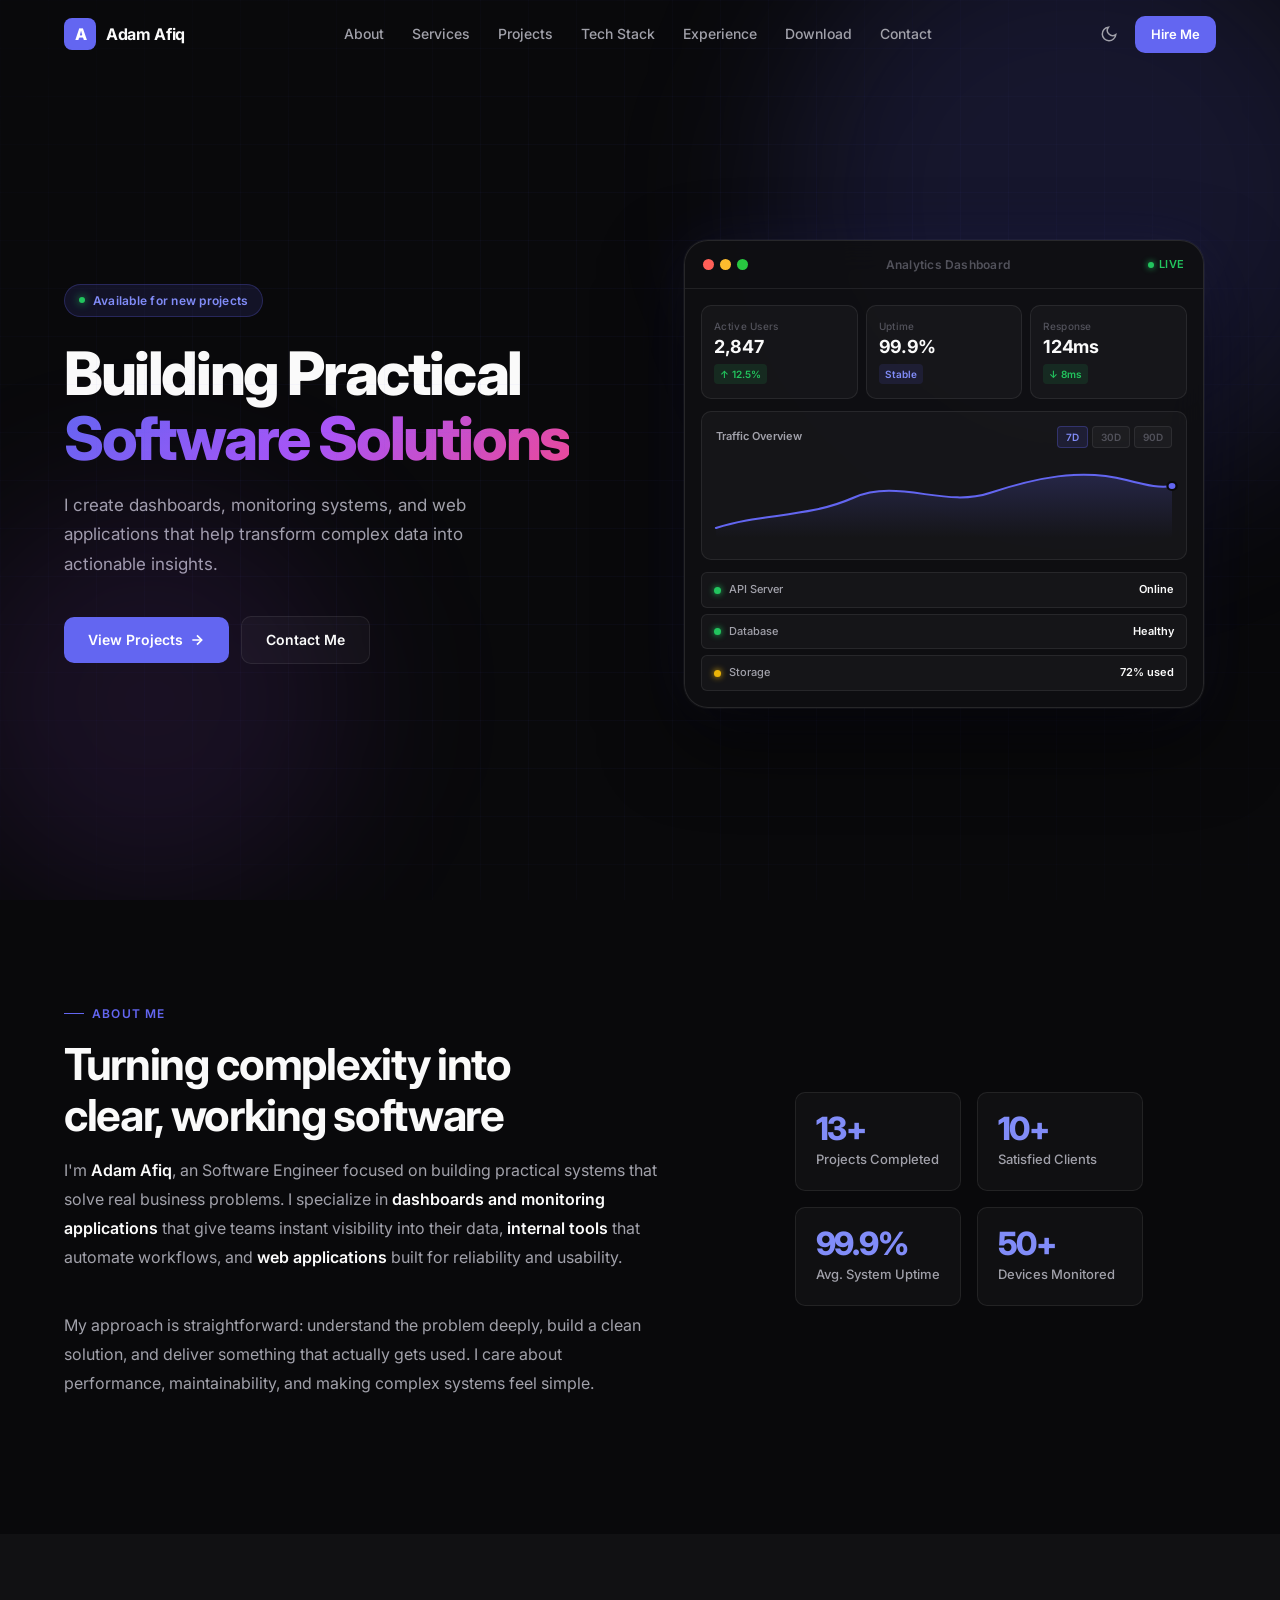
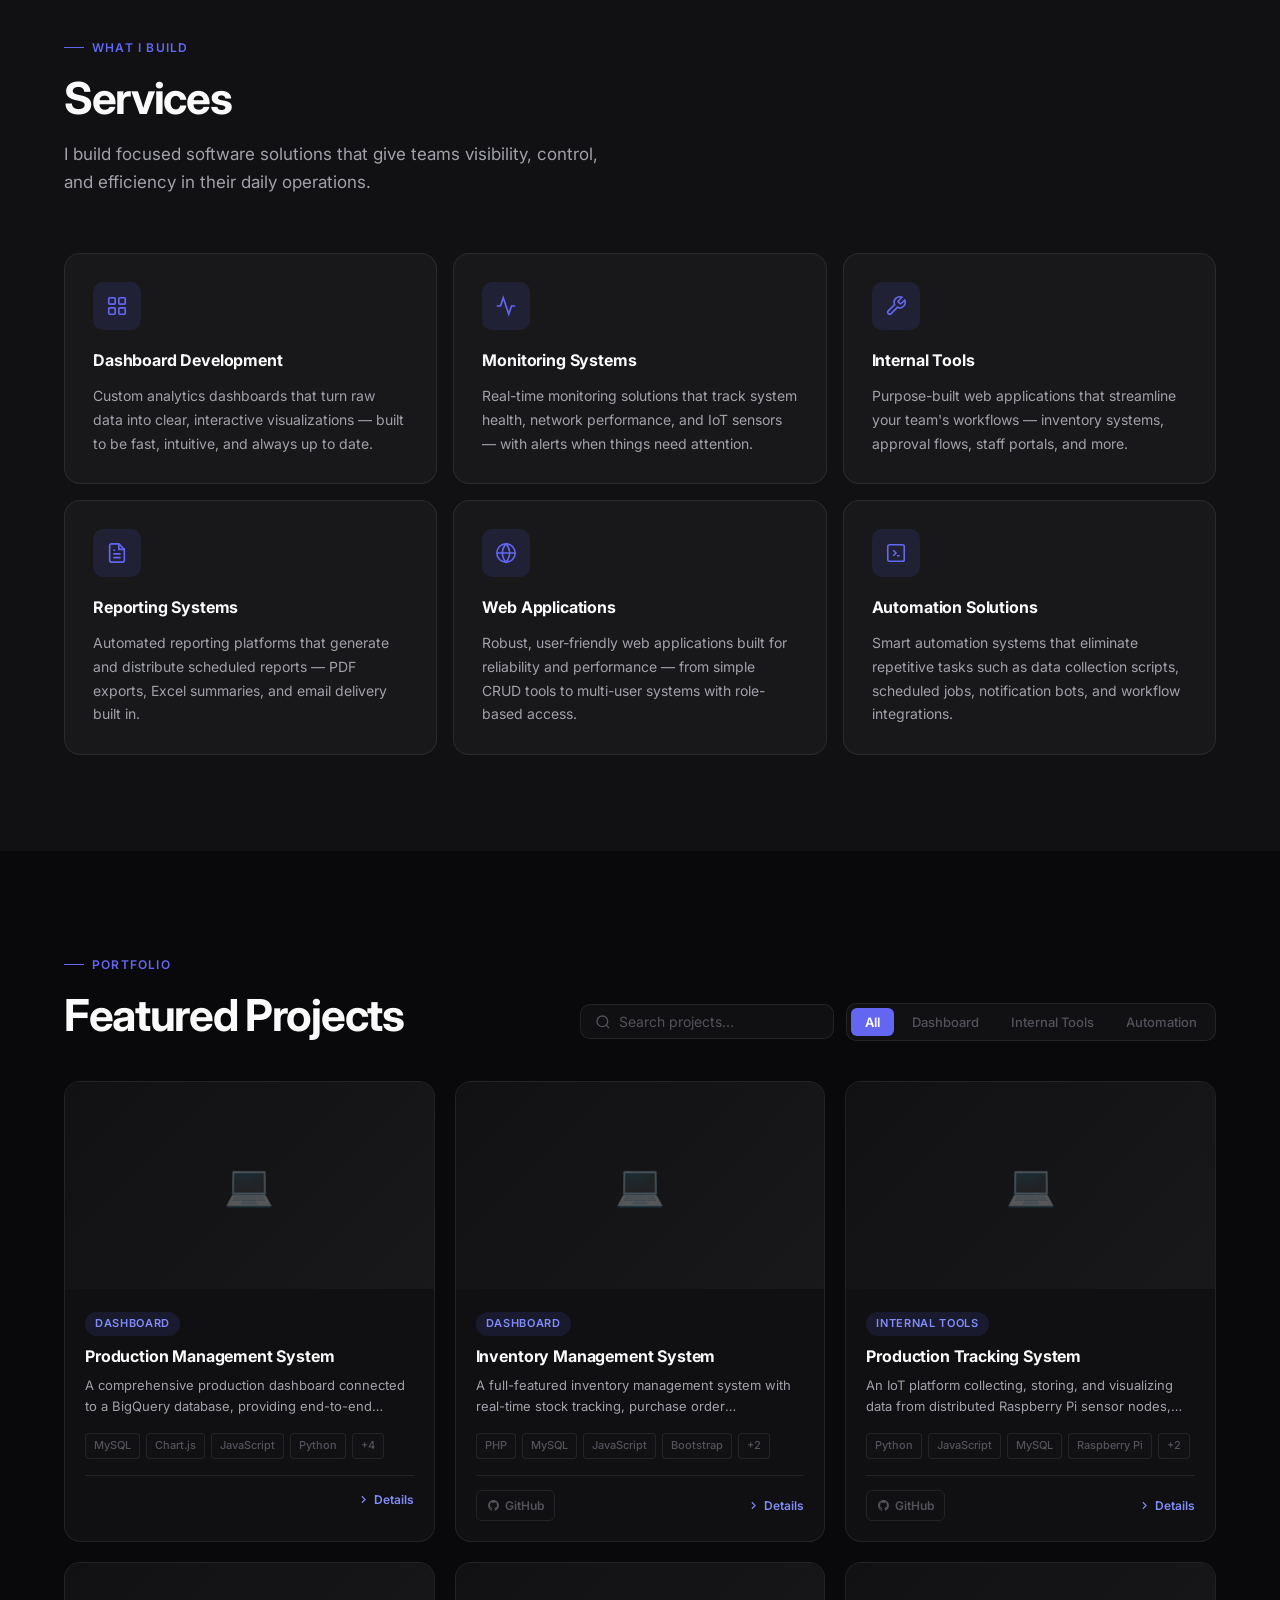
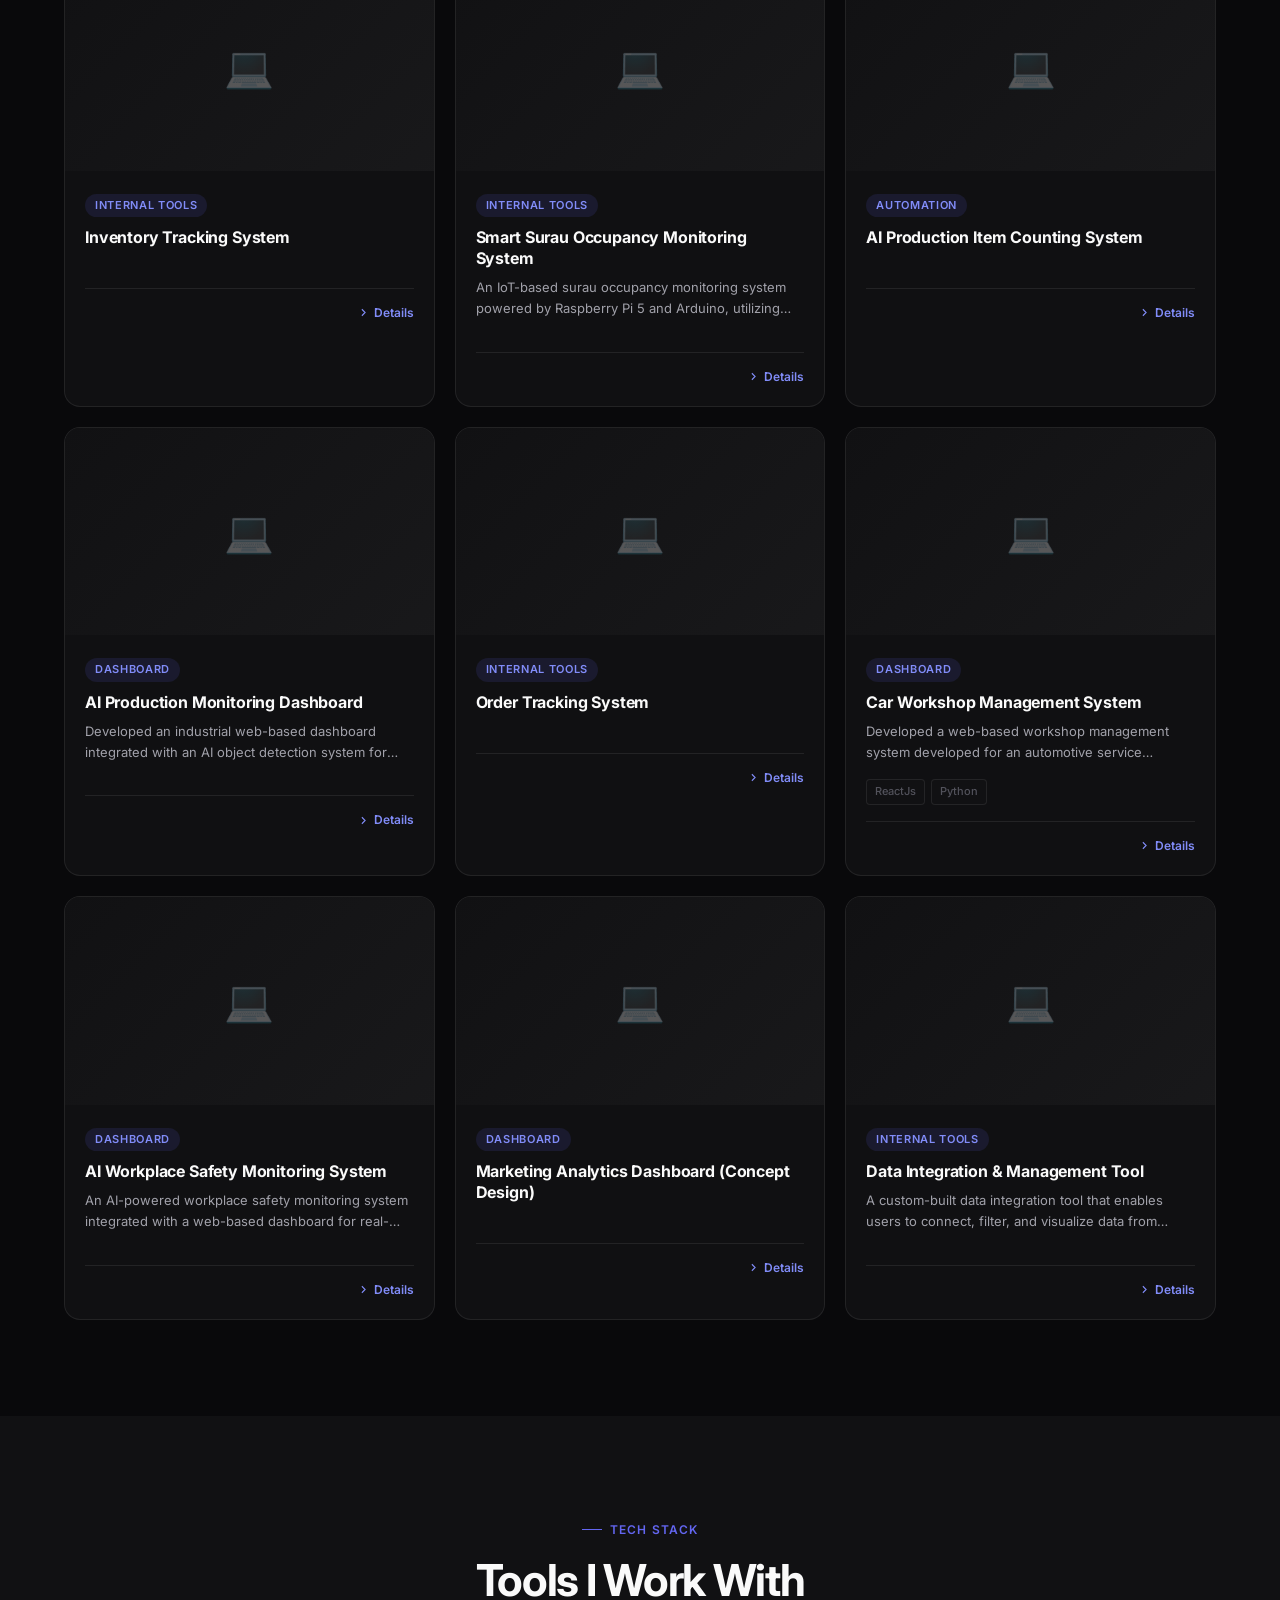
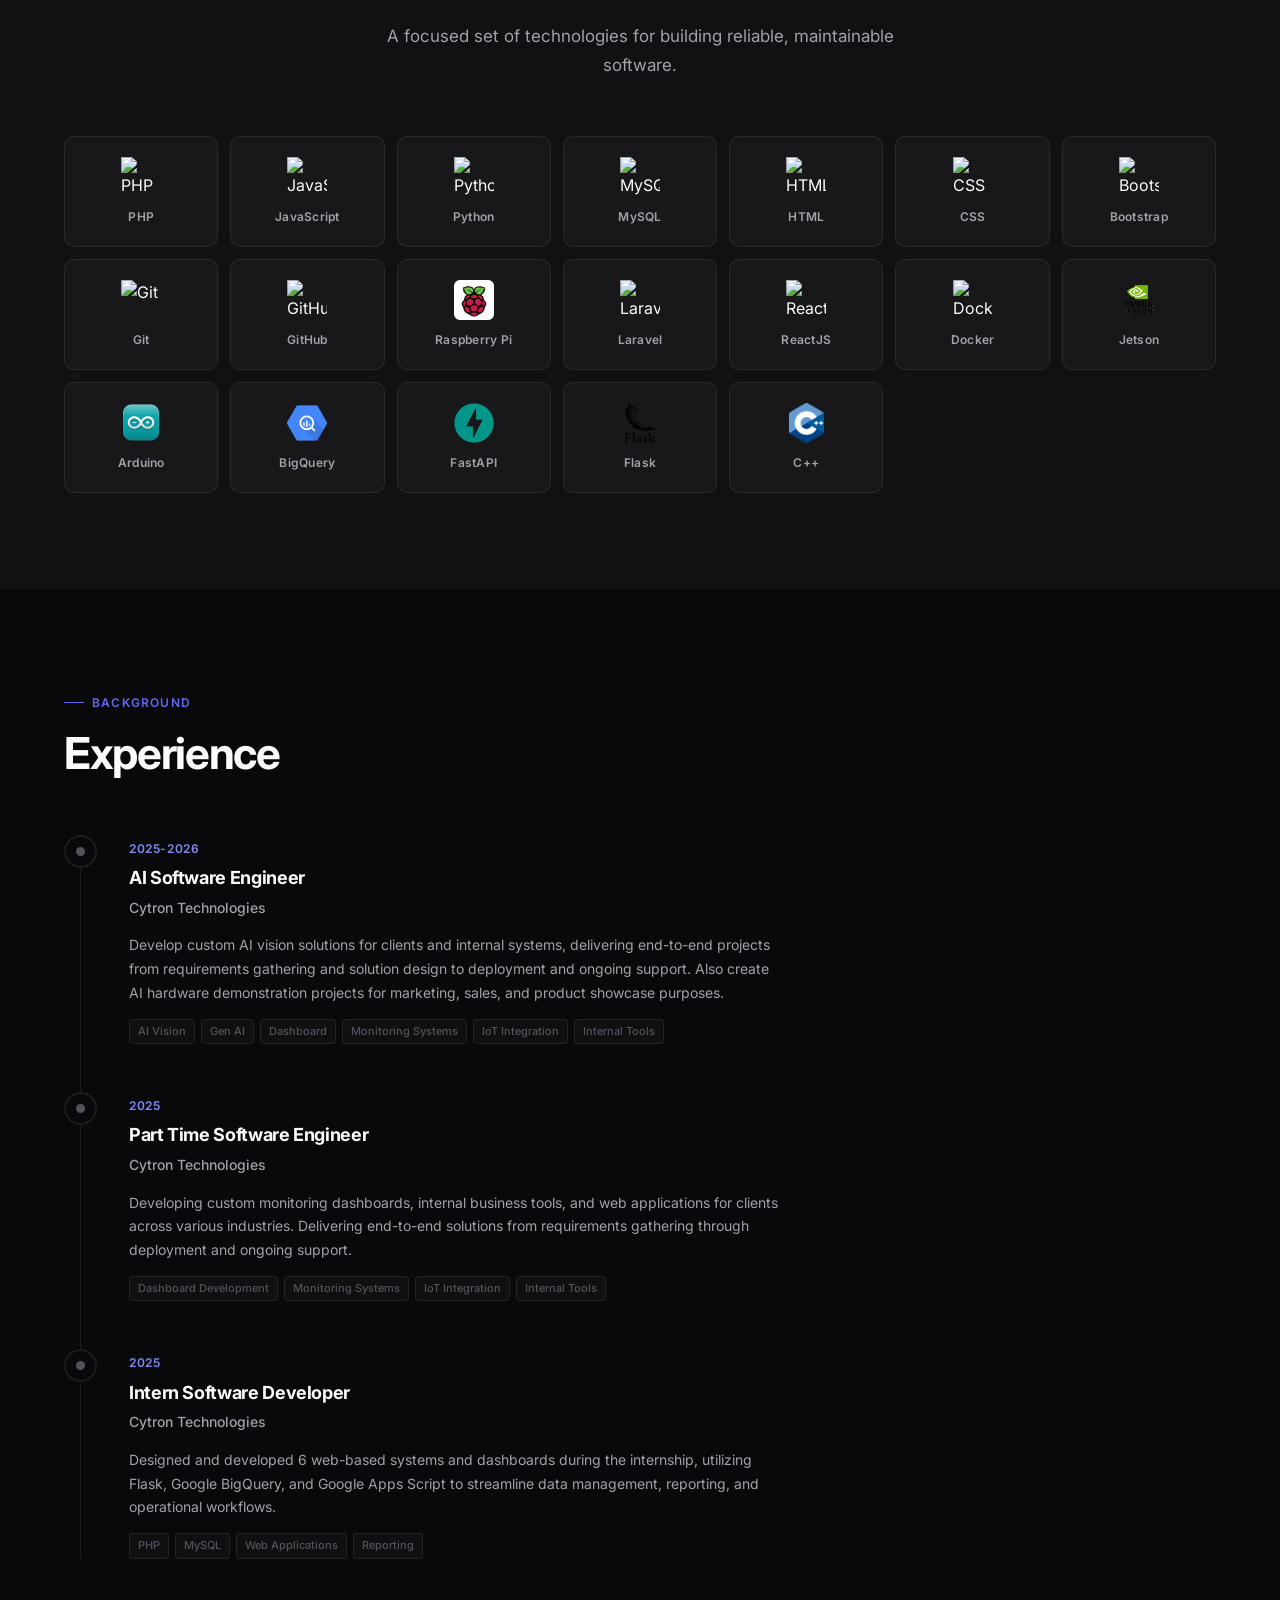
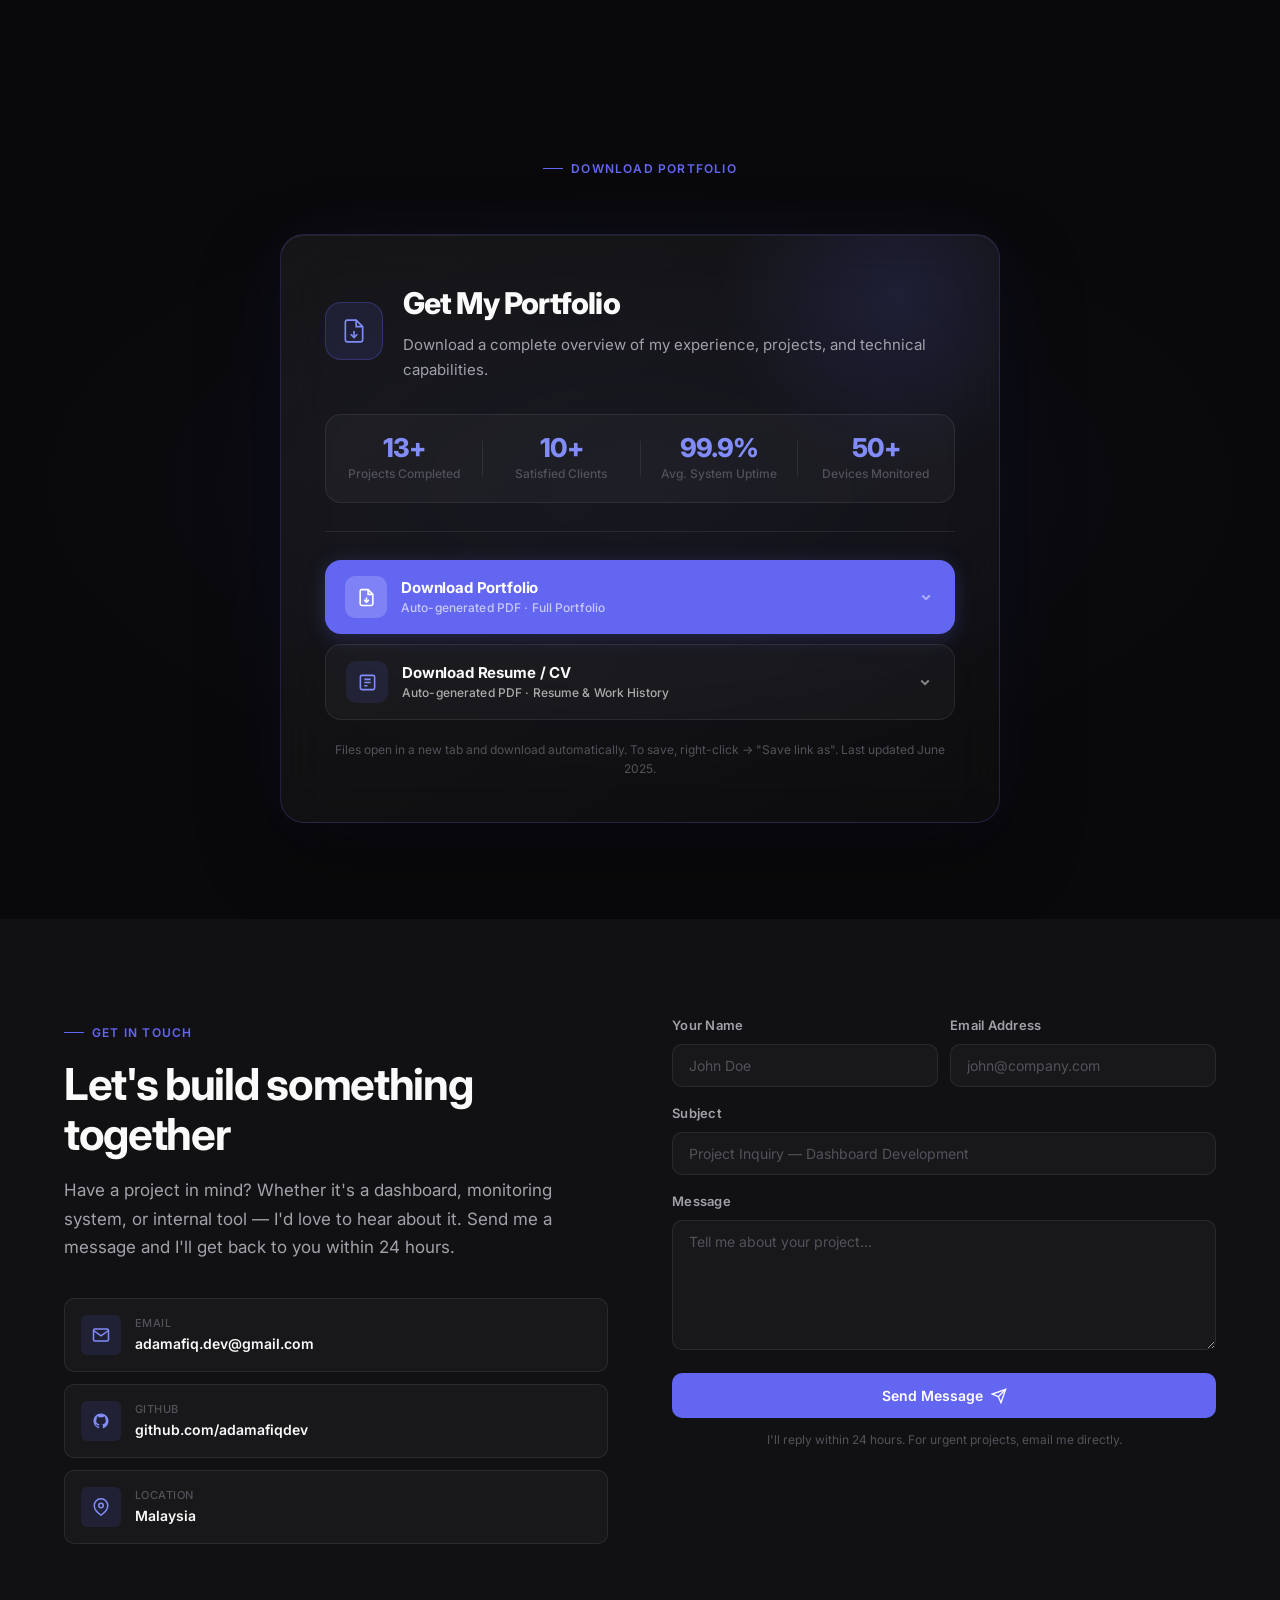
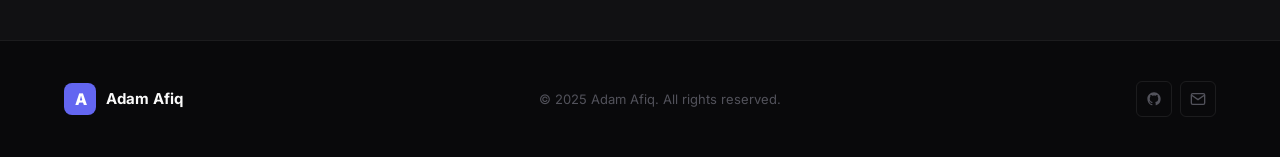
==== index.html @ 3fdd88c4 "update" ====
<!DOCTYPE html>
<html lang="en" data-theme="dark">
<head>
  <meta charset="UTF-8">
  <meta name="viewport" content="width=device-width, initial-scale=1.0">

  <!-- Primary SEO -->
  <title>Adam Afiq - Software Developer</title>
  <meta name="description" content="Software Developer specializing in dashboards, monitoring systems, web applications, and automation tools that transform complex data into actionable insights.">
  <meta name="keywords" content="software developer, dashboard development, monitoring systems, web applications, internal tools, automation, data visualization, Malaysia, downloadable portfolio, resume, CV">
  <meta name="author" content="Muhammad Adam Afiq">
  <meta name="robots" content="index, follow">

  <!-- Open Graph -->
  <meta property="og:type" content="website">
  <meta property="og:title" content="Adam Afiq — Software Developer">
  <meta property="og:description" content="I build dashboards, monitoring systems, and web applications that transform complex data into actionable insights.">
  <meta property="og:image" content="assets/images/og-image.jpg">
  <meta property="og:url" content="https://email.github.io">
  <meta property="og:site_name" content="Adam Afiq Portfolio">

  <!-- Twitter -->
  <meta name="twitter:card" content="summary_large_image">
  <meta name="twitter:title" content="Adam Afiq — Software Developer">
  <meta name="twitter:description" content="I build dashboards, monitoring systems, and web applications.">
  <meta name="twitter:image" content="assets/images/og-image.jpg">

  <!-- Fonts -->
  <link rel="preconnect" href="https://fonts.googleapis.com">
  <link rel="preconnect" href="https://fonts.gstatic.com" crossorigin>
  <link href="https://fonts.googleapis.com/css2?family=Inter:wght@300;400;500;600;700;800&display=swap" rel="stylesheet">

  <!-- Favicon -->
  <link rel="icon" type="image/svg+xml" href="assets/images/favicon.svg">

  <!-- Styles -->
  <link rel="stylesheet" href="assets/css/style.css?v=1">
</head>
<body>

<!-- ════════════════════════════════════════════════════════
     NAVIGATION
════════════════════════════════════════════════════════ -->
<nav class="nav" id="nav">
  <div class="nav-container">
    <a href="#" class="nav-logo">
      <div class="logo-mark">A</div>
      Adam Afiq
    </a>

    <div class="nav-links" id="navLinks">
      <a href="#about" class="nav-link">About</a>
      <a href="#services" class="nav-link">Services</a>
      <a href="#projects" class="nav-link">Projects</a>
      <a href="#technologies" class="nav-link">Tech Stack</a>
      <a href="#experience" class="nav-link">Experience</a>
      <a href="#download" class="nav-link">Download</a>
      <a href="#contact" class="nav-link">Contact</a>
    </div>

    <div class="nav-actions">
      <button class="theme-toggle" id="themeToggle" aria-label="Toggle dark/light mode" title="Toggle theme">
        <!-- Moon icon (shown in dark mode) -->
        <svg class="icon-moon" viewBox="0 0 24 24" fill="none" stroke="currentColor" stroke-width="2">
          <path d="M21 12.79A9 9 0 1111.21 3 7 7 0 0021 12.79z"/>
        </svg>
        <!-- Sun icon (shown in light mode) -->
        <svg class="icon-sun" viewBox="0 0 24 24" fill="none" stroke="currentColor" stroke-width="2">
          <circle cx="12" cy="12" r="5"/>
          <line x1="12" y1="1" x2="12" y2="3"/>
          <line x1="12" y1="21" x2="12" y2="23"/>
          <line x1="4.22" y1="4.22" x2="5.64" y2="5.64"/>
          <line x1="18.36" y1="18.36" x2="19.78" y2="19.78"/>
          <line x1="1" y1="12" x2="3" y2="12"/>
          <line x1="21" y1="12" x2="23" y2="12"/>
          <line x1="4.22" y1="19.78" x2="5.64" y2="18.36"/>
          <line x1="18.36" y1="5.64" x2="19.78" y2="4.22"/>
        </svg>
      </button>
      <a href="#contact" class="btn btn-primary btn-sm">Hire Me</a>
      <button class="mobile-menu-btn" id="mobileMenuBtn" aria-label="Toggle navigation menu">
        <span></span><span></span><span></span>
      </button>
    </div>
  </div>
</nav>

<!-- ════════════════════════════════════════════════════════
     HERO
════════════════════════════════════════════════════════ -->
<section class="hero" id="hero">
  <div class="hero-bg">
    <div class="hero-grid"></div>
    <div class="hero-glow hero-glow-1"></div>
    <div class="hero-glow hero-glow-2"></div>
  </div>

  <div class="container">
    <div class="hero-inner">
      <!-- Hero Text -->
      <div class="hero-content">
        <div class="hero-badge">
          <span class="badge-dot"></span>
          <span id="heroBadgeText">Available for new projects</span>
        </div>

        <h1 class="hero-title">
          Building Practical<br>
          <span class="gradient-text">Software Solutions</span>
        </h1>

        <p class="hero-subtitle">
          I create dashboards, monitoring systems, and web applications
          that help transform complex data into actionable insights.
        </p>

        <div class="hero-actions">
          <a href="#projects" class="btn btn-primary btn-arrow">
            View Projects
            <svg width="16" height="16" viewBox="0 0 24 24" fill="none" stroke="currentColor" stroke-width="2.5">
              <line x1="5" y1="12" x2="19" y2="12"/><polyline points="12 5 19 12 12 19"/>
            </svg>
          </a>
          <a href="#contact" class="btn btn-secondary">Contact Me</a>
        </div>
      </div>

      <!-- Animated Dashboard Mockup -->
      <div class="hero-visual" aria-hidden="true">
        <div class="db-window">
          <!-- Title Bar -->
          <div class="db-titlebar">
            <div class="db-dots">
              <span></span><span></span><span></span>
            </div>
            <div class="db-title">Analytics Dashboard</div>
            <div class="db-live">
              <span class="db-live-dot"></span>LIVE
            </div>
          </div>

          <!-- Body -->
          <div class="db-body">
            <!-- KPI Metrics -->
            <div class="db-metrics">
              <div class="db-metric-card">
                <div class="db-metric-label">Active Users</div>
                <div class="db-metric-val">2,847</div>
                <div class="db-metric-change up">↑ 12.5%</div>
              </div>
              <div class="db-metric-card">
                <div class="db-metric-label">Uptime</div>
                <div class="db-metric-val">99.9%</div>
                <div class="db-metric-change neutral">Stable</div>
              </div>
              <div class="db-metric-card">
                <div class="db-metric-label">Response</div>
                <div class="db-metric-val">124ms</div>
                <div class="db-metric-change up">↓ 8ms</div>
              </div>
            </div>

            <!-- Chart -->
            <div class="db-chart-box">
              <div class="db-chart-header">
                <span class="db-chart-title">Traffic Overview</span>
                <div class="db-chips">
                  <span class="db-chip active">7D</span>
                  <span class="db-chip">30D</span>
                  <span class="db-chip">90D</span>
                </div>
              </div>
              <div class="db-chart-area">
                <svg class="db-chart-svg" viewBox="0 0 400 80" preserveAspectRatio="none">
                  <defs>
                    <linearGradient id="chartGrad" x1="0" y1="0" x2="0" y2="1">
                      <stop offset="0%" stop-color="#6366f1" stop-opacity="0.35"/>
                      <stop offset="100%" stop-color="#6366f1" stop-opacity="0"/>
                    </linearGradient>
                  </defs>
                  <path class="chart-area"
                    d="M0,70 C40,55 80,60 120,40 C160,20 200,50 240,35 C280,20 320,10 360,22 C380,28 390,30 400,28 L400,80 L0,80 Z"/>
                  <path class="chart-line"
                    d="M0,70 C40,55 80,60 120,40 C160,20 200,50 240,35 C280,20 320,10 360,22 C380,28 390,30 400,28"/>
                  <circle class="chart-point" cx="400" cy="28" r="4"/>
                </svg>
              </div>
            </div>

            <!-- Status List -->
            <div class="db-status-list">
              <div class="db-status-row">
                <span class="db-status-indicator online"></span>
                <span class="db-status-name">API Server</span>
                <span class="db-status-val">Online</span>
              </div>
              <div class="db-status-row">
                <span class="db-status-indicator online"></span>
                <span class="db-status-name">Database</span>
                <span class="db-status-val">Healthy</span>
              </div>
              <div class="db-status-row">
                <span class="db-status-indicator warning"></span>
                <span class="db-status-name">Storage</span>
                <span class="db-status-val">72% used</span>
              </div>
            </div>
          </div>
        </div>
      </div>
    </div>
  </div>
</section>

<!-- ════════════════════════════════════════════════════════
     ABOUT
════════════════════════════════════════════════════════ -->
<section class="section" id="about">
  <div class="container">
    <div class="about-grid">
      <!-- Left: bio + button -->
      <div class="about-content">
        <div class="section-label reveal">About Me</div>
        <h2 class="section-title reveal reveal-delay-1">
          Turning complexity into<br>clear, working software
        </h2>
        <p class="about-bio reveal reveal-delay-2" id="aboutBio1">
          I'm <strong>Adam Afiq</strong>, a Software Developer focused on building practical systems
          that solve real business problems. I specialize in <strong>dashboards and monitoring applications</strong>
          that give teams instant visibility into their data, <strong>internal tools</strong> that automate
          workflows, and <strong>web applications</strong> built for reliability and usability.
        </p>
        <p class="about-bio reveal reveal-delay-2" id="aboutBio2">
          My approach is straightforward: understand the problem deeply, build a clean solution,
          and deliver something that actually gets used. I care about performance, maintainability,
          and making complex systems feel simple.
        </p>
      </div>

      <!-- Right: stat cards -->
      <div class="about-stats">
        <div class="stats-grid">
          <div class="stat-card reveal reveal-delay-2">
            <div class="stat-num" data-target="15" data-suffix="+">0+</div>
            <div class="stat-label">Projects Completed</div>
          </div>
          <div class="stat-card reveal reveal-delay-3">
            <div class="stat-num" data-target="10" data-suffix="+">0+</div>
            <div class="stat-label">Satisfied Clients</div>
          </div>
          <div class="stat-card reveal reveal-delay-3">
            <div class="stat-num" data-target="99" data-suffix=".9%">0%</div>
            <div class="stat-label">Avg. System Uptime</div>
          </div>
          <div class="stat-card reveal reveal-delay-4">
            <div class="stat-num" data-target="50" data-suffix="+">0+</div>
            <div class="stat-label">Devices Monitored</div>
          </div>
        </div>
      </div>
    </div>
  </div>
</section>

<!-- ════════════════════════════════════════════════════════
     SERVICES
════════════════════════════════════════════════════════ -->
<section class="section services-section" id="services">
  <div class="container">
    <div class="section-label reveal">What I Build</div>
    <h2 class="section-title reveal reveal-delay-1">Services</h2>
    <p class="section-subtitle reveal reveal-delay-2">
      I build focused software solutions that give teams visibility, control,
      and efficiency in their daily operations.
    </p>

    <div class="services-grid" id="servicesGrid">

      <!-- Dashboard Development -->
      <div class="service-card reveal">
        <div class="service-icon">
          <svg viewBox="0 0 24 24" fill="none" stroke="currentColor" stroke-width="1.8">
            <rect x="3" y="3" width="7" height="7" rx="1"/><rect x="14" y="3" width="7" height="7" rx="1"/>
            <rect x="3" y="14" width="7" height="7" rx="1"/><rect x="14" y="14" width="7" height="7" rx="1"/>
          </svg>
        </div>
        <h3 class="service-title">Dashboard Development</h3>
        <p class="service-desc">Custom analytics dashboards that turn raw data into clear, interactive visualizations — built to be fast, intuitive, and always up to date.</p>
      </div>

      <!-- Monitoring Systems -->
      <div class="service-card reveal reveal-delay-1">
        <div class="service-icon">
          <svg viewBox="0 0 24 24" fill="none" stroke="currentColor" stroke-width="1.8">
            <polyline points="22 12 18 12 15 21 9 3 6 12 2 12"/>
          </svg>
        </div>
        <h3 class="service-title">Monitoring Systems</h3>
        <p class="service-desc">Real-time monitoring solutions that track system health, network performance, and IoT sensors — with alerts when things need attention.</p>
      </div>

      <!-- Internal Tools -->
      <div class="service-card reveal reveal-delay-2">
        <div class="service-icon">
          <svg viewBox="0 0 24 24" fill="none" stroke="currentColor" stroke-width="1.8">
            <path d="M14.7 6.3a1 1 0 000 1.4l1.6 1.6a1 1 0 001.4 0l3.77-3.77a6 6 0 01-7.94 7.94l-6.91 6.91a2.12 2.12 0 01-3-3l6.91-6.91a6 6 0 017.94-7.94l-3.76 3.76z"/>
          </svg>
        </div>
        <h3 class="service-title">Internal Tools</h3>
        <p class="service-desc">Purpose-built web applications that streamline your team's workflows — inventory systems, approval flows, staff portals, and more.</p>
      </div>

      <!-- Reporting Systems -->
      <div class="service-card reveal reveal-delay-1">
        <div class="service-icon">
          <svg viewBox="0 0 24 24" fill="none" stroke="currentColor" stroke-width="1.8">
            <path d="M14 2H6a2 2 0 00-2 2v16a2 2 0 002 2h12a2 2 0 002-2V8z"/>
            <polyline points="14 2 14 8 20 8"/>
            <line x1="16" y1="13" x2="8" y2="13"/>
            <line x1="16" y1="17" x2="8" y2="17"/>
            <polyline points="10 9 9 9 8 9"/>
          </svg>
        </div>
        <h3 class="service-title">Reporting Systems</h3>
        <p class="service-desc">Automated reporting platforms that generate and distribute scheduled reports — PDF exports, Excel summaries, and email delivery built in.</p>
      </div>

      <!-- Web Applications -->
      <div class="service-card reveal reveal-delay-2">
        <div class="service-icon">
          <svg viewBox="0 0 24 24" fill="none" stroke="currentColor" stroke-width="1.8">
            <circle cx="12" cy="12" r="10"/>
            <line x1="2" y1="12" x2="22" y2="12"/>
            <path d="M12 2a15.3 15.3 0 014 10 15.3 15.3 0 01-4 10 15.3 15.3 0 01-4-10 15.3 15.3 0 014-10z"/>
          </svg>
        </div>
        <h3 class="service-title">Web Applications</h3>
        <p class="service-desc">Robust, user-friendly web applications built for reliability and performance — from simple CRUD tools to multi-user systems with role-based access.</p>
      </div>

      <!-- Automation -->
      <div class="service-card reveal reveal-delay-3">
        <div class="service-icon">
          <svg viewBox="0 0 24 24" fill="none" stroke="currentColor" stroke-width="1.8">
            <rect x="3" y="3" width="18" height="18" rx="2"/>
            <path d="M9 9l3 3-3 3M13 15h3"/>
          </svg>
        </div>
        <h3 class="service-title">Automation Solutions</h3>
        <p class="service-desc">Smart automation systems that eliminate repetitive tasks — data collection scripts, scheduled jobs, notification bots, and workflow integrations.</p>
      </div>

    </div>
  </div>
</section>

<!-- ════════════════════════════════════════════════════════
     PROJECTS
════════════════════════════════════════════════════════ -->
<section class="section" id="projects">
  <div class="container">
    <div class="projects-header">
      <div>
        <div class="section-label reveal">Portfolio</div>
        <h2 class="section-title reveal reveal-delay-1" style="margin-bottom: 0;">Featured Projects</h2>
      </div>

      <div class="projects-controls">
        <!-- Search -->
        <div class="search-box">
          <svg viewBox="0 0 24 24" fill="none" stroke="currentColor" stroke-width="2">
            <circle cx="11" cy="11" r="8"/><line x1="21" y1="21" x2="16.65" y2="16.65"/>
          </svg>
          <input class="search-input" id="projectSearch" type="text" placeholder="Search projects...">
        </div>

        <!-- Filter Tabs -->
        <div class="filter-tabs" id="filterTabs"></div>
      </div>
    </div>

    <div class="projects-grid" id="projectsGrid">
      <!-- Loaded dynamically from projects.json -->
      <div style="grid-column:1/-1; text-align:center; padding: 60px 0; color: var(--text-muted);">
        <div style="font-size: 14px;">Loading projects...</div>
      </div>
    </div>
  </div>
</section>

<!-- ════════════════════════════════════════════════════════
     TECHNOLOGIES
════════════════════════════════════════════════════════ -->
<section class="section technologies-section" id="technologies">
  <div class="container">
    <div style="text-align: center; max-width: 540px; margin: 0 auto 56px;">
      <div class="section-label reveal" style="justify-content: center;">Tech Stack</div>
      <h2 class="section-title reveal reveal-delay-1">Tools I Work With</h2>
      <p class="section-subtitle reveal reveal-delay-2" style="margin: 0 auto;">
        A focused set of technologies for building reliable, maintainable software.
      </p>
    </div>

    <div class="tech-grid" id="techGrid">
      <div class="tech-item reveal">
        <div class="tech-icon">
          <img src="https://cdn.jsdelivr.net/gh/devicons/devicon@latest/icons/php/php-original.svg" alt="PHP" loading="lazy">
        </div>
        <span class="tech-name">PHP</span>
      </div>
      <div class="tech-item reveal reveal-delay-1">
        <div class="tech-icon">
          <img src="https://cdn.jsdelivr.net/gh/devicons/devicon@latest/icons/javascript/javascript-original.svg" alt="JavaScript" loading="lazy">
        </div>
        <span class="tech-name">JavaScript</span>
      </div>
      <div class="tech-item reveal reveal-delay-2">
        <div class="tech-icon">
          <img src="https://cdn.jsdelivr.net/gh/devicons/devicon@latest/icons/python/python-original.svg" alt="Python" loading="lazy">
        </div>
        <span class="tech-name">Python</span>
      </div>
      <div class="tech-item reveal reveal-delay-3">
        <div class="tech-icon">
          <img src="https://cdn.jsdelivr.net/gh/devicons/devicon@latest/icons/mysql/mysql-original.svg" alt="MySQL" loading="lazy">
        </div>
        <span class="tech-name">MySQL</span>
      </div>
      <div class="tech-item reveal reveal-delay-4">
        <div class="tech-icon">
          <img src="https://cdn.jsdelivr.net/gh/devicons/devicon@latest/icons/html5/html5-original.svg" alt="HTML5" loading="lazy">
        </div>
        <span class="tech-name">HTML</span>
      </div>
      <div class="tech-item reveal">
        <div class="tech-icon">
          <img src="https://cdn.jsdelivr.net/gh/devicons/devicon@latest/icons/css3/css3-original.svg" alt="CSS3" loading="lazy">
        </div>
        <span class="tech-name">CSS</span>
      </div>
      <div class="tech-item reveal reveal-delay-1">
        <div class="tech-icon">
          <img src="https://cdn.jsdelivr.net/gh/devicons/devicon@latest/icons/bootstrap/bootstrap-original.svg" alt="Bootstrap" loading="lazy">
        </div>
        <span class="tech-name">Bootstrap</span>
      </div>
      <div class="tech-item reveal reveal-delay-2">
        <div class="tech-icon">
          <img src="https://cdn.jsdelivr.net/gh/devicons/devicon@latest/icons/git/git-original.svg" alt="Git" loading="lazy">
        </div>
        <span class="tech-name">Git</span>
      </div>
      <div class="tech-item reveal reveal-delay-3">
        <div class="tech-icon">
          <img src="https://cdn.jsdelivr.net/gh/devicons/devicon@latest/icons/github/github-original.svg" alt="GitHub" loading="lazy" style="filter: var(--github-filter, invert(0))">
        </div>
        <span class="tech-name">GitHub</span>
      </div>
      <div class="tech-item reveal reveal-delay-4">
        <div class="tech-icon" style="font-size: 32px; color: var(--text-secondary);">
          🍓
        </div>
        <span class="tech-name">Raspberry Pi</span>
      </div>
      <div class="tech-item reveal">
        <div class="tech-icon">
          <img src="https://cdn.jsdelivr.net/gh/devicons/devicon@latest/icons/laravel/laravel-original.svg" alt="Laravel" loading="lazy">
        </div>
        <span class="tech-name">Laravel</span>
      </div>
      <div class="tech-item reveal reveal-delay-1">
        <div class="tech-icon">
          <img src="https://cdn.jsdelivr.net/gh/devicons/devicon@latest/icons/react/react-original.svg" alt="ReactJS" loading="lazy">
        </div>
        <span class="tech-name">ReactJS</span>
      </div>
      <div class="tech-item reveal reveal-delay-2">
        <div class="tech-icon">
          <img src="https://cdn.jsdelivr.net/gh/devicons/devicon@latest/icons/docker/docker-original.svg" alt="Docker" loading="lazy">
        </div>
        <span class="tech-name">Docker</span>
      </div>
      <div class="tech-item reveal reveal-delay-3">
        <div class="tech-icon">
          <img src="https://cdn.jsdelivr.net/gh/devicons/devicon@latest/icons/nvidia/nvidia-original.svg" alt="Jetson (NVIDIA)" loading="lazy">
        </div>
        <span class="tech-name">Jetson</span>
      </div>
    </div>
  </div>
</section>

<!-- ════════════════════════════════════════════════════════
     EXPERIENCE
════════════════════════════════════════════════════════ -->
<section class="section" id="experience">
  <div class="container">
    <div class="section-label reveal">Background</div>
    <h2 class="section-title reveal reveal-delay-1">Experience</h2>

    <div class="timeline" id="experienceTimeline">
      <div class="timeline-item reveal reveal-delay-1">
        <div class="timeline-dot">
          <div class="timeline-dot-inner"></div>
        </div>
        <div class="timeline-content">
          <div class="timeline-period">2023 — Present</div>
          <div class="timeline-role">Software Developer</div>
          <div class="timeline-company">Freelance / Independent</div>
          <p class="timeline-desc">
            Developing custom monitoring dashboards, internal business tools, and web applications
            for clients across various industries. Delivering end-to-end solutions from requirements
            gathering through deployment and ongoing support.
          </p>
          <div class="timeline-tags">
            <span class="timeline-tag">Dashboard Development</span>
            <span class="timeline-tag">Monitoring Systems</span>
            <span class="timeline-tag">IoT Integration</span>
            <span class="timeline-tag">Internal Tools</span>
          </div>
        </div>
      </div>

      <div class="timeline-item reveal reveal-delay-2">
        <div class="timeline-dot">
          <div class="timeline-dot-inner"></div>
        </div>
        <div class="timeline-content">
          <div class="timeline-period">2021 — 2023</div>
          <div class="timeline-role">Junior Software Developer</div>
          <div class="timeline-company">Previous Company</div>
          <p class="timeline-desc">
            Built and maintained web-based business applications using PHP and MySQL.
            Worked closely with operations teams to understand requirements and translate them
            into functional software solutions. Developed reporting modules and data management tools.
          </p>
          <div class="timeline-tags">
            <span class="timeline-tag">PHP</span>
            <span class="timeline-tag">MySQL</span>
            <span class="timeline-tag">Web Applications</span>
            <span class="timeline-tag">Reporting</span>
          </div>
        </div>
      </div>

      <div class="timeline-item reveal reveal-delay-3">
        <div class="timeline-dot">
          <div class="timeline-dot-inner"></div>
        </div>
        <div class="timeline-content">
          <div class="timeline-period">2017 — 2021</div>
          <div class="timeline-role">Diploma in Computer Science</div>
          <div class="timeline-company">University / Polytechnic</div>
          <p class="timeline-desc">
            Studied core software development fundamentals including programming, databases,
            networking, and system design. Developed multiple academic projects covering
            web application development and basic IoT systems.
          </p>
          <div class="timeline-tags">
            <span class="timeline-tag">Computer Science</span>
            <span class="timeline-tag">Programming</span>
            <span class="timeline-tag">Databases</span>
            <span class="timeline-tag">Networking</span>
          </div>
        </div>
      </div>
    </div>
  </div>
</section>

<!-- ════════════════════════════════════════════════════════
     DOWNLOAD PORTFOLIO
════════════════════════════════════════════════════════ -->
<section class="section download-section" id="download">
  <div class="container">
    <div class="download-wrapper">
      <div class="section-label reveal" style="justify-content:center;">Download Portfolio</div>

      <div class="download-card reveal reveal-delay-1">
        <!-- Decorative glow blob -->
        <div class="download-card-glow" aria-hidden="true"></div>

        <!-- Header -->
        <div class="download-header">
          <div class="download-icon-box" aria-hidden="true">
            <svg viewBox="0 0 24 24" fill="none" stroke="currentColor" stroke-width="1.5">
              <path d="M14 2H6a2 2 0 00-2 2v16a2 2 0 002 2h12a2 2 0 002-2V8z"/>
              <polyline points="14 2 14 8 20 8"/>
              <line x1="12" y1="12" x2="12" y2="18"/>
              <polyline points="9 15 12 18 15 15"/>
            </svg>
          </div>
          <div>
            <h2 class="download-title">Get My Portfolio</h2>
            <p class="download-desc">Download a complete overview of my experience, projects, and technical capabilities.</p>
          </div>
        </div>

        <!-- Quick stats -->
        <div class="download-stats">
          <div class="download-stat">
            <span class="download-stat-num">15+</span>
            <span class="download-stat-label">Projects Completed</span>
          </div>
          <div class="download-stat-sep" aria-hidden="true"></div>
          <div class="download-stat">
            <span class="download-stat-num">10+</span>
            <span class="download-stat-label">Technologies Used</span>
          </div>
          <div class="download-stat-sep" aria-hidden="true"></div>
          <div class="download-stat">
            <span class="download-stat-num">5+</span>
            <span class="download-stat-label">Systems Built</span>
          </div>
        </div>

        <div class="download-divider" aria-hidden="true"></div>

        <!-- Download buttons -->
        <div class="download-actions">
          <button type="button"
             class="download-btn download-btn-primary"
             onclick="downloadPortfolioPDF()"
             aria-label="Generate and download Portfolio PDF">
            <div class="download-btn-icon" aria-hidden="true">
              <svg viewBox="0 0 24 24" fill="none" stroke="currentColor" stroke-width="2">
                <path d="M14 2H6a2 2 0 00-2 2v16a2 2 0 002 2h12a2 2 0 002-2V8z"/>
                <polyline points="14 2 14 8 20 8"/>
                <line x1="12" y1="12" x2="12" y2="18"/>
                <polyline points="9 15 12 18 15 15"/>
              </svg>
            </div>
            <div class="download-btn-text">
              <span class="download-btn-name">Download Portfolio</span>
              <span class="download-btn-hint">Auto-generated PDF · Full Portfolio</span>
            </div>
            <svg class="download-btn-arrow" viewBox="0 0 24 24" fill="none" stroke="currentColor" stroke-width="2.5" aria-hidden="true">
              <polyline points="7 10 12 15 17 10"/>
            </svg>
          </button>

          <button type="button"
             class="download-btn download-btn-secondary"
             onclick="downloadCVPDF()"
             aria-label="Generate and download Resume / CV PDF">
            <div class="download-btn-icon" aria-hidden="true">
              <svg viewBox="0 0 24 24" fill="none" stroke="currentColor" stroke-width="2">
                <rect x="3" y="3" width="18" height="18" rx="2"/>
                <line x1="8" y1="8" x2="16" y2="8"/>
                <line x1="8" y1="12" x2="16" y2="12"/>
                <line x1="8" y1="16" x2="12" y2="16"/>
              </svg>
            </div>
            <div class="download-btn-text">
              <span class="download-btn-name">Download Resume / CV</span>
              <span class="download-btn-hint">Auto-generated PDF · Resume &amp; Work History</span>
            </div>
            <svg class="download-btn-arrow" viewBox="0 0 24 24" fill="none" stroke="currentColor" stroke-width="2.5" aria-hidden="true">
              <polyline points="7 10 12 15 17 10"/>
            </svg>
          </button>
        </div>

        <p class="download-note">
          Files open in a new tab and download automatically. To save, right-click → "Save link as". Last updated June 2025.
        </p>
      </div>
    </div>
  </div>
</section>

<!-- ════════════════════════════════════════════════════════
     CONTACT
════════════════════════════════════════════════════════ -->
<section class="section contact-section" id="contact">
  <div class="container">
    <div class="contact-inner">
      <!-- Left: Info -->
      <div class="contact-info">
        <div class="section-label reveal">Get In Touch</div>
        <h2 class="section-title reveal reveal-delay-1">
          Let's build something together
        </h2>
        <p class="section-subtitle reveal reveal-delay-2" style="margin-bottom: 0;">
          Have a project in mind? Whether it's a dashboard, monitoring system, or internal tool —
          I'd love to hear about it. Send me a message and I'll get back to you within 24 hours.
        </p>

        <div class="contact-methods">
          <div class="contact-method reveal reveal-delay-2">
            <div class="contact-method-icon">
              <svg viewBox="0 0 24 24" fill="none" stroke="currentColor" stroke-width="2">
                <path d="M4 4h16c1.1 0 2 .9 2 2v12c0 1.1-.9 2-2 2H4c-1.1 0-2-.9-2-2V6c0-1.1.9-2 2-2z"/>
                <polyline points="22,6 12,13 2,6"/>
              </svg>
            </div>
            <div>
              <div class="contact-method-label">Email</div>
              <div class="contact-method-value" id="contactEmail">email@gmail.com</div>
            </div>
          </div>

          <div class="contact-method reveal reveal-delay-3">
            <div class="contact-method-icon">
              <svg viewBox="0 0 24 24" fill="currentColor">
                <path d="M12 2C6.477 2 2 6.484 2 12.017c0 4.425 2.865 8.18 6.839 9.504.5.092.682-.217.682-.483 0-.237-.008-.868-.013-1.703-2.782.605-3.369-1.343-3.369-1.343-.454-1.158-1.11-1.466-1.11-1.466-.908-.62.069-.608.069-.608 1.003.07 1.531 1.032 1.531 1.032.892 1.53 2.341 1.088 2.91.832.092-.647.35-1.088.636-1.338-2.22-.253-4.555-1.113-4.555-4.951 0-1.093.39-1.988 1.029-2.688-.103-.253-.446-1.272.098-2.65 0 0 .84-.27 2.75 1.026A9.564 9.564 0 0112 6.844c.85.004 1.705.115 2.504.337 1.909-1.296 2.747-1.027 2.747-1.027.546 1.379.202 2.398.1 2.651.64.7 1.028 1.595 1.028 2.688 0 3.848-2.339 4.695-4.566 4.943.359.309.678.92.678 1.855 0 1.338-.012 2.419-.012 2.747 0 .268.18.58.688.482A10.019 10.019 0 0022 12.017C22 6.484 17.522 2 12 2z"/>
              </svg>
            </div>
            <div>
              <div class="contact-method-label">GitHub</div>
              <div class="contact-method-value" id="contactGithub">github.com/adamafiqdev</div>
            </div>
          </div>

          <div class="contact-method reveal reveal-delay-4">
            <div class="contact-method-icon">
              <svg viewBox="0 0 24 24" fill="none" stroke="currentColor" stroke-width="2">
                <path d="M21 10c0 7-9 13-9 13s-9-6-9-13a9 9 0 0118 0z"/>
                <circle cx="12" cy="10" r="3"/>
              </svg>
            </div>
            <div>
              <div class="contact-method-label">Location</div>
              <div class="contact-method-value" id="contactLocation">Malaysia</div>
            </div>
          </div>
        </div>
      </div>

      <!-- Right: Form -->
      <div class="contact-form reveal reveal-delay-2">
        <form id="contactForm" action="https://formspree.io/f/YOUR_FORM_ID" method="POST">
          <div class="form-row">
            <div class="form-group">
              <label class="form-label" for="contactName">Your Name</label>
              <input class="form-control" id="contactName" name="name" type="text" placeholder="John Doe" required>
            </div>
            <div class="form-group">
              <label class="form-label" for="contactEmail">Email Address</label>
              <input class="form-control" id="contactEmail" name="email" type="email" placeholder="john@company.com" required>
            </div>
          </div>
          <div class="form-group">
            <label class="form-label" for="contactSubject">Subject</label>
            <input class="form-control" id="contactSubject" name="subject" type="text" placeholder="Project Inquiry — Dashboard Development">
          </div>
          <div class="form-group">
            <label class="form-label" for="contactMessage">Message</label>
            <textarea class="form-control" id="contactMessage" name="message" rows="5" placeholder="Tell me about your project..." required></textarea>
          </div>
          <button type="submit" class="btn btn-primary" style="width: 100%; justify-content: center; padding: 14px;">
            Send Message
            <svg width="16" height="16" viewBox="0 0 24 24" fill="none" stroke="currentColor" stroke-width="2">
              <line x1="22" y1="2" x2="11" y2="13"/>
              <polygon points="22 2 15 22 11 13 2 9 22 2"/>
            </svg>
          </button>
          <p style="font-size: 12px; color: var(--text-muted); text-align: center; margin-top: 12px;">
            I'll reply within 24 hours. For urgent projects, email me directly.
          </p>
        </form>
      </div>
    </div>
  </div>
</section>

<!-- ════════════════════════════════════════════════════════
     FOOTER
════════════════════════════════════════════════════════ -->
<footer class="footer">
  <div class="container">
    <div class="footer-inner">
      <a href="#" class="footer-logo">
        <div class="logo-mark">A</div>
        Adam Afiq
      </a>
      <p class="footer-copy">© 2025 Adam Afiq. All rights reserved.</p>
      <div class="footer-social">
        <a href="https://github.com/adamafiqdev" target="_blank" rel="noopener" class="social-btn" aria-label="GitHub">
          <svg viewBox="0 0 24 24" fill="currentColor">
            <path d="M12 2C6.477 2 2 6.484 2 12.017c0 4.425 2.865 8.18 6.839 9.504.5.092.682-.217.682-.483 0-.237-.008-.868-.013-1.703-2.782.605-3.369-1.343-3.369-1.343-.454-1.158-1.11-1.466-1.11-1.466-.908-.62.069-.608.069-.608 1.003.07 1.531 1.032 1.531 1.032.892 1.53 2.341 1.088 2.91.832.092-.647.35-1.088.636-1.338-2.22-.253-4.555-1.113-4.555-4.951 0-1.093.39-1.988 1.029-2.688-.103-.253-.446-1.272.098-2.65 0 0 .84-.27 2.75 1.026A9.564 9.564 0 0112 6.844c.85.004 1.705.115 2.504.337 1.909-1.296 2.747-1.027 2.747-1.027.546 1.379.202 2.398.1 2.651.64.7 1.028 1.595 1.028 2.688 0 3.848-2.339 4.695-4.566 4.943.359.309.678.92.678 1.855 0 1.338-.012 2.419-.012 2.747 0 .268.18.58.688.482A10.019 10.019 0 0022 12.017C22 6.484 17.522 2 12 2z"/>
          </svg>
        </a>
        <a href="mailto:email@gmail.com" class="social-btn" aria-label="Email">
          <svg viewBox="0 0 24 24" fill="none" stroke="currentColor" stroke-width="2">
            <path d="M4 4h16c1.1 0 2 .9 2 2v12c0 1.1-.9 2-2 2H4c-1.1 0-2-.9-2-2V6c0-1.1.9-2 2-2z"/>
            <polyline points="22,6 12,13 2,6"/>
          </svg>
        </a>
      </div>
    </div>
  </div>
</footer>

<!-- ════════════════════════════════════════════════════════
     PROJECT MODAL
════════════════════════════════════════════════════════ -->
<div class="modal-overlay" id="projectModal" role="dialog" aria-modal="true" aria-labelledby="modalTitle">
  <div class="modal">
    <!-- Modal Header -->
    <div class="modal-header">
      <div>
        <div class="modal-category-badge" id="modalCategoryBadge">Category</div>
        <h2 class="modal-project-title" id="modalTitle">Project Title</h2>
      </div>
      <button class="modal-close" id="modalClose" aria-label="Close project details">
        <svg viewBox="0 0 24 24" fill="none" stroke="currentColor" stroke-width="2">
          <line x1="18" y1="6" x2="6" y2="18"/><line x1="6" y1="6" x2="18" y2="18"/>
        </svg>
      </button>
    </div>

    <!-- Modal Body -->
    <div class="modal-body">
      <!-- Gallery -->
      <div class="modal-gallery">
        <div class="modal-gallery-main">
          <img id="modalMainImage" src="" alt="Project screenshot">
          <div class="modal-gallery-nav">
            <button id="modalPrev" aria-label="Previous screenshot">
              <svg viewBox="0 0 24 24" fill="none" stroke="currentColor" stroke-width="2.5"><polyline points="15 18 9 12 15 6"/></svg>
            </button>
            <button id="modalNext" aria-label="Next screenshot">
              <svg viewBox="0 0 24 24" fill="none" stroke="currentColor" stroke-width="2.5"><polyline points="9 18 15 12 9 6"/></svg>
            </button>
          </div>
          <div class="modal-gallery-count" id="modalImageCount">1 / 1</div>
        </div>
        <div class="modal-thumbs" id="modalThumbs"></div>
      </div>

      <!-- Details -->
      <div class="modal-details">
        <div>
          <p class="modal-desc" id="modalDescription"></p>
        </div>

        <div id="modalFeaturesSection">
          <div class="modal-section-title">Key Features</div>
          <div class="modal-features" id="modalFeatures"></div>
        </div>

        <div>
          <div class="modal-section-title">Technologies</div>
          <div class="modal-tech-tags" id="modalTechTags"></div>
        </div>

        <div class="modal-links">
          <a href="#" id="modalGithubLink" target="_blank" rel="noopener" class="modal-link-btn modal-link-github">
            <svg viewBox="0 0 24 24" fill="currentColor"><path d="M12 2C6.477 2 2 6.484 2 12.017c0 4.425 2.865 8.18 6.839 9.504.5.092.682-.217.682-.483 0-.237-.008-.868-.013-1.703-2.782.605-3.369-1.343-3.369-1.343-.454-1.158-1.11-1.466-1.11-1.466-.908-.62.069-.608.069-.608 1.003.07 1.531 1.032 1.531 1.032.892 1.53 2.341 1.088 2.91.832.092-.647.35-1.088.636-1.338-2.22-.253-4.555-1.113-4.555-4.951 0-1.093.39-1.988 1.029-2.688-.103-.253-.446-1.272.098-2.65 0 0 .84-.27 2.75 1.026A9.564 9.564 0 0112 6.844c.85.004 1.705.115 2.504.337 1.909-1.296 2.747-1.027 2.747-1.027.546 1.379.202 2.398.1 2.651.64.7 1.028 1.595 1.028 2.688 0 3.848-2.339 4.695-4.566 4.943.359.309.678.92.678 1.855 0 1.338-.012 2.419-.012 2.747 0 .268.18.58.688.482A10.019 10.019 0 0022 12.017C22 6.484 17.522 2 12 2z"/></svg>
            View on GitHub
          </a>
          <a href="#" id="modalDemoLink" target="_blank" rel="noopener" class="modal-link-btn modal-link-demo">
            <svg viewBox="0 0 24 24" fill="none" stroke="currentColor" stroke-width="2"><path d="M18 13v6a2 2 0 01-2 2H5a2 2 0 01-2-2V8a2 2 0 012-2h6M15 3h6v6M10 14L21 3"/></svg>
            Live Demo
          </a>
        </div>
      </div>
    </div>
  </div>
</div>

<!-- ════════════════════════════════════════════════════════
     BACK TO TOP
════════════════════════════════════════════════════════ -->
<button class="back-to-top" id="backToTop" aria-label="Back to top">
  <svg viewBox="0 0 24 24" fill="none" stroke="currentColor" stroke-width="2.5">
    <polyline points="18 15 12 9 6 15"/>
  </svg>
</button>

<!-- GitHub icon filter for light mode -->
<style>
  [data-theme="light"] .tech-item img[alt="GitHub"] {
    filter: invert(1) brightness(0.3);
  }
</style>

<!-- PDF Download Modal -->
<div id="pdfInfoModal" class="pdf-modal-overlay" aria-hidden="true" role="dialog" aria-modal="true" aria-labelledby="pdfModalTitle">
  <div class="pdf-modal">
    <div class="pdf-modal-header">
      <h3 class="pdf-modal-title" id="pdfModalTitle">Download PDF</h3>
      <button class="pdf-modal-close" id="pdfModalClose" aria-label="Close modal">&times;</button>
    </div>
    <p class="pdf-modal-desc">Optionally add your details to include them in the PDF. Phone/location requires a password.</p>
    <div class="pdf-modal-fields">

      <!-- Profile image upload -->
      <div class="pdf-modal-label">
        Profile Photo <span class="pdf-modal-opt">optional</span>
        <input type="file" id="pdfProfileImg" accept="image/*" style="display:none">
        <label for="pdfProfileImg" class="pdf-modal-img-zone" id="pdfImgZone">
          <div id="pdfImgPreview" class="pdf-modal-img-placeholder">
            <svg width="28" height="28" viewBox="0 0 24 24" fill="none" stroke="currentColor" stroke-width="1.5" style="color:var(--text-muted)"><circle cx="12" cy="8" r="4"/><path d="M4 20c0-4 3.6-7 8-7s8 3 8 7"/></svg>
            <span>Click to upload photo</span>
          </div>
        </label>
        <button type="button" id="pdfImgClear" class="pdf-modal-img-clear" hidden>Remove photo</button>
      </div>

      <label class="pdf-modal-label">
        Phone Number <span class="pdf-modal-opt">optional</span>
        <input type="tel" id="pdfPhone" class="pdf-modal-input" placeholder="+60 12-345 6789" autocomplete="tel">
      </label>
      <label class="pdf-modal-label">
        Location <span class="pdf-modal-opt">optional</span>
        <input type="text" id="pdfLocation" class="pdf-modal-input" placeholder="Kuala Lumpur, Malaysia" autocomplete="address-level1">
      </label>
      <div id="pdfPasswordWrap" class="pdf-modal-pw-wrap" hidden>
        <label class="pdf-modal-label">
          Password <span class="pdf-modal-req">required</span>
          <input type="password" id="pdfPassword" class="pdf-modal-input" placeholder="Enter password" autocomplete="off">
        </label>
        <p id="pdfPasswordErr" class="pdf-modal-pw-err" hidden>Incorrect password. Please try again.</p>
      </div>
    </div>
    <div class="pdf-modal-actions">
      <button type="button" class="btn btn-secondary" id="pdfModalCancel">Cancel</button>
      <button type="button" class="btn btn-primary" id="pdfModalSubmit">Download</button>
    </div>
  </div>
</div>

<!-- Scripts -->
<script src="assets/js/site-data.js?v=4"></script>
<script src="assets/js/main.js?v=1"></script>
<script src="assets/js/projects.js?v=1"></script>
<script src="https://cdnjs.cloudflare.com/ajax/libs/html2pdf.js/0.10.1/html2pdf.bundle.min.js" crossorigin="anonymous"></script>
<script src="assets/js/generate-pdf.js?v=16"></script>
</body>
</html>
---- assets/css/style.css ----
/* ============================================================
   DESIGN TOKENS
============================================================ */
:root {
  --bg-primary: #09090b;
  --bg-secondary: #111113;
  --bg-card: rgba(255, 255, 255, 0.03);
  --bg-card-hover: rgba(255, 255, 255, 0.05);
  --border: rgba(255, 255, 255, 0.08);
  --border-hover: rgba(255, 255, 255, 0.14);
  --text-primary: #fafafa;
  --text-secondary: #a1a1aa;
  --text-muted: #52525b;
  --accent: #6366f1;
  --accent-hover: #818cf8;
  --accent-soft: rgba(99, 102, 241, 0.12);
  --accent-glow: rgba(99, 102, 241, 0.25);
  --green: #22c55e;
  --red: #ef4444;
  --yellow: #eab308;
  --radius-sm: 6px;
  --radius: 10px;
  --radius-lg: 16px;
  --radius-xl: 24px;
  --shadow: 0 4px 24px rgba(0, 0, 0, 0.4);
  --shadow-lg: 0 16px 48px rgba(0, 0, 0, 0.5);
  --transition: 0.2s cubic-bezier(0.4, 0, 0.2, 1);
  --font: 'Inter', -apple-system, BlinkMacSystemFont, 'Segoe UI', sans-serif;
}

[data-theme="light"] {
  --bg-primary: #ffffff;
  --bg-secondary: #f4f4f5;
  --bg-card: rgba(0, 0, 0, 0.02);
  --bg-card-hover: rgba(0, 0, 0, 0.04);
  --border: rgba(0, 0, 0, 0.08);
  --border-hover: rgba(0, 0, 0, 0.14);
  --text-primary: #09090b;
  --text-secondary: #52525b;
  --text-muted: #a1a1aa;
  --accent: #4f46e5;
  --accent-hover: #6366f1;
  --accent-soft: rgba(79, 70, 229, 0.08);
  --accent-glow: rgba(79, 70, 229, 0.15);
  --shadow: 0 4px 24px rgba(0, 0, 0, 0.08);
  --shadow-lg: 0 16px 48px rgba(0, 0, 0, 0.12);
}

/* ============================================================
   RESET & BASE
============================================================ */
*, *::before, *::after { box-sizing: border-box; margin: 0; padding: 0; }

html {
  scroll-behavior: smooth;
  scroll-padding-top: 72px;
}

body {
  font-family: var(--font);
  font-size: 16px;
  line-height: 1.6;
  background: var(--bg-primary);
  color: var(--text-primary);
  transition: background var(--transition), color var(--transition);
  overflow-x: hidden;
  -webkit-font-smoothing: antialiased;
}

img { max-width: 100%; display: block; }
a { color: inherit; text-decoration: none; }
button { cursor: pointer; font-family: var(--font); border: none; background: none; }
ul { list-style: none; }

/* ============================================================
   TYPOGRAPHY
============================================================ */
.gradient-text {
  background: linear-gradient(135deg, var(--accent), #a855f7, #ec4899);
  -webkit-background-clip: text;
  -webkit-text-fill-color: transparent;
  background-clip: text;
}

/* ============================================================
   LAYOUT
============================================================ */
.container {
  width: 100%;
  max-width: 1200px;
  margin: 0 auto;
  padding: 0 24px;
}

.section {
  padding: 96px 0;
}

.section-label {
  display: inline-flex;
  align-items: center;
  gap: 8px;
  font-size: 12px;
  font-weight: 600;
  letter-spacing: 0.1em;
  text-transform: uppercase;
  color: var(--accent);
  margin-bottom: 16px;
}

.section-label::before {
  content: '';
  display: block;
  width: 20px;
  height: 1px;
  background: var(--accent);
}

.section-title {
  font-size: clamp(28px, 4vw, 44px);
  font-weight: 700;
  letter-spacing: -0.03em;
  line-height: 1.15;
  margin-bottom: 16px;
}

.section-subtitle {
  font-size: 17px;
  color: var(--text-secondary);
  max-width: 540px;
  line-height: 1.7;
}

/* ============================================================
   BUTTONS
============================================================ */
.btn {
  display: inline-flex;
  align-items: center;
  gap: 8px;
  padding: 12px 24px;
  border-radius: var(--radius);
  font-size: 14px;
  font-weight: 600;
  font-family: var(--font);
  transition: all var(--transition);
  position: relative;
  overflow: hidden;
  cursor: pointer;
  text-decoration: none;
}

.btn-primary {
  background: var(--accent);
  color: #fff;
}

.btn-primary:hover {
  background: var(--accent-hover);
  transform: translateY(-1px);
  box-shadow: 0 8px 24px var(--accent-glow);
}

.btn-secondary {
  background: var(--bg-card);
  color: var(--text-primary);
  border: 1px solid var(--border);
}

.btn-secondary:hover {
  background: var(--bg-card-hover);
  border-color: var(--border-hover);
  transform: translateY(-1px);
}

.btn-sm { padding: 8px 16px; font-size: 13px; }

.btn-ghost {
  color: var(--text-secondary);
  padding: 8px 12px;
  border-radius: var(--radius-sm);
}

.btn-ghost:hover {
  color: var(--text-primary);
  background: var(--bg-card-hover);
}

/* ============================================================
   NAVIGATION
============================================================ */
.nav {
  position: fixed;
  top: 0;
  left: 0;
  right: 0;
  z-index: 1000;
  transition: all var(--transition);
  padding: 16px 0;
}

.nav.scrolled {
  background: rgba(9, 9, 11, 0.85);
  backdrop-filter: blur(20px);
  -webkit-backdrop-filter: blur(20px);
  border-bottom: 1px solid var(--border);
  padding: 10px 0;
}

[data-theme="light"] .nav.scrolled {
  background: rgba(255, 255, 255, 0.85);
}

.nav-container {
  display: flex;
  align-items: center;
  justify-content: space-between;
  max-width: 1200px;
  margin: 0 auto;
  padding: 0 24px;
}

.nav-logo {
  display: flex;
  align-items: center;
  gap: 10px;
  font-size: 16px;
  font-weight: 700;
  letter-spacing: -0.02em;
  color: var(--text-primary);
  transition: opacity var(--transition);
}

.nav-logo:hover { opacity: 0.8; }

.logo-mark {
  width: 32px;
  height: 32px;
  background: var(--accent);
  border-radius: 8px;
  display: flex;
  align-items: center;
  justify-content: center;
  font-size: 16px;
  font-weight: 800;
  color: #fff;
  letter-spacing: -1px;
}

.nav-links {
  display: flex;
  align-items: center;
  gap: 4px;
}

.nav-link {
  font-size: 14px;
  font-weight: 500;
  color: var(--text-secondary);
  padding: 6px 12px;
  border-radius: var(--radius-sm);
  transition: all var(--transition);
}

.nav-link:hover, .nav-link.active {
  color: var(--text-primary);
  background: var(--bg-card-hover);
}

.nav-actions {
  display: flex;
  align-items: center;
  gap: 8px;
}

.theme-toggle {
  width: 36px;
  height: 36px;
  display: flex;
  align-items: center;
  justify-content: center;
  border-radius: var(--radius-sm);
  color: var(--text-secondary);
  transition: all var(--transition);
}

.theme-toggle:hover {
  color: var(--text-primary);
  background: var(--bg-card-hover);
}

.theme-toggle svg { width: 18px; height: 18px; }

.icon-sun { display: none; }
.icon-moon { display: block; }
[data-theme="light"] .icon-sun { display: block; }
[data-theme="light"] .icon-moon { display: none; }

.mobile-menu-btn {
  display: none;
  flex-direction: column;
  gap: 5px;
  width: 36px;
  height: 36px;
  align-items: center;
  justify-content: center;
  border-radius: var(--radius-sm);
  color: var(--text-primary);
  transition: background var(--transition);
}

.mobile-menu-btn:hover { background: var(--bg-card-hover); }

.mobile-menu-btn span {
  display: block;
  width: 20px;
  height: 1.5px;
  background: currentColor;
  border-radius: 2px;
  transition: all var(--transition);
}

.mobile-menu-btn.open span:nth-child(1) { transform: translateY(6.5px) rotate(45deg); }
.mobile-menu-btn.open span:nth-child(2) { opacity: 0; transform: scaleX(0); }
.mobile-menu-btn.open span:nth-child(3) { transform: translateY(-6.5px) rotate(-45deg); }

/* ============================================================
   HERO SECTION
============================================================ */
.hero {
  min-height: 100vh;
  display: flex;
  align-items: center;
  position: relative;
  overflow: hidden;
  padding-top: 80px;
}

.hero-bg {
  position: absolute;
  inset: 0;
  pointer-events: none;
}

.hero-grid {
  position: absolute;
  inset: 0;
  background-image:
    linear-gradient(rgba(99, 102, 241, 0.04) 1px, transparent 1px),
    linear-gradient(90deg, rgba(99, 102, 241, 0.04) 1px, transparent 1px);
  background-size: 48px 48px;
  mask-image: radial-gradient(ellipse 80% 80% at 50% 50%, black 40%, transparent 100%);
}

.hero-glow {
  position: absolute;
  border-radius: 50%;
  filter: blur(80px);
  pointer-events: none;
}

.hero-glow-1 {
  width: 600px;
  height: 600px;
  background: rgba(99, 102, 241, 0.15);
  top: -100px;
  right: -100px;
  animation: glowPulse 6s ease-in-out infinite;
}

.hero-glow-2 {
  width: 400px;
  height: 400px;
  background: rgba(168, 85, 247, 0.1);
  bottom: 0;
  left: -50px;
  animation: glowPulse 8s ease-in-out infinite reverse;
}

.hero-inner {
  display: grid;
  grid-template-columns: 1fr 1fr;
  gap: 64px;
  align-items: center;
  width: 100%;
  padding: 48px 0 80px;
}

.hero-badge {
  display: inline-flex;
  align-items: center;
  gap: 8px;
  padding: 6px 14px;
  background: var(--accent-soft);
  border: 1px solid rgba(99, 102, 241, 0.25);
  border-radius: 100px;
  font-size: 12px;
  font-weight: 600;
  color: var(--accent-hover);
  letter-spacing: 0.02em;
  margin-bottom: 24px;
}

.badge-dot {
  width: 6px;
  height: 6px;
  background: var(--green);
  border-radius: 50%;
  box-shadow: 0 0 8px var(--green);
  animation: blink 2s ease-in-out infinite;
}

.hero-title {
  font-size: clamp(36px, 5vw, 60px);
  font-weight: 800;
  letter-spacing: -0.04em;
  line-height: 1.08;
  margin-bottom: 20px;
}

.hero-subtitle {
  font-size: 17px;
  color: var(--text-secondary);
  line-height: 1.75;
  margin-bottom: 36px;
  max-width: 480px;
}

.hero-actions {
  display: flex;
  align-items: center;
  gap: 12px;
  flex-wrap: wrap;
}

.btn-arrow {
  display: inline-flex;
  align-items: center;
  gap: 6px;
}

/* ============================================================
   HERO DASHBOARD MOCKUP
============================================================ */
.hero-visual {
  display: flex;
  justify-content: center;
  align-items: center;
  animation: float 6s ease-in-out infinite;
}

.db-window {
  width: 100%;
  max-width: 520px;
  background: rgba(15, 15, 18, 0.95);
  border: 1px solid rgba(255, 255, 255, 0.1);
  border-radius: var(--radius-xl);
  box-shadow:
    0 0 0 1px rgba(255, 255, 255, 0.04),
    0 32px 80px rgba(0, 0, 0, 0.6),
    0 0 60px rgba(99, 102, 241, 0.1);
  overflow: hidden;
  backdrop-filter: blur(16px);
  position: relative;
}

[data-theme="light"] .db-window {
  background: rgba(255, 255, 255, 0.95);
  border-color: rgba(0, 0, 0, 0.1);
  box-shadow: 0 32px 80px rgba(0, 0, 0, 0.15);
}

.db-titlebar {
  display: flex;
  align-items: center;
  gap: 12px;
  padding: 14px 18px;
  border-bottom: 1px solid var(--border);
}

.db-dots { display: flex; gap: 6px; }

.db-dots span {
  width: 11px;
  height: 11px;
  border-radius: 50%;
}

.db-dots span:nth-child(1) { background: #ff5f57; }
.db-dots span:nth-child(2) { background: #febc2e; }
.db-dots span:nth-child(3) { background: #28c840; }

.db-title {
  flex: 1;
  text-align: center;
  font-size: 12px;
  font-weight: 600;
  color: var(--text-muted);
  letter-spacing: 0.02em;
}

.db-live {
  display: flex;
  align-items: center;
  gap: 5px;
  font-size: 11px;
  font-weight: 600;
  color: var(--green);
  letter-spacing: 0.05em;
}

.db-live-dot {
  width: 6px;
  height: 6px;
  background: var(--green);
  border-radius: 50%;
  box-shadow: 0 0 6px var(--green);
  animation: blink 1.5s ease-in-out infinite;
}

.db-body { padding: 16px; display: flex; flex-direction: column; gap: 12px; }

.db-metrics {
  display: grid;
  grid-template-columns: repeat(3, 1fr);
  gap: 8px;
}

.db-metric-card {
  background: var(--bg-card);
  border: 1px solid var(--border);
  border-radius: var(--radius);
  padding: 12px;
  animation: fadeInUp 0.6s ease both;
}

.db-metric-card:nth-child(2) { animation-delay: 0.1s; }
.db-metric-card:nth-child(3) { animation-delay: 0.2s; }

.db-metric-label {
  font-size: 10px;
  color: var(--text-muted);
  font-weight: 500;
  letter-spacing: 0.03em;
  margin-bottom: 4px;
}

.db-metric-val {
  font-size: 18px;
  font-weight: 700;
  letter-spacing: -0.02em;
  color: var(--text-primary);
  line-height: 1;
  margin-bottom: 4px;
}

.db-metric-change {
  font-size: 10px;
  font-weight: 600;
  padding: 2px 6px;
  border-radius: 4px;
  display: inline-block;
}

.db-metric-change.up { background: rgba(34, 197, 94, 0.12); color: var(--green); }
.db-metric-change.neutral { background: rgba(99, 102, 241, 0.12); color: var(--accent-hover); }

.db-chart-box {
  background: var(--bg-card);
  border: 1px solid var(--border);
  border-radius: var(--radius);
  padding: 14px;
  animation: fadeInUp 0.6s 0.3s ease both;
}

.db-chart-header {
  display: flex;
  align-items: center;
  justify-content: space-between;
  margin-bottom: 10px;
}

.db-chart-title { font-size: 11px; font-weight: 600; color: var(--text-secondary); }

.db-chips { display: flex; gap: 4px; }

.db-chip {
  font-size: 10px;
  font-weight: 600;
  padding: 2px 8px;
  border-radius: 4px;
  color: var(--text-muted);
  background: var(--bg-card);
  border: 1px solid var(--border);
  cursor: pointer;
}

.db-chip.active {
  background: var(--accent-soft);
  color: var(--accent-hover);
  border-color: rgba(99, 102, 241, 0.3);
}

.db-chart-svg { width: 100%; height: 80px; overflow: visible; }

.chart-area { fill: url(#chartGrad); opacity: 0.6; }
.chart-line {
  fill: none;
  stroke: var(--accent);
  stroke-width: 2;
  stroke-linecap: round;
  stroke-linejoin: round;
  stroke-dasharray: 700;
  stroke-dashoffset: 700;
  animation: drawChart 2s 0.5s ease forwards;
}

.chart-point {
  fill: var(--accent);
  stroke: var(--bg-primary);
  stroke-width: 2;
  opacity: 0;
  animation: fadeIn 0.3s 2.4s ease forwards;
}

.db-status-list {
  display: flex;
  flex-direction: column;
  gap: 6px;
  animation: fadeInUp 0.6s 0.5s ease both;
}

.db-status-row {
  display: flex;
  align-items: center;
  gap: 8px;
  padding: 8px 12px;
  background: var(--bg-card);
  border: 1px solid var(--border);
  border-radius: var(--radius-sm);
}

.db-status-indicator {
  width: 7px;
  height: 7px;
  border-radius: 50%;
  flex-shrink: 0;
}

.db-status-indicator.online {
  background: var(--green);
  box-shadow: 0 0 6px var(--green);
  animation: blink 2s ease-in-out infinite;
}

.db-status-indicator.warning {
  background: var(--yellow);
  box-shadow: 0 0 6px var(--yellow);
}

.db-status-name { font-size: 11px; font-weight: 500; color: var(--text-secondary); flex: 1; }

.db-status-val {
  font-size: 11px;
  font-weight: 600;
  color: var(--text-primary);
}

/* ============================================================
   ABOUT SECTION
============================================================ */
.about-grid {
  display: grid;
  grid-template-columns: 1.2fr 1fr;
  gap: 64px;
  align-items: center;
}

.about-stats {
  display: flex;
  align-items: center;
  justify-content: center;
}

.about-image-wrap {
  position: relative;
}

.about-image-box {
  aspect-ratio: 1;
  background: var(--bg-card);
  border: 1px solid var(--border);
  border-radius: var(--radius-xl);
  overflow: hidden;
  display: flex;
  align-items: center;
  justify-content: center;
  position: relative;
}

.about-image-box img {
  width: 100%;
  height: 100%;
  object-fit: cover;
}

.about-image-placeholder {
  font-size: 80px;
  opacity: 0.3;
}

.about-badge {
  position: absolute;
  bottom: -16px;
  right: -16px;
  background: var(--accent);
  color: #fff;
  padding: 12px 18px;
  border-radius: var(--radius);
  font-size: 13px;
  font-weight: 700;
  box-shadow: 0 8px 24px var(--accent-glow);
}

.about-badge-num { font-size: 24px; display: block; letter-spacing: -0.03em; }

.about-content { }

.about-bio {
  font-size: 16px;
  line-height: 1.8;
  color: var(--text-secondary);
  margin-bottom: 40px;
}

.about-bio strong { color: var(--text-primary); font-weight: 600; }

.stats-grid {
  display: grid;
  grid-template-columns: repeat(2, 1fr);
  gap: 16px;
  margin-bottom: 36px;
}

.stat-card {
  background: var(--bg-card);
  border: 1px solid var(--border);
  border-radius: var(--radius);
  padding: 20px;
  transition: all var(--transition);
}

.stat-card:hover {
  border-color: var(--border-hover);
  background: var(--bg-card-hover);
}

.stat-num {
  font-size: 32px;
  font-weight: 800;
  letter-spacing: -0.04em;
  color: var(--accent-hover);
  line-height: 1;
  margin-bottom: 4px;
}

.stat-label {
  font-size: 13px;
  color: var(--text-secondary);
  font-weight: 500;
}

/* ============================================================
   SERVICES SECTION
============================================================ */
.services-section { background: var(--bg-secondary); }

.services-grid {
  display: grid;
  grid-template-columns: repeat(3, 1fr);
  gap: 16px;
  margin-top: 56px;
}

.service-card {
  background: var(--bg-card);
  border: 1px solid var(--border);
  border-radius: var(--radius-lg);
  padding: 28px;
  transition: all var(--transition);
  position: relative;
  overflow: hidden;
}

.service-card::before {
  content: '';
  position: absolute;
  inset: 0;
  background: linear-gradient(135deg, var(--accent-soft) 0%, transparent 60%);
  opacity: 0;
  transition: opacity var(--transition);
}

.service-card:hover {
  border-color: rgba(99, 102, 241, 0.3);
  transform: translateY(-4px);
  box-shadow: 0 16px 40px rgba(0, 0, 0, 0.3);
}

.service-card:hover::before { opacity: 1; }

.service-icon {
  width: 48px;
  height: 48px;
  background: var(--accent-soft);
  border-radius: var(--radius);
  display: flex;
  align-items: center;
  justify-content: center;
  margin-bottom: 18px;
  position: relative;
  transition: all var(--transition);
}

.service-card:hover .service-icon { background: var(--accent); }

.service-icon svg {
  width: 22px;
  height: 22px;
  color: var(--accent);
  transition: color var(--transition);
}

.service-card:hover .service-icon svg { color: #fff; }

.service-title {
  font-size: 16px;
  font-weight: 700;
  margin-bottom: 10px;
  letter-spacing: -0.01em;
  position: relative;
}

.service-desc {
  font-size: 14px;
  color: var(--text-secondary);
  line-height: 1.7;
  position: relative;
}

/* ============================================================
   PROJECTS SECTION
============================================================ */
.projects-header {
  display: flex;
  align-items: flex-end;
  justify-content: space-between;
  gap: 24px;
  margin-bottom: 40px;
  flex-wrap: wrap;
}

.projects-controls {
  display: flex;
  align-items: center;
  gap: 12px;
  flex-wrap: wrap;
}

.search-box {
  display: flex;
  align-items: center;
  gap: 8px;
  background: var(--bg-card);
  border: 1px solid var(--border);
  border-radius: var(--radius);
  padding: 8px 14px;
  transition: all var(--transition);
}

.search-box:focus-within {
  border-color: var(--accent);
  box-shadow: 0 0 0 3px var(--accent-soft);
}

.search-box svg { width: 16px; height: 16px; color: var(--text-muted); flex-shrink: 0; }

.search-input {
  background: none;
  border: none;
  outline: none;
  font-size: 14px;
  color: var(--text-primary);
  font-family: var(--font);
  width: 200px;
}

.search-input::placeholder { color: var(--text-muted); }

.filter-tabs {
  display: flex;
  align-items: center;
  gap: 4px;
  background: var(--bg-secondary);
  border: 1px solid var(--border);
  border-radius: var(--radius);
  padding: 4px;
}

.filter-tab {
  padding: 6px 14px;
  font-size: 13px;
  font-weight: 500;
  color: var(--text-muted);
  border-radius: 6px;
  transition: all var(--transition);
  cursor: pointer;
}

.filter-tab:hover { color: var(--text-primary); }

.filter-tab.active {
  background: var(--accent);
  color: #fff;
  font-weight: 600;
}

.projects-grid {
  display: grid;
  grid-template-columns: repeat(3, 1fr);
  gap: 20px;
}

.project-card {
  background: var(--bg-card);
  border: 1px solid var(--border);
  border-radius: var(--radius-lg);
  overflow: hidden;
  transition: all var(--transition);
  cursor: pointer;
  position: relative;
}

.project-card:hover {
  border-color: var(--border-hover);
  transform: translateY(-4px);
  box-shadow: var(--shadow-lg);
}

.project-cover {
  aspect-ratio: 16/9;
  background: var(--bg-secondary);
  position: relative;
  overflow: hidden;
}

.project-cover img {
  width: 100%;
  height: 100%;
  object-fit: cover;
  transition: transform 0.4s ease;
}

.project-card:hover .project-cover img { transform: scale(1.04); }

.project-cover-placeholder {
  position: absolute;
  inset: 0;
  display: flex;
  align-items: center;
  justify-content: center;
  background: linear-gradient(135deg, var(--bg-secondary), var(--bg-card));
}

.project-cover-icon {
  font-size: 40px;
  opacity: 0.3;
}

.project-overlay {
  position: absolute;
  inset: 0;
  background: rgba(9, 9, 11, 0.7);
  display: flex;
  align-items: center;
  justify-content: center;
  opacity: 0;
  transition: opacity var(--transition);
  backdrop-filter: blur(4px);
}

.project-card:hover .project-overlay { opacity: 1; }

.project-overlay-text {
  font-size: 14px;
  font-weight: 600;
  color: #fff;
  display: flex;
  align-items: center;
  gap: 6px;
}

.project-body { padding: 20px; }

.project-category-badge {
  display: inline-block;
  font-size: 11px;
  font-weight: 600;
  letter-spacing: 0.06em;
  text-transform: uppercase;
  color: var(--accent-hover);
  background: var(--accent-soft);
  padding: 3px 10px;
  border-radius: 100px;
  margin-bottom: 10px;
}

.project-title {
  font-size: 16px;
  font-weight: 700;
  letter-spacing: -0.01em;
  margin-bottom: 8px;
  line-height: 1.3;
}

.project-desc {
  font-size: 13px;
  color: var(--text-secondary);
  line-height: 1.65;
  display: -webkit-box;
  -webkit-line-clamp: 2;
  -webkit-box-orient: vertical;
  overflow: hidden;
  margin-bottom: 16px;
}

.project-tags {
  display: flex;
  flex-wrap: wrap;
  gap: 6px;
  margin-bottom: 16px;
}

.project-tag {
  font-size: 11px;
  font-weight: 500;
  color: var(--text-muted);
  background: var(--bg-secondary);
  border: 1px solid var(--border);
  border-radius: 4px;
  padding: 3px 8px;
}

.project-footer {
  display: flex;
  align-items: center;
  justify-content: space-between;
  padding-top: 14px;
  border-top: 1px solid var(--border);
}

.project-links { display: flex; gap: 8px; }

.project-link-btn {
  display: flex;
  align-items: center;
  gap: 5px;
  font-size: 12px;
  font-weight: 600;
  color: var(--text-muted);
  padding: 5px 10px;
  border-radius: var(--radius-sm);
  border: 1px solid var(--border);
  transition: all var(--transition);
}

.project-link-btn:hover {
  color: var(--text-primary);
  border-color: var(--border-hover);
}

.project-link-btn svg { width: 13px; height: 13px; }

.view-details-btn {
  font-size: 12px;
  font-weight: 600;
  color: var(--accent-hover);
  display: flex;
  align-items: center;
  gap: 4px;
}

.view-details-btn svg { width: 13px; height: 13px; }

.no-projects {
  grid-column: 1 / -1;
  text-align: center;
  padding: 80px 0;
  color: var(--text-muted);
}

/* ============================================================
   TECHNOLOGIES SECTION
============================================================ */
.technologies-section { background: var(--bg-secondary); }

.tech-grid {
  display: grid;
  grid-template-columns: repeat(7, 1fr);
  gap: 12px;
  margin-top: 56px;
}

.tech-item {
  display: flex;
  flex-direction: column;
  align-items: center;
  gap: 10px;
  padding: 20px 12px;
  background: var(--bg-card);
  border: 1px solid var(--border);
  border-radius: var(--radius);
  transition: all var(--transition);
  cursor: default;
}

.tech-item:hover {
  border-color: var(--border-hover);
  background: var(--bg-card-hover);
  transform: translateY(-2px);
}

.tech-icon {
  width: 40px;
  height: 40px;
  display: flex;
  align-items: center;
  justify-content: center;
}

.tech-icon img {
  width: 100%;
  height: 100%;
  object-fit: contain;
}

.tech-name {
  font-size: 12px;
  font-weight: 600;
  color: var(--text-secondary);
  letter-spacing: 0.02em;
}

/* ============================================================
   EXPERIENCE / TIMELINE
============================================================ */
.timeline {
  position: relative;
  margin-top: 56px;
  max-width: 720px;
}

.timeline::before {
  content: '';
  position: absolute;
  left: 16px;
  top: 0;
  bottom: 0;
  width: 1px;
  background: var(--border);
}

.timeline-item {
  display: flex;
  gap: 32px;
  padding-bottom: 48px;
  position: relative;
}

.timeline-item:last-child { padding-bottom: 0; }

.timeline-dot {
  width: 33px;
  height: 33px;
  border-radius: 50%;
  background: var(--bg-primary);
  border: 2px solid var(--border);
  display: flex;
  align-items: center;
  justify-content: center;
  flex-shrink: 0;
  position: relative;
  z-index: 1;
  transition: all var(--transition);
}

.timeline-item:hover .timeline-dot {
  border-color: var(--accent);
  box-shadow: 0 0 0 4px var(--accent-soft);
}

.timeline-dot-inner {
  width: 9px;
  height: 9px;
  border-radius: 50%;
  background: var(--text-muted);
  transition: background var(--transition);
}

.timeline-item:hover .timeline-dot-inner { background: var(--accent); }

.timeline-content {
  flex: 1;
  padding-top: 4px;
}

.timeline-period {
  font-size: 12px;
  font-weight: 600;
  color: var(--accent-hover);
  letter-spacing: 0.05em;
  text-transform: uppercase;
  margin-bottom: 6px;
}

.timeline-role {
  font-size: 18px;
  font-weight: 700;
  letter-spacing: -0.02em;
  margin-bottom: 4px;
}

.timeline-company {
  font-size: 14px;
  color: var(--text-secondary);
  font-weight: 500;
  margin-bottom: 14px;
}

.timeline-desc {
  font-size: 14px;
  color: var(--text-secondary);
  line-height: 1.7;
}

.timeline-tags {
  display: flex;
  flex-wrap: wrap;
  gap: 6px;
  margin-top: 14px;
}

.timeline-tag {
  font-size: 11px;
  font-weight: 500;
  color: var(--text-muted);
  background: var(--bg-card);
  border: 1px solid var(--border);
  border-radius: 4px;
  padding: 3px 8px;
}

/* ============================================================
   CONTACT SECTION
============================================================ */
.contact-section { background: var(--bg-secondary); }

.contact-inner {
  display: grid;
  grid-template-columns: 1fr 1fr;
  gap: 64px;
  align-items: start;
}

.contact-info { }

.contact-methods {
  display: flex;
  flex-direction: column;
  gap: 12px;
  margin-top: 36px;
}

.contact-method {
  display: flex;
  align-items: center;
  gap: 14px;
  padding: 16px;
  background: var(--bg-card);
  border: 1px solid var(--border);
  border-radius: var(--radius);
  transition: all var(--transition);
}

.contact-method:hover {
  border-color: var(--border-hover);
  transform: translateX(4px);
}

.contact-method-icon {
  width: 40px;
  height: 40px;
  background: var(--accent-soft);
  border-radius: var(--radius-sm);
  display: flex;
  align-items: center;
  justify-content: center;
  flex-shrink: 0;
}

.contact-method-icon svg { width: 18px; height: 18px; color: var(--accent-hover); }

.contact-method-label {
  font-size: 11px;
  color: var(--text-muted);
  font-weight: 500;
  letter-spacing: 0.04em;
  text-transform: uppercase;
}

.contact-method-value {
  font-size: 14px;
  font-weight: 600;
  color: var(--text-primary);
}

.contact-form { }

.form-group {
  margin-bottom: 16px;
}

.form-label {
  display: block;
  font-size: 13px;
  font-weight: 600;
  color: var(--text-secondary);
  margin-bottom: 8px;
  letter-spacing: 0.02em;
}

.form-control {
  width: 100%;
  background: var(--bg-card);
  border: 1px solid var(--border);
  border-radius: var(--radius);
  padding: 12px 16px;
  font-size: 14px;
  color: var(--text-primary);
  font-family: var(--font);
  outline: none;
  transition: all var(--transition);
  -webkit-appearance: none;
}

.form-control::placeholder { color: var(--text-muted); }

.form-control:focus {
  border-color: var(--accent);
  box-shadow: 0 0 0 3px var(--accent-soft);
}

textarea.form-control {
  resize: vertical;
  min-height: 130px;
}

.form-row { display: grid; grid-template-columns: 1fr 1fr; gap: 12px; }

/* ============================================================
   FOOTER
============================================================ */
.footer {
  border-top: 1px solid var(--border);
  padding: 40px 0;
}

.footer-inner {
  display: flex;
  align-items: center;
  justify-content: space-between;
  gap: 24px;
  flex-wrap: wrap;
}

.footer-logo {
  display: flex;
  align-items: center;
  gap: 10px;
  font-size: 15px;
  font-weight: 700;
  color: var(--text-primary);
}

.footer-copy {
  font-size: 13px;
  color: var(--text-muted);
}

.footer-social { display: flex; gap: 8px; }

.social-btn {
  width: 36px;
  height: 36px;
  display: flex;
  align-items: center;
  justify-content: center;
  border-radius: var(--radius-sm);
  color: var(--text-muted);
  border: 1px solid var(--border);
  transition: all var(--transition);
}

.social-btn:hover {
  color: var(--text-primary);
  border-color: var(--border-hover);
  background: var(--bg-card-hover);
}

.social-btn svg { width: 16px; height: 16px; }

/* ============================================================
   PROJECT MODAL
============================================================ */
.modal-overlay {
  position: fixed;
  inset: 0;
  background: rgba(0, 0, 0, 0.85);
  z-index: 9000;
  display: flex;
  align-items: center;
  justify-content: center;
  padding: 24px;
  backdrop-filter: blur(12px);
  -webkit-backdrop-filter: blur(12px);
  opacity: 0;
  pointer-events: none;
  transition: opacity 0.25s ease;
}

.modal-overlay.open {
  opacity: 1;
  pointer-events: all;
}

.modal {
  background: var(--bg-secondary);
  border: 1px solid var(--border);
  border-radius: var(--radius-xl);
  width: 100%;
  max-width: 960px;
  max-height: 90vh;
  overflow-y: auto;
  transform: translateY(24px) scale(0.98);
  transition: transform 0.3s cubic-bezier(0.34, 1.56, 0.64, 1), opacity 0.25s ease;
  opacity: 0;
  scrollbar-width: thin;
  scrollbar-color: var(--border) transparent;
}

.modal-overlay.open .modal {
  transform: translateY(0) scale(1);
  opacity: 1;
}

.modal-header {
  display: flex;
  align-items: center;
  justify-content: space-between;
  padding: 24px 28px;
  border-bottom: 1px solid var(--border);
  position: sticky;
  top: 0;
  background: var(--bg-secondary);
  z-index: 1;
}

.modal-close {
  width: 36px;
  height: 36px;
  display: flex;
  align-items: center;
  justify-content: center;
  border-radius: var(--radius-sm);
  color: var(--text-muted);
  transition: all var(--transition);
}

.modal-close:hover {
  color: var(--text-primary);
  background: var(--bg-card-hover);
}

.modal-close svg { width: 20px; height: 20px; }

.modal-body {
  display: grid;
  grid-template-columns: 1.2fr 1fr;
  gap: 0;
}

.modal-gallery {
  border-right: 1px solid var(--border);
}

.modal-gallery-main {
  aspect-ratio: 16/9;
  background: var(--bg-primary);
  position: relative;
  overflow: hidden;
}

.modal-gallery-main img {
  width: 100%;
  height: 100%;
  object-fit: cover;
}

.modal-gallery-nav {
  position: absolute;
  inset: 0;
  display: flex;
  align-items: center;
  justify-content: space-between;
  padding: 12px;
  pointer-events: none;
}

.modal-gallery-nav button {
  width: 36px;
  height: 36px;
  border-radius: 50%;
  background: rgba(0, 0, 0, 0.6);
  color: #fff;
  display: flex;
  align-items: center;
  justify-content: center;
  pointer-events: all;
  transition: background var(--transition);
  backdrop-filter: blur(4px);
}

.modal-gallery-nav button:hover { background: rgba(0, 0, 0, 0.85); }
.modal-gallery-nav button svg { width: 16px; height: 16px; }

.modal-gallery-count {
  position: absolute;
  bottom: 12px;
  left: 50%;
  transform: translateX(-50%);
  font-size: 11px;
  font-weight: 600;
  color: rgba(255, 255, 255, 0.8);
  background: rgba(0, 0, 0, 0.6);
  padding: 4px 10px;
  border-radius: 100px;
  backdrop-filter: blur(4px);
}

.modal-thumbs {
  display: flex;
  gap: 8px;
  padding: 12px;
  background: var(--bg-primary);
  overflow-x: auto;
  scrollbar-width: thin;
}

.modal-thumb {
  width: 64px;
  height: 44px;
  border-radius: var(--radius-sm);
  overflow: hidden;
  cursor: pointer;
  flex-shrink: 0;
  border: 2px solid transparent;
  transition: border-color var(--transition);
}

.modal-thumb.active { border-color: var(--accent); }
.modal-thumb img { width: 100%; height: 100%; object-fit: cover; }

.modal-details {
  padding: 28px;
  display: flex;
  flex-direction: column;
  gap: 20px;
}

.modal-project-title {
  font-size: 20px;
  font-weight: 800;
  letter-spacing: -0.02em;
}

.modal-category-badge {
  display: inline-block;
  font-size: 11px;
  font-weight: 600;
  letter-spacing: 0.06em;
  text-transform: uppercase;
  color: var(--accent-hover);
  background: var(--accent-soft);
  padding: 3px 10px;
  border-radius: 100px;
  margin-bottom: 8px;
}

.modal-desc {
  font-size: 14px;
  color: var(--text-secondary);
  line-height: 1.75;
}

.modal-section-title {
  font-size: 12px;
  font-weight: 700;
  letter-spacing: 0.08em;
  text-transform: uppercase;
  color: var(--text-muted);
  margin-bottom: 10px;
}

.modal-features { display: flex; flex-direction: column; gap: 6px; }

.modal-feature-item {
  display: flex;
  align-items: flex-start;
  gap: 8px;
  font-size: 13px;
  color: var(--text-secondary);
  line-height: 1.5;
}

.modal-feature-item::before {
  content: '';
  width: 5px;
  height: 5px;
  border-radius: 50%;
  background: var(--accent);
  margin-top: 7px;
  flex-shrink: 0;
}

.modal-tech-tags { display: flex; flex-wrap: wrap; gap: 6px; }

.modal-tech-tag {
  font-size: 12px;
  font-weight: 500;
  color: var(--text-secondary);
  background: var(--bg-card);
  border: 1px solid var(--border);
  border-radius: 6px;
  padding: 4px 10px;
}

.modal-links { display: flex; gap: 10px; margin-top: auto; }

.modal-link-btn {
  display: flex;
  align-items: center;
  gap: 7px;
  padding: 10px 18px;
  border-radius: var(--radius);
  font-size: 13px;
  font-weight: 600;
  transition: all var(--transition);
  flex: 1;
  justify-content: center;
}

.modal-link-github {
  background: var(--bg-card);
  border: 1px solid var(--border);
  color: var(--text-primary);
}

.modal-link-github:hover {
  background: var(--bg-card-hover);
  border-color: var(--border-hover);
}

.modal-link-demo {
  background: var(--accent);
  color: #fff;
}

.modal-link-demo:hover {
  background: var(--accent-hover);
  transform: translateY(-1px);
}

.modal-link-btn svg { width: 15px; height: 15px; }

/* ============================================================
   BACK TO TOP
============================================================ */
.back-to-top {
  position: fixed;
  bottom: 28px;
  right: 28px;
  width: 44px;
  height: 44px;
  background: var(--accent);
  color: #fff;
  border-radius: 50%;
  display: flex;
  align-items: center;
  justify-content: center;
  box-shadow: 0 8px 24px var(--accent-glow);
  opacity: 0;
  transform: translateY(12px);
  transition: all var(--transition);
  pointer-events: none;
  z-index: 900;
}

.back-to-top.visible {
  opacity: 1;
  transform: translateY(0);
  pointer-events: all;
}

.back-to-top:hover {
  background: var(--accent-hover);
  transform: translateY(-2px);
}

.back-to-top svg { width: 20px; height: 20px; }

/* ============================================================
   SCROLL ANIMATIONS
============================================================ */
.reveal {
  opacity: 0;
  transform: translateY(28px);
  transition: opacity 0.6s ease, transform 0.6s ease;
}

.reveal.visible {
  opacity: 1;
  transform: translateY(0);
}

.reveal-delay-1 { transition-delay: 0.1s; }
.reveal-delay-2 { transition-delay: 0.2s; }
.reveal-delay-3 { transition-delay: 0.3s; }
.reveal-delay-4 { transition-delay: 0.4s; }
.reveal-delay-5 { transition-delay: 0.5s; }

/* ============================================================
   KEYFRAME ANIMATIONS
============================================================ */
@keyframes float {
  0%, 100% { transform: translateY(0); }
  50% { transform: translateY(-12px); }
}

@keyframes glowPulse {
  0%, 100% { opacity: 0.8; transform: scale(1); }
  50% { opacity: 1; transform: scale(1.08); }
}

@keyframes blink {
  0%, 100% { opacity: 1; }
  50% { opacity: 0.3; }
}

@keyframes drawChart {
  to { stroke-dashoffset: 0; }
}

@keyframes fadeInUp {
  from { opacity: 0; transform: translateY(12px); }
  to { opacity: 1; transform: translateY(0); }
}

@keyframes fadeIn {
  to { opacity: 1; }
}

/* ============================================================
   SCROLLBAR
============================================================ */
::-webkit-scrollbar { width: 6px; height: 6px; }
::-webkit-scrollbar-track { background: transparent; }
::-webkit-scrollbar-thumb { background: var(--border); border-radius: 3px; }
::-webkit-scrollbar-thumb:hover { background: var(--text-muted); }

/* ============================================================
   DOWNLOAD SECTION
============================================================ */
.download-section {
  position: relative;
  overflow: hidden;
}

.download-section::before {
  content: '';
  position: absolute;
  inset: 0;
  background: radial-gradient(ellipse 70% 50% at 50% 50%, rgba(99, 102, 241, 0.06) 0%, transparent 70%);
  pointer-events: none;
}

[data-theme="light"] .download-section::before {
  background: radial-gradient(ellipse 70% 50% at 50% 50%, rgba(79, 70, 229, 0.04) 0%, transparent 70%);
}

.download-wrapper {
  max-width: 720px;
  margin: 0 auto;
  text-align: center;
}

.download-card {
  position: relative;
  margin-top: 40px;
  background: linear-gradient(145deg, rgba(255, 255, 255, 0.055) 0%, rgba(255, 255, 255, 0.02) 100%);
  border: 1px solid rgba(99, 102, 241, 0.22);
  border-radius: var(--radius-xl);
  padding: 44px;
  backdrop-filter: blur(24px);
  -webkit-backdrop-filter: blur(24px);
  overflow: hidden;
  box-shadow:
    inset 0 1px 0 rgba(255, 255, 255, 0.06),
    0 32px 80px rgba(0, 0, 0, 0.35),
    0 0 80px rgba(99, 102, 241, 0.07);
}

[data-theme="light"] .download-card {
  background: linear-gradient(145deg, rgba(255, 255, 255, 0.92) 0%, rgba(248, 248, 255, 0.85) 100%);
  border-color: rgba(79, 70, 229, 0.18);
  box-shadow:
    inset 0 1px 0 rgba(255, 255, 255, 0.9),
    0 32px 80px rgba(0, 0, 0, 0.1),
    0 0 80px rgba(79, 70, 229, 0.04);
}

.download-card-glow {
  position: absolute;
  width: 360px;
  height: 360px;
  background: radial-gradient(circle, rgba(99, 102, 241, 0.14) 0%, transparent 70%);
  top: -120px;
  right: -80px;
  pointer-events: none;
}

[data-theme="light"] .download-card-glow {
  background: radial-gradient(circle, rgba(79, 70, 229, 0.07) 0%, transparent 70%);
}

.download-header {
  display: flex;
  align-items: center;
  gap: 20px;
  margin-bottom: 32px;
  text-align: left;
  position: relative;
}

.download-icon-box {
  width: 58px;
  height: 58px;
  background: var(--accent-soft);
  border: 1px solid rgba(99, 102, 241, 0.3);
  border-radius: var(--radius-lg);
  display: flex;
  align-items: center;
  justify-content: center;
  flex-shrink: 0;
}

.download-icon-box svg {
  width: 26px;
  height: 26px;
  color: var(--accent-hover);
}

.download-title {
  font-size: clamp(22px, 3vw, 30px);
  font-weight: 800;
  letter-spacing: -0.03em;
  margin-bottom: 6px;
}

.download-desc {
  font-size: 15px;
  color: var(--text-secondary);
  line-height: 1.65;
  margin: 0;
}

.download-stats {
  display: flex;
  align-items: center;
  background: var(--bg-card);
  border: 1px solid var(--border);
  border-radius: var(--radius-lg);
  padding: 20px 0;
  margin-bottom: 28px;
  position: relative;
}

.download-stat {
  flex: 1;
  display: flex;
  flex-direction: column;
  align-items: center;
  gap: 5px;
  padding: 0 16px;
}

.download-stat-num {
  font-size: 26px;
  font-weight: 800;
  letter-spacing: -0.04em;
  color: var(--accent-hover);
  line-height: 1;
}

.download-stat-label {
  font-size: 12px;
  color: var(--text-muted);
  font-weight: 500;
  text-align: center;
  line-height: 1.3;
}

.download-stat-sep {
  width: 1px;
  height: 36px;
  background: var(--border);
  flex-shrink: 0;
}

.download-divider {
  height: 1px;
  background: var(--border);
  margin-bottom: 28px;
  position: relative;
}

.download-actions {
  display: flex;
  flex-direction: column;
  gap: 10px;
  margin-bottom: 20px;
}

.download-btn {
  display: flex;
  align-items: center;
  gap: 14px;
  padding: 16px 20px;
  border-radius: var(--radius-lg);
  transition: all 0.25s cubic-bezier(0.4, 0, 0.2, 1);
  text-decoration: none;
  position: relative;
  overflow: hidden;
  width: 100%;
  text-align: left;
  font-family: var(--font);
  font-size: inherit;
  cursor: pointer;
}

.download-btn::after {
  content: '';
  position: absolute;
  inset: 0;
  border-radius: inherit;
  opacity: 0;
  transition: opacity 0.25s ease;
  pointer-events: none;
}

.download-btn:hover::after { opacity: 1; }

.download-btn-primary {
  background: var(--accent);
  color: #fff;
  box-shadow: 0 4px 20px var(--accent-glow);
}

.download-btn-primary::after {
  background: linear-gradient(135deg, rgba(255, 255, 255, 0.15) 0%, transparent 60%);
}

.download-btn-primary:hover {
  transform: translateY(-2px);
  box-shadow: 0 8px 32px var(--accent-glow);
}

.download-btn-secondary {
  background: var(--bg-card);
  border: 1px solid var(--border);
  color: var(--text-primary);
}

.download-btn-secondary::after {
  background: linear-gradient(135deg, var(--accent-soft) 0%, transparent 60%);
}

.download-btn-secondary:hover {
  border-color: rgba(99, 102, 241, 0.3);
  transform: translateY(-2px);
  box-shadow: 0 8px 24px rgba(0, 0, 0, 0.2);
}

[data-theme="light"] .download-btn-secondary:hover {
  box-shadow: 0 8px 24px rgba(0, 0, 0, 0.08);
}

.download-btn-icon {
  width: 42px;
  height: 42px;
  border-radius: var(--radius);
  display: flex;
  align-items: center;
  justify-content: center;
  flex-shrink: 0;
  position: relative;
  z-index: 1;
}

.download-btn-primary .download-btn-icon { background: rgba(255, 255, 255, 0.18); }
.download-btn-secondary .download-btn-icon { background: var(--accent-soft); }

.download-btn-icon svg { width: 19px; height: 19px; }
.download-btn-primary .download-btn-icon svg { color: #fff; }
.download-btn-secondary .download-btn-icon svg { color: var(--accent-hover); }

.download-btn-text {
  flex: 1;
  text-align: left;
  position: relative;
  z-index: 1;
}

.download-btn-name {
  display: block;
  font-size: 15px;
  font-weight: 700;
  letter-spacing: -0.01em;
  line-height: 1.2;
  margin-bottom: 3px;
}

.download-btn-hint {
  display: block;
  font-size: 12px;
  font-weight: 500;
  opacity: 0.65;
  letter-spacing: 0.01em;
}

.download-btn-arrow {
  width: 18px;
  height: 18px;
  opacity: 0.5;
  flex-shrink: 0;
  position: relative;
  z-index: 1;
  transition: transform 0.2s ease, opacity 0.2s ease;
}

.download-btn:hover .download-btn-arrow {
  opacity: 1;
  transform: translateY(2px);
}

.download-note {
  font-size: 12px;
  color: var(--text-muted);
  text-align: center;
  line-height: 1.6;
}

/* ============================================================
   PDF DOWNLOAD MODAL
============================================================ */
.pdf-modal-overlay {
  position: fixed;
  inset: 0;
  z-index: 10000;
  background: rgba(9,9,11,0.80);
  backdrop-filter: blur(6px);
  -webkit-backdrop-filter: blur(6px);
  display: flex;
  align-items: center;
  justify-content: center;
  padding: 24px;
}
.pdf-modal-overlay[aria-hidden="true"] {
  display: none;
}
.pdf-modal {
  background: var(--bg-card);
  border: 1px solid var(--border);
  border-radius: var(--radius-xl);
  padding: 32px;
  width: 100%;
  max-width: 440px;
  box-shadow: 0 24px 64px rgba(0,0,0,0.5);
}
.pdf-modal-header {
  display: flex;
  align-items: center;
  justify-content: space-between;
  margin-bottom: 10px;
}
.pdf-modal-title {
  font-size: 18px;
  font-weight: 700;
  color: var(--text-primary);
}
.pdf-modal-close {
  background: none;
  border: none;
  color: var(--text-muted);
  font-size: 24px;
  line-height: 1;
  cursor: pointer;
  padding: 0 4px;
  transition: color 0.2s;
}
.pdf-modal-close:hover { color: var(--text-primary); }
.pdf-modal-desc {
  font-size: 13.5px;
  color: var(--text-secondary);
  margin-bottom: 24px;
  line-height: 1.6;
}
.pdf-modal-fields {
  display: flex;
  flex-direction: column;
  gap: 16px;
  margin-bottom: 24px;
}
.pdf-modal-label {
  display: flex;
  flex-direction: column;
  gap: 6px;
  font-size: 13px;
  font-weight: 600;
  color: var(--text-secondary);
}
.pdf-modal-opt {
  font-weight: 400;
  font-size: 11px;
  color: var(--text-muted);
  margin-left: 6px;
}
.pdf-modal-req {
  font-weight: 600;
  font-size: 11px;
  color: #f97316;
  margin-left: 6px;
}
.pdf-modal-input {
  background: var(--bg-primary);
  border: 1px solid var(--border);
  border-radius: var(--radius);
  padding: 10px 14px;
  font-size: 14px;
  color: var(--text-primary);
  font-family: inherit;
  transition: border-color 0.2s;
  outline: none;
}
.pdf-modal-input:focus {
  border-color: var(--accent);
  box-shadow: 0 0 0 3px rgba(99,102,241,0.15);
}
.pdf-modal-img-zone {
  display: flex;
  align-items: center;
  justify-content: center;
  border: 2px dashed var(--border);
  border-radius: var(--radius);
  cursor: pointer;
  overflow: hidden;
  width: 110px;
  height: 110px;
  transition: border-color 0.2s, background 0.2s;
}
.pdf-modal-img-zone:hover {
  border-color: var(--accent);
  background: rgba(99,102,241,0.05);
}
.pdf-modal-img-placeholder {
  display: flex;
  flex-direction: column;
  align-items: center;
  gap: 6px;
  color: var(--text-muted);
  font-size: 12px;
  pointer-events: none;
}
.pdf-modal-img-zone img {
  width: 100%;
  height: 100%;
  object-fit: cover;
  display: block;
}
.pdf-modal-img-clear {
  background: none;
  border: none;
  color: #ef4444;
  font-size: 12px;
  cursor: pointer;
  padding: 4px 0 0;
  text-align: left;
  font-family: inherit;
}
.pdf-modal-img-clear:hover { text-decoration: underline; }
.pdf-modal-pw-wrap {
  display: flex;
  flex-direction: column;
  gap: 8px;
}
.pdf-modal-pw-err {
  font-size: 12.5px;
  color: #ef4444;
  margin: 0;
}
.pdf-modal-actions {
  display: flex;
  gap: 12px;
  justify-content: flex-end;
}

/* ============================================================
   RESPONSIVE
============================================================ */
@media (max-width: 1024px) {
  .services-grid { grid-template-columns: repeat(2, 1fr); }
  .tech-grid { grid-template-columns: repeat(5, 1fr); }
  .projects-grid { grid-template-columns: repeat(2, 1fr); }
  .about-grid { grid-template-columns: 1fr; gap: 40px; }
  .about-stats { justify-content: flex-start; }
  .hero-inner { grid-template-columns: 1fr; }
  .hero-visual { display: none; }
  .contact-inner { grid-template-columns: 1fr; gap: 48px; }
  .modal-body { grid-template-columns: 1fr; }
  .modal-gallery { border-right: none; border-bottom: 1px solid var(--border); }
}

@media (max-width: 768px) {
  .section { padding: 64px 0; }
  .download-card { padding: 28px 22px; }
  .download-header { flex-direction: column; text-align: center; align-items: center; }
  .download-stats { flex-direction: column; padding: 0; gap: 0; }
  .download-stat { padding: 16px 0; }
  .download-stat-sep { width: 70%; height: 1px; }
  .nav-links { display: none; }
  .mobile-menu-btn { display: flex; }
  .nav-links.mobile-open {
    display: flex;
    flex-direction: column;
    position: fixed;
    inset: 0;
    top: 64px;
    background: var(--bg-primary);
    border-top: 1px solid var(--border);
    padding: 24px;
    gap: 4px;
    z-index: 999;
  }
  .nav-links.mobile-open .nav-link {
    font-size: 16px;
    padding: 12px 16px;
  }
  .services-grid { grid-template-columns: 1fr; }
  .tech-grid { grid-template-columns: repeat(4, 1fr); }
  .projects-grid { grid-template-columns: 1fr; }
  .stats-grid { grid-template-columns: repeat(2, 1fr); }
  .hero-title { font-size: 34px; }
  .projects-header { flex-direction: column; align-items: flex-start; }
  .form-row { grid-template-columns: 1fr; }
  .modal { max-height: 95vh; border-radius: var(--radius-lg); }
  .footer-inner { flex-direction: column; align-items: flex-start; gap: 16px; }
  .filter-tabs { flex-wrap: wrap; }
}

@media (max-width: 480px) {
  .container { padding: 0 16px; }
  .tech-grid { grid-template-columns: repeat(2, 1fr); }
  .hero-actions { flex-direction: column; align-items: flex-start; }
  .hero-actions .btn { width: 100%; justify-content: center; }
  .db-metrics { grid-template-columns: repeat(3, 1fr); }
  .download-btn { padding: 14px 14px; gap: 12px; }
  .download-btn-name { font-size: 14px; }
  .download-card-glow { display: none; }
}
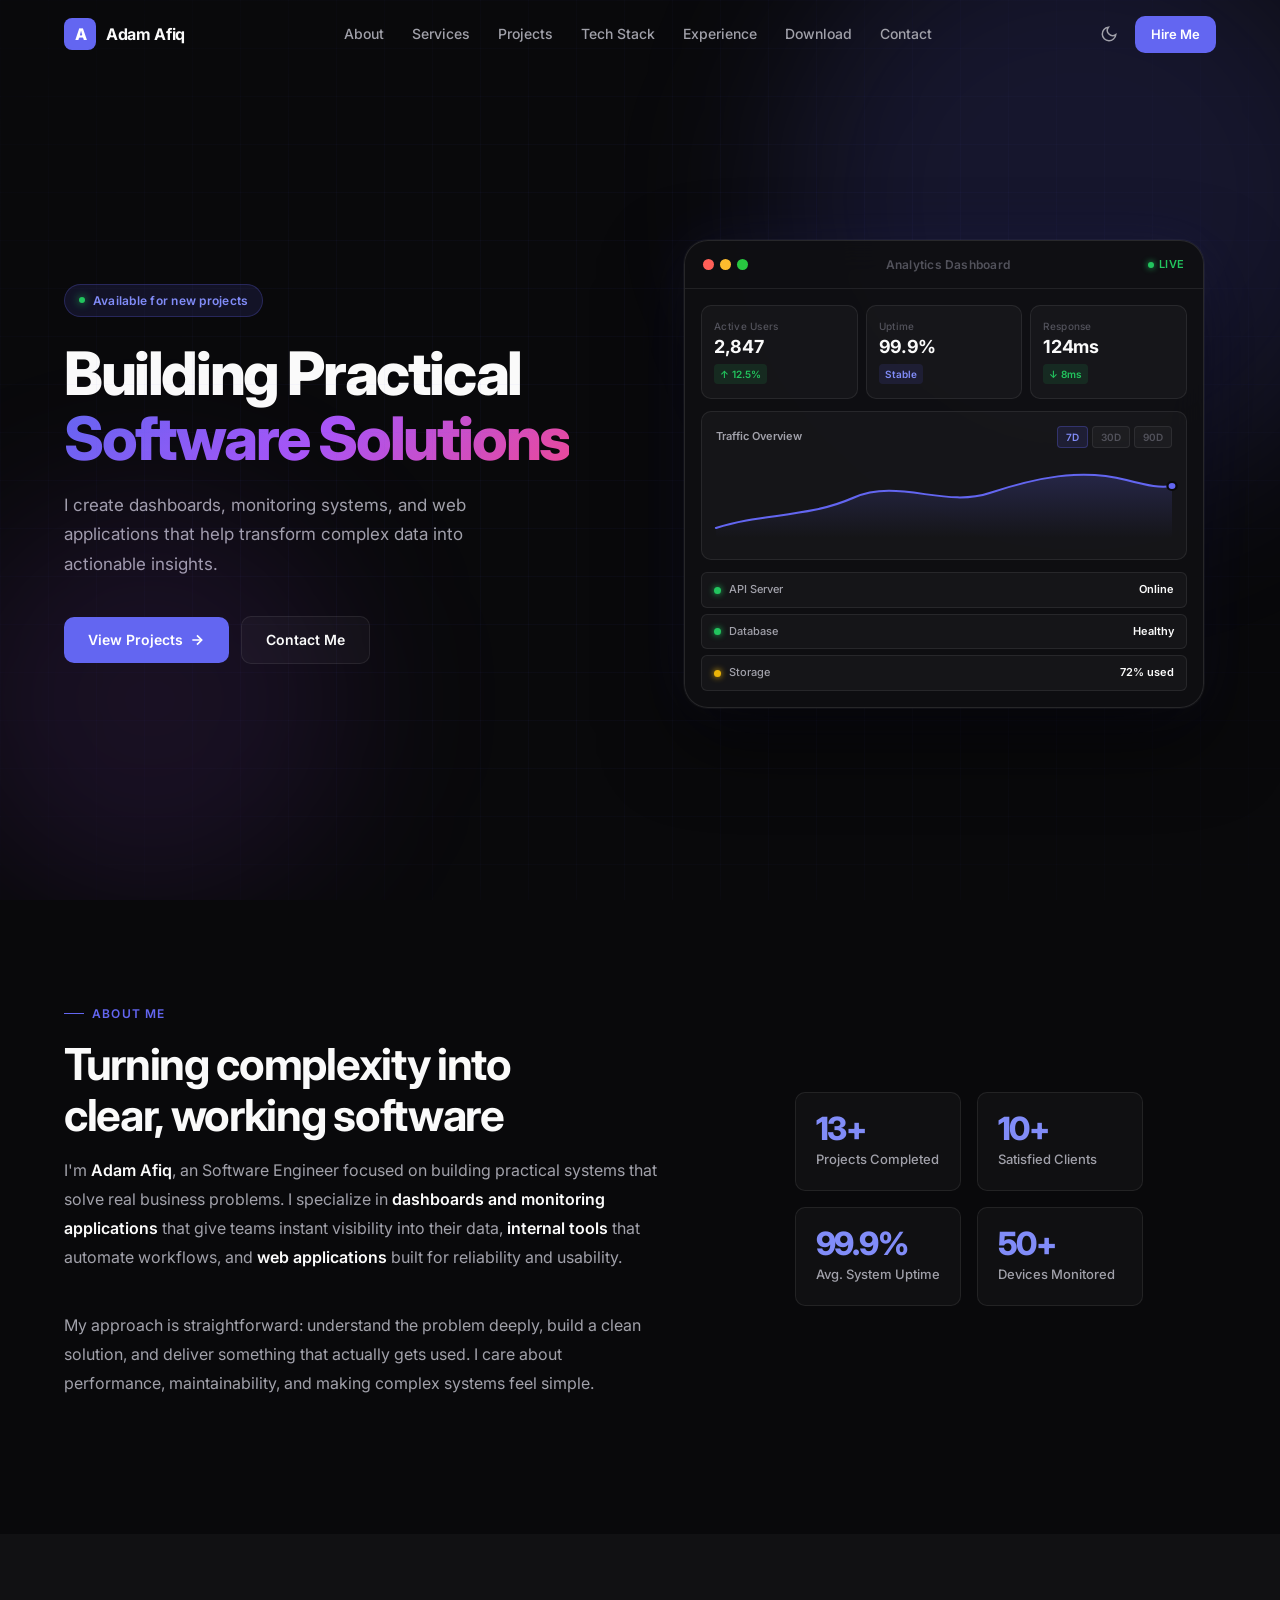
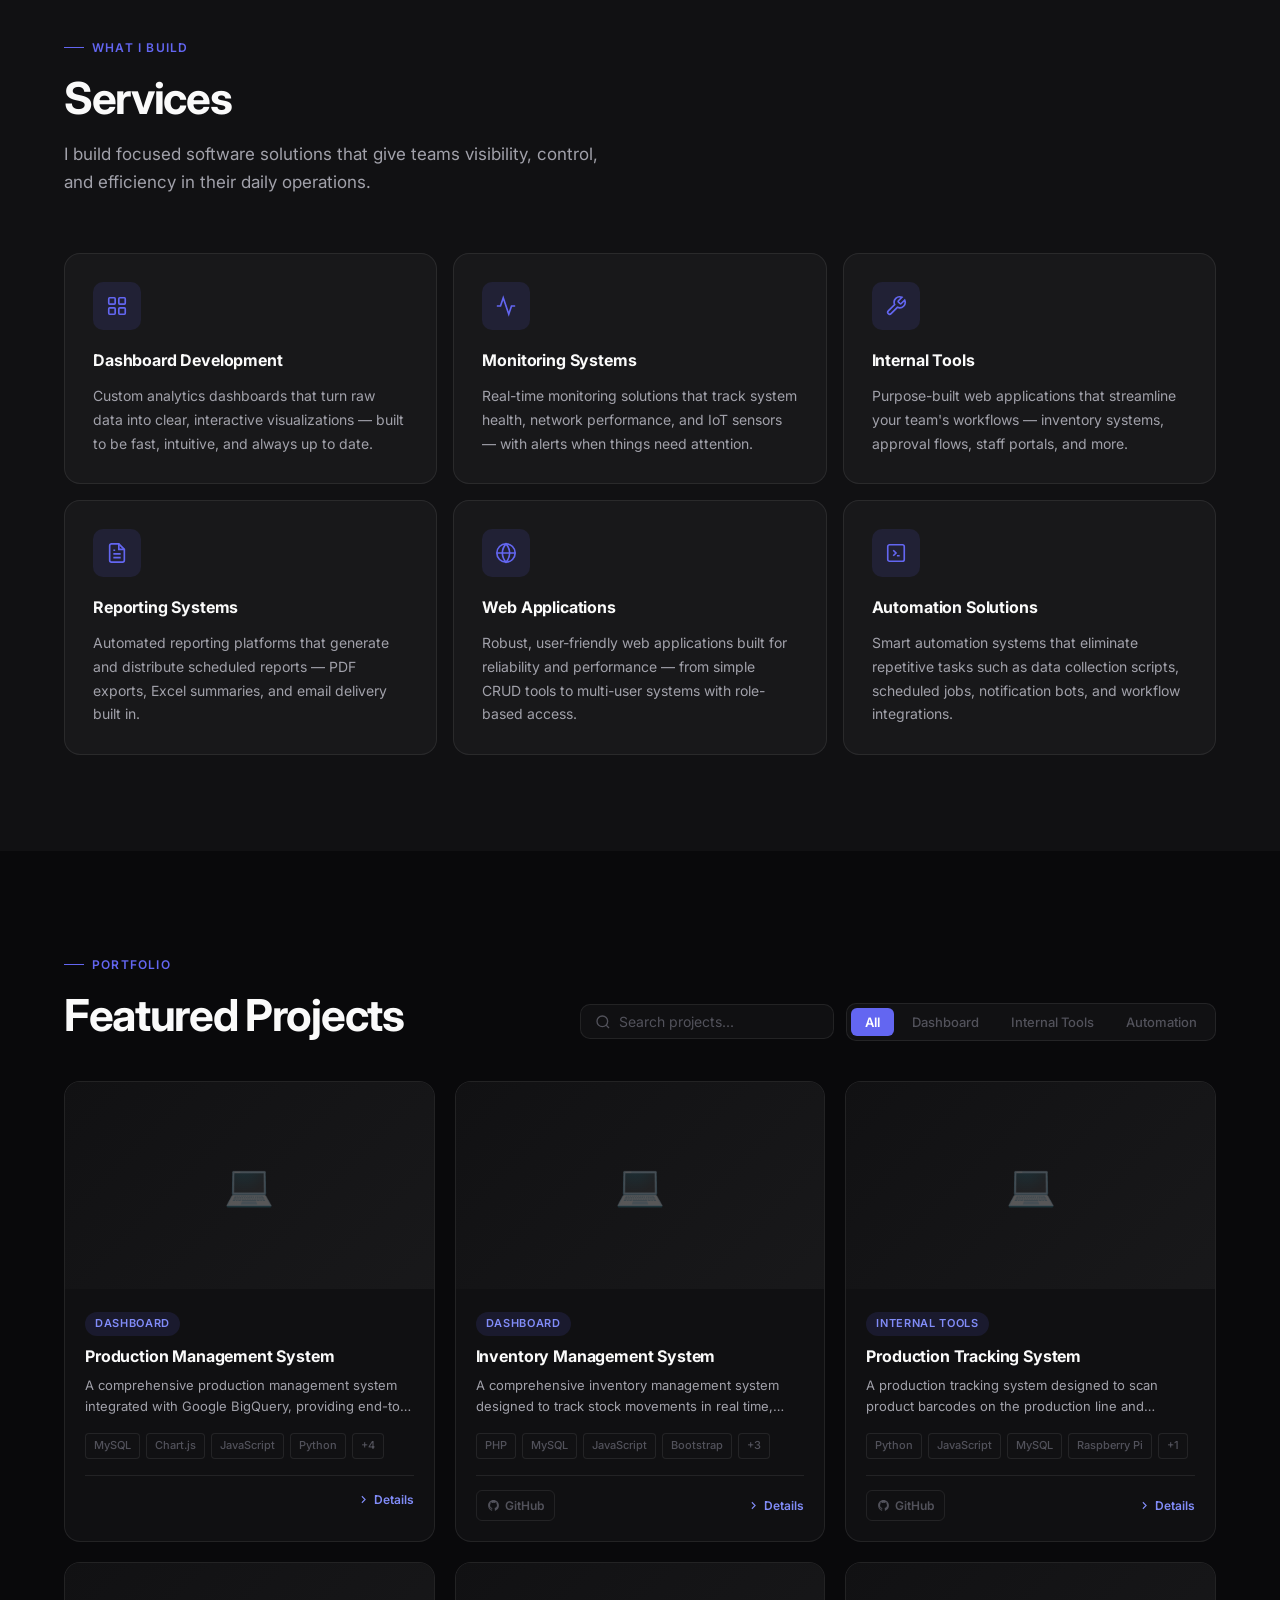
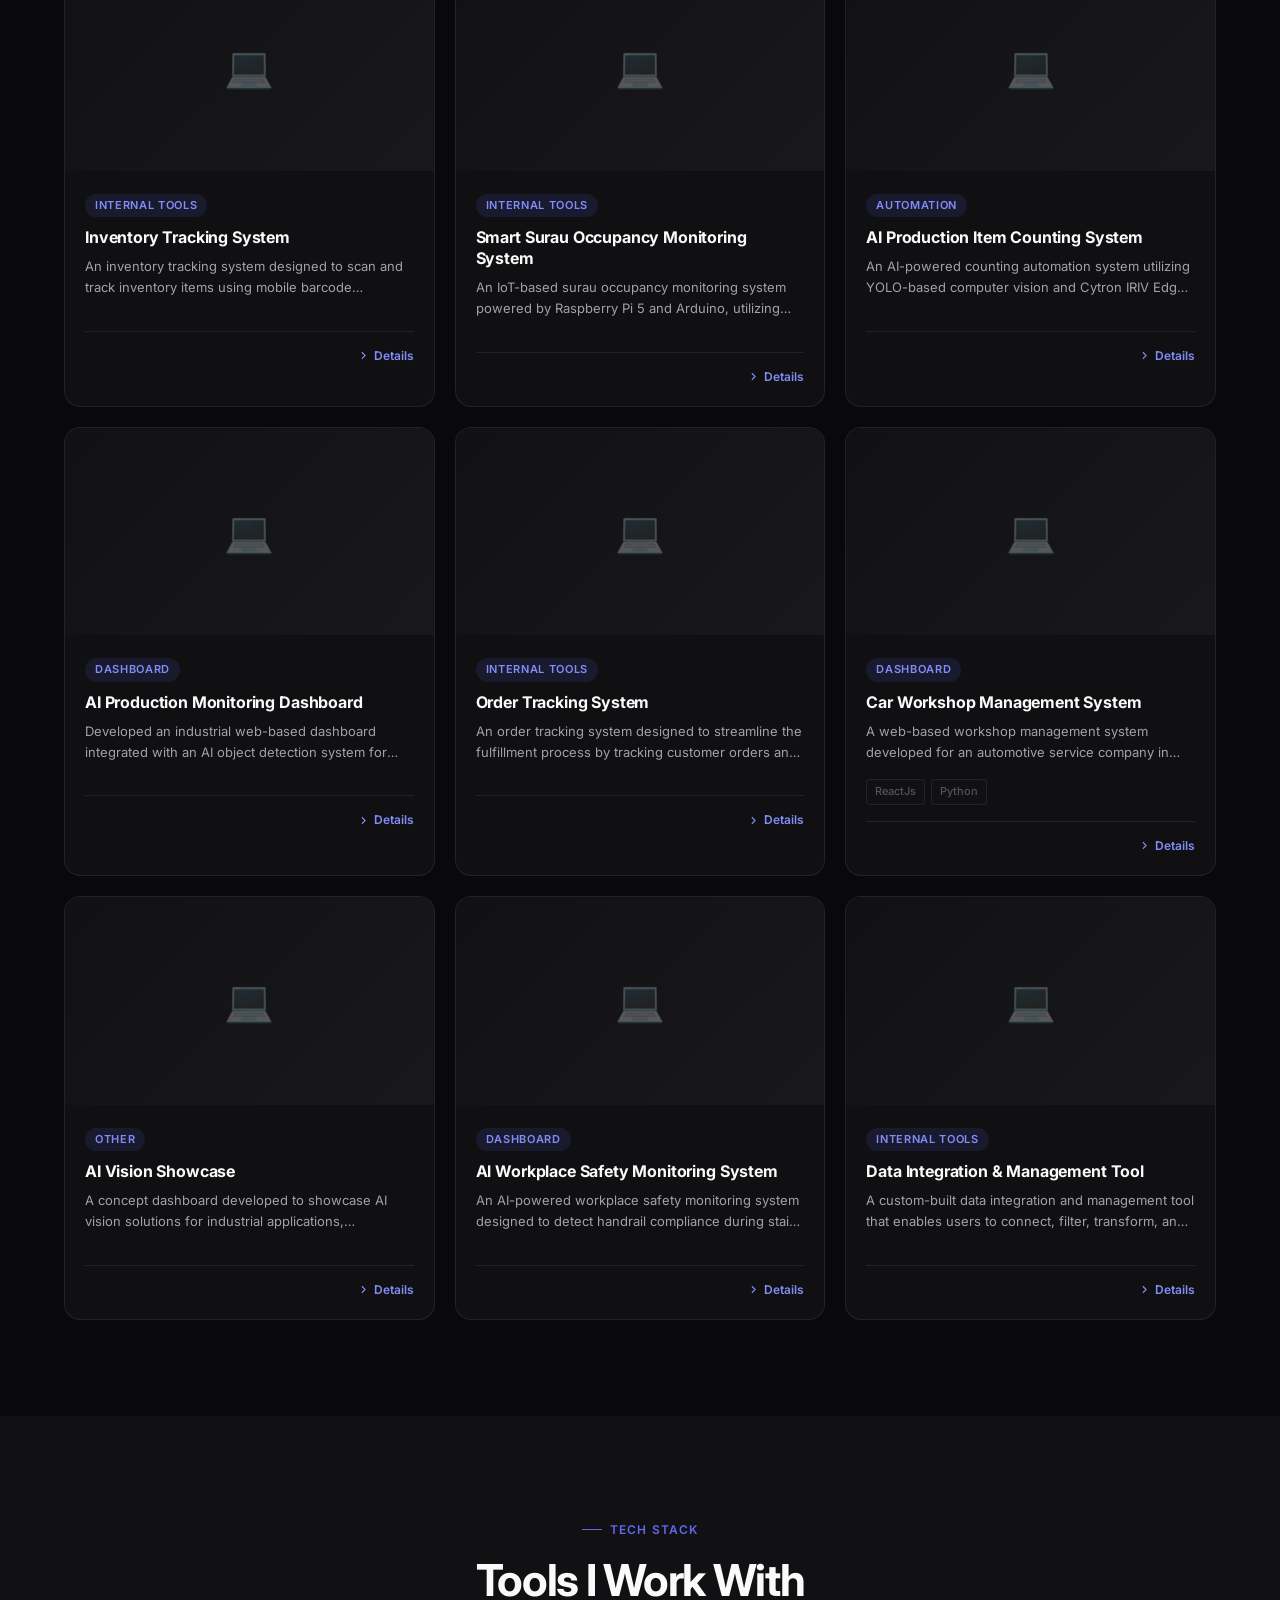
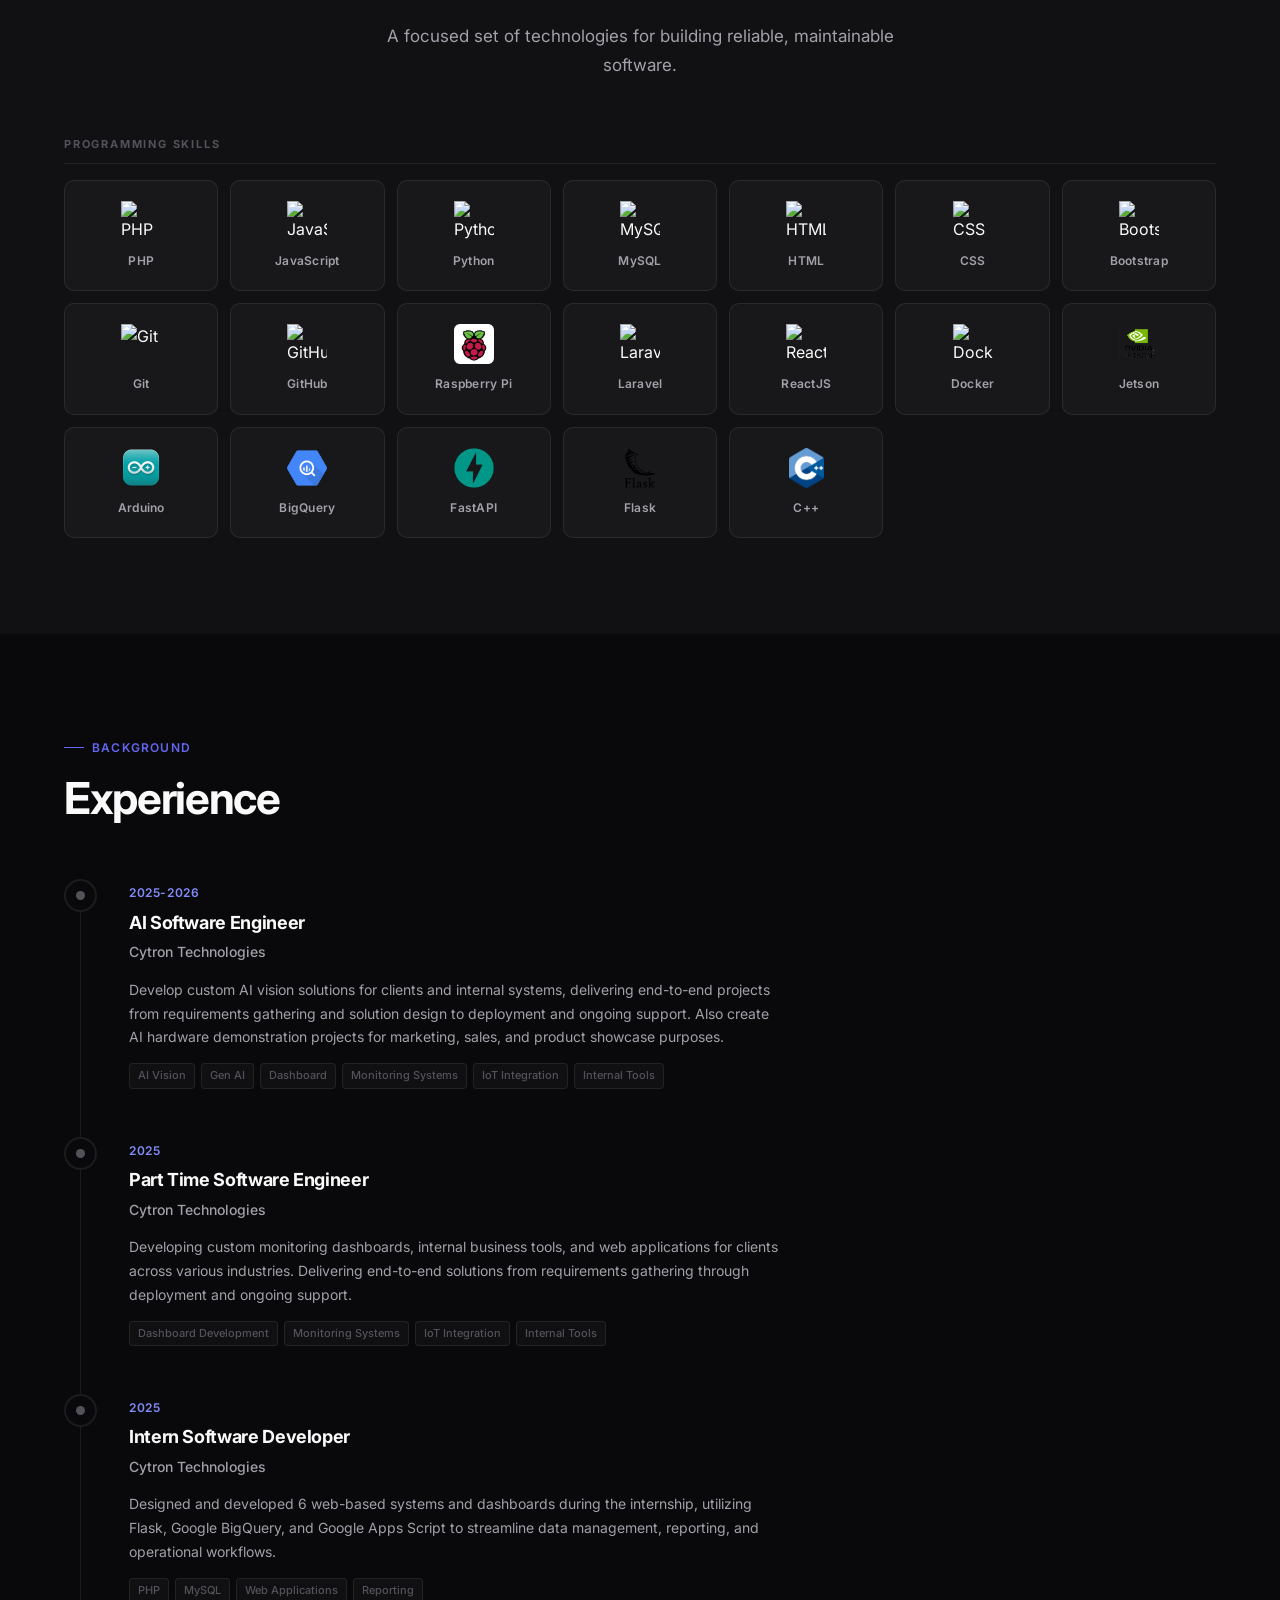
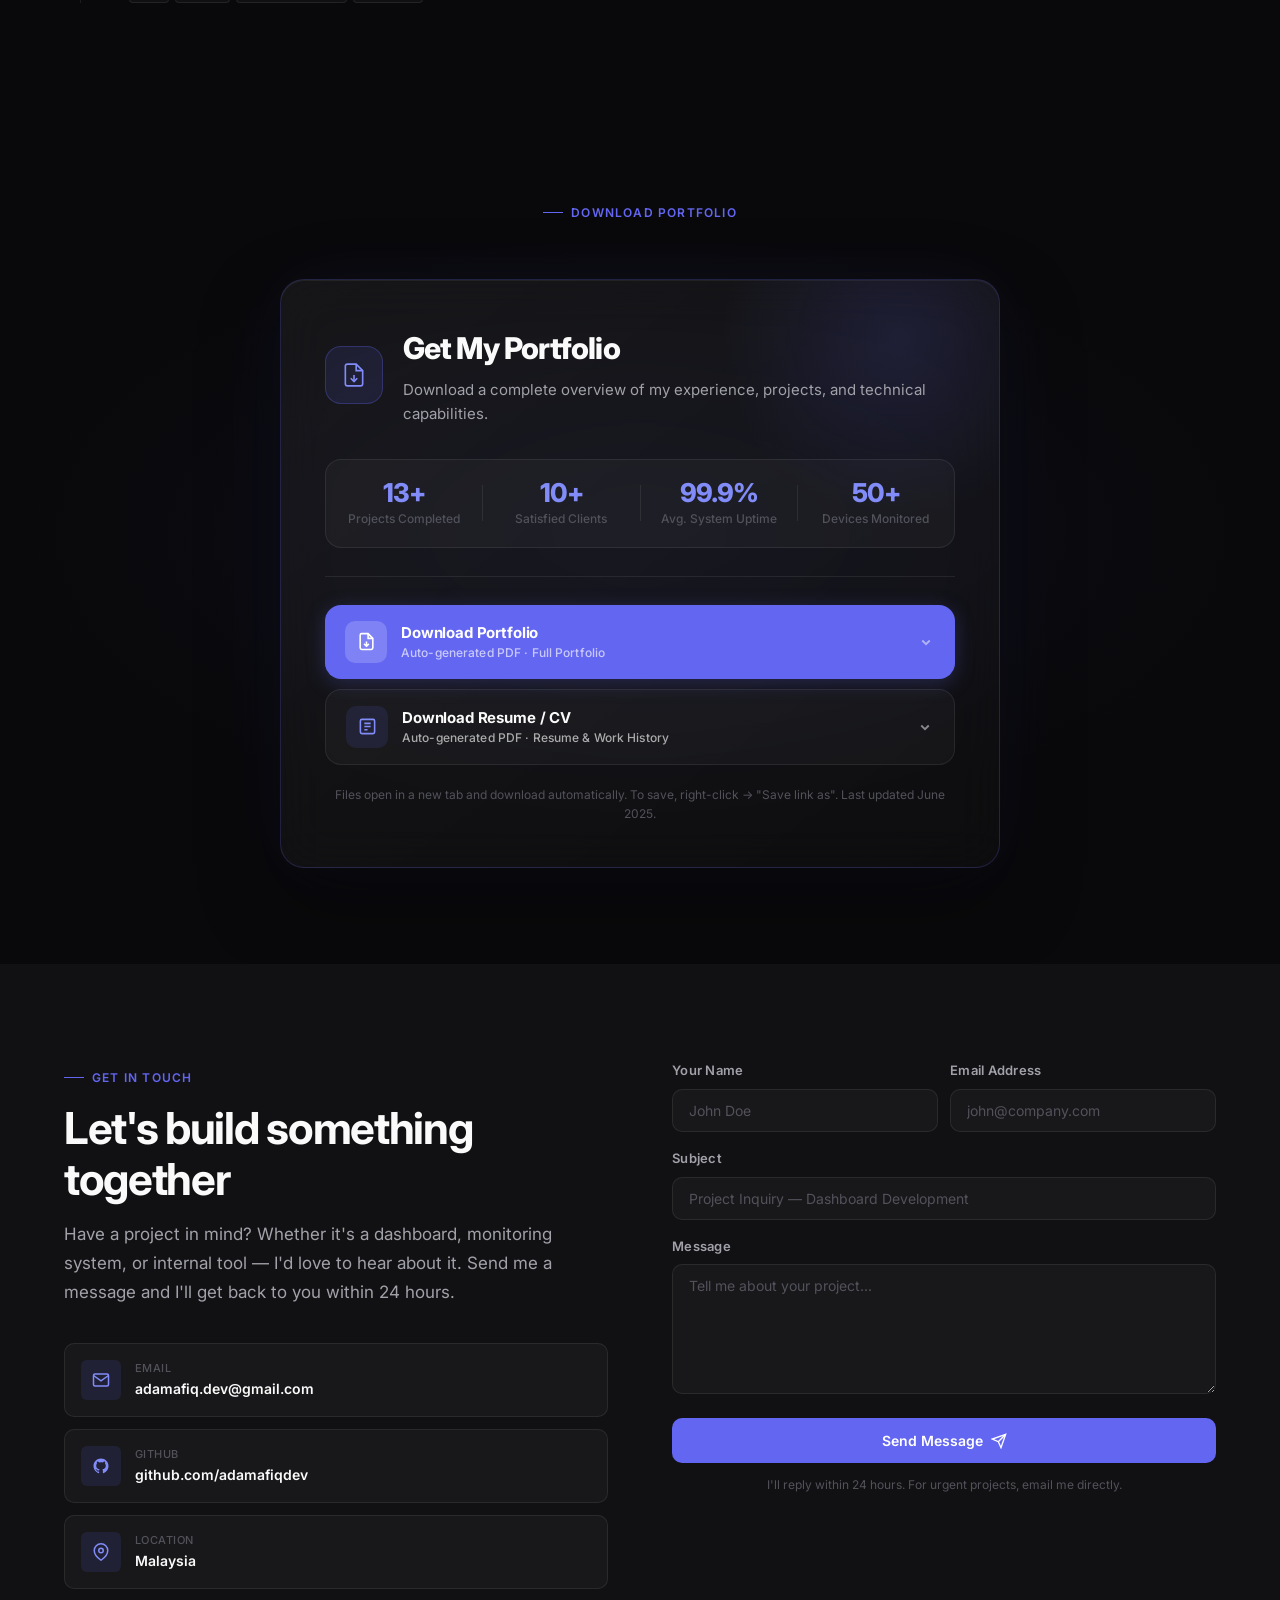
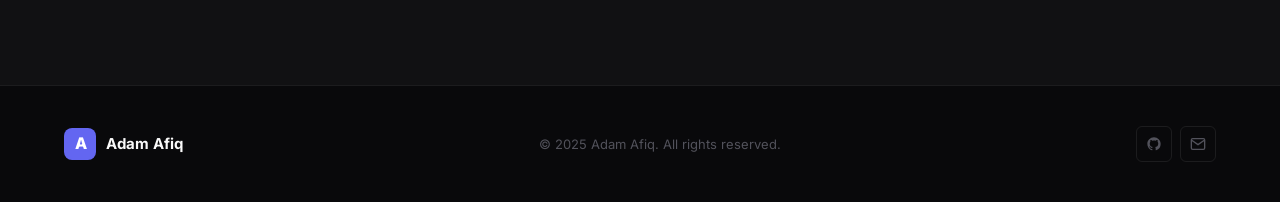
==== commit 9c06c183: "update" ====
--- a/index.html
+++ b/index.html
@@ -401,91 +401,8 @@
       </p>
     </div>
 
-    <div class="tech-grid" id="techGrid">
-      <div class="tech-item reveal">
-        <div class="tech-icon">
-          <img src="https://cdn.jsdelivr.net/gh/devicons/devicon@latest/icons/php/php-original.svg" alt="PHP" loading="lazy">
-        </div>
-        <span class="tech-name">PHP</span>
-      </div>
-      <div class="tech-item reveal reveal-delay-1">
-        <div class="tech-icon">
-          <img src="https://cdn.jsdelivr.net/gh/devicons/devicon@latest/icons/javascript/javascript-original.svg" alt="JavaScript" loading="lazy">
-        </div>
-        <span class="tech-name">JavaScript</span>
-      </div>
-      <div class="tech-item reveal reveal-delay-2">
-        <div class="tech-icon">
-          <img src="https://cdn.jsdelivr.net/gh/devicons/devicon@latest/icons/python/python-original.svg" alt="Python" loading="lazy">
-        </div>
-        <span class="tech-name">Python</span>
-      </div>
-      <div class="tech-item reveal reveal-delay-3">
-        <div class="tech-icon">
-          <img src="https://cdn.jsdelivr.net/gh/devicons/devicon@latest/icons/mysql/mysql-original.svg" alt="MySQL" loading="lazy">
-        </div>
-        <span class="tech-name">MySQL</span>
-      </div>
-      <div class="tech-item reveal reveal-delay-4">
-        <div class="tech-icon">
-          <img src="https://cdn.jsdelivr.net/gh/devicons/devicon@latest/icons/html5/html5-original.svg" alt="HTML5" loading="lazy">
-        </div>
-        <span class="tech-name">HTML</span>
-      </div>
-      <div class="tech-item reveal">
-        <div class="tech-icon">
-          <img src="https://cdn.jsdelivr.net/gh/devicons/devicon@latest/icons/css3/css3-original.svg" alt="CSS3" loading="lazy">
-        </div>
-        <span class="tech-name">CSS</span>
-      </div>
-      <div class="tech-item reveal reveal-delay-1">
-        <div class="tech-icon">
-          <img src="https://cdn.jsdelivr.net/gh/devicons/devicon@latest/icons/bootstrap/bootstrap-original.svg" alt="Bootstrap" loading="lazy">
-        </div>
-        <span class="tech-name">Bootstrap</span>
-      </div>
-      <div class="tech-item reveal reveal-delay-2">
-        <div class="tech-icon">
-          <img src="https://cdn.jsdelivr.net/gh/devicons/devicon@latest/icons/git/git-original.svg" alt="Git" loading="lazy">
-        </div>
-        <span class="tech-name">Git</span>
-      </div>
-      <div class="tech-item reveal reveal-delay-3">
-        <div class="tech-icon">
-          <img src="https://cdn.jsdelivr.net/gh/devicons/devicon@latest/icons/github/github-original.svg" alt="GitHub" loading="lazy" style="filter: var(--github-filter, invert(0))">
-        </div>
-        <span class="tech-name">GitHub</span>
-      </div>
-      <div class="tech-item reveal reveal-delay-4">
-        <div class="tech-icon" style="font-size: 32px; color: var(--text-secondary);">
-          🍓
-        </div>
-        <span class="tech-name">Raspberry Pi</span>
-      </div>
-      <div class="tech-item reveal">
-        <div class="tech-icon">
-          <img src="https://cdn.jsdelivr.net/gh/devicons/devicon@latest/icons/laravel/laravel-original.svg" alt="Laravel" loading="lazy">
-        </div>
-        <span class="tech-name">Laravel</span>
-      </div>
-      <div class="tech-item reveal reveal-delay-1">
-        <div class="tech-icon">
-          <img src="https://cdn.jsdelivr.net/gh/devicons/devicon@latest/icons/react/react-original.svg" alt="ReactJS" loading="lazy">
-        </div>
-        <span class="tech-name">ReactJS</span>
-      </div>
-      <div class="tech-item reveal reveal-delay-2">
-        <div class="tech-icon">
-          <img src="https://cdn.jsdelivr.net/gh/devicons/devicon@latest/icons/docker/docker-original.svg" alt="Docker" loading="lazy">
-        </div>
-        <span class="tech-name">Docker</span>
-      </div>
-      <div class="tech-item reveal reveal-delay-3">
-        <div class="tech-icon">
-          <img src="https://cdn.jsdelivr.net/gh/devicons/devicon@latest/icons/nvidia/nvidia-original.svg" alt="Jetson (NVIDIA)" loading="lazy">
-        </div>
-        <span class="tech-name">Jetson</span>
-      </div>
+    <div class="tech-groups" id="techGrid">
+      <!-- Populated by site-data.js grouped by category -->
     </div>
   </div>
 </section>
@@ -923,10 +840,10 @@
 </div>
 
 <!-- Scripts -->
-<script src="assets/js/site-data.js?v=4"></script>
+<script src="assets/js/site-data.js?v=6"></script>
 <script src="assets/js/main.js?v=1"></script>
 <script src="assets/js/projects.js?v=1"></script>
 <script src="https://cdnjs.cloudflare.com/ajax/libs/html2pdf.js/0.10.1/html2pdf.bundle.min.js" crossorigin="anonymous"></script>
-<script src="assets/js/generate-pdf.js?v=16"></script>
+<script src="assets/js/generate-pdf.js?v=18"></script>
 </body>
 </html>
--- a/assets/css/style.css
+++ b/assets/css/style.css
@@ -1104,11 +1104,27 @@
 ============================================================ */
 .technologies-section { background: var(--bg-secondary); }
 
-.tech-grid {
+.tech-groups {
+  display: flex;
+  flex-direction: column;
+  gap: 36px;
+}
+
+.tech-group-label {
+  font-size: 11px;
+  font-weight: 700;
+  letter-spacing: 1.8px;
+  text-transform: uppercase;
+  color: var(--text-muted);
+  margin-bottom: 16px;
+  padding-bottom: 10px;
+  border-bottom: 1px solid var(--border);
+}
+
+.tech-group-grid {
   display: grid;
   grid-template-columns: repeat(7, 1fr);
   gap: 12px;
-  margin-top: 56px;
 }
 
 .tech-item {
@@ -2238,7 +2254,7 @@
 ============================================================ */
 @media (max-width: 1024px) {
   .services-grid { grid-template-columns: repeat(2, 1fr); }
-  .tech-grid { grid-template-columns: repeat(5, 1fr); }
+  .tech-group-grid { grid-template-columns: repeat(5, 1fr); }
   .projects-grid { grid-template-columns: repeat(2, 1fr); }
   .about-grid { grid-template-columns: 1fr; gap: 40px; }
   .about-stats { justify-content: flex-start; }
@@ -2275,7 +2291,7 @@
     padding: 12px 16px;
   }
   .services-grid { grid-template-columns: 1fr; }
-  .tech-grid { grid-template-columns: repeat(4, 1fr); }
+  .tech-group-grid { grid-template-columns: repeat(4, 1fr); }
   .projects-grid { grid-template-columns: 1fr; }
   .stats-grid { grid-template-columns: repeat(2, 1fr); }
   .hero-title { font-size: 34px; }
@@ -2288,7 +2304,7 @@
 
 @media (max-width: 480px) {
   .container { padding: 0 16px; }
-  .tech-grid { grid-template-columns: repeat(2, 1fr); }
+  .tech-group-grid { grid-template-columns: repeat(2, 1fr); }
   .hero-actions { flex-direction: column; align-items: flex-start; }
   .hero-actions .btn { width: 100%; justify-content: center; }
   .db-metrics { grid-template-columns: repeat(3, 1fr); }
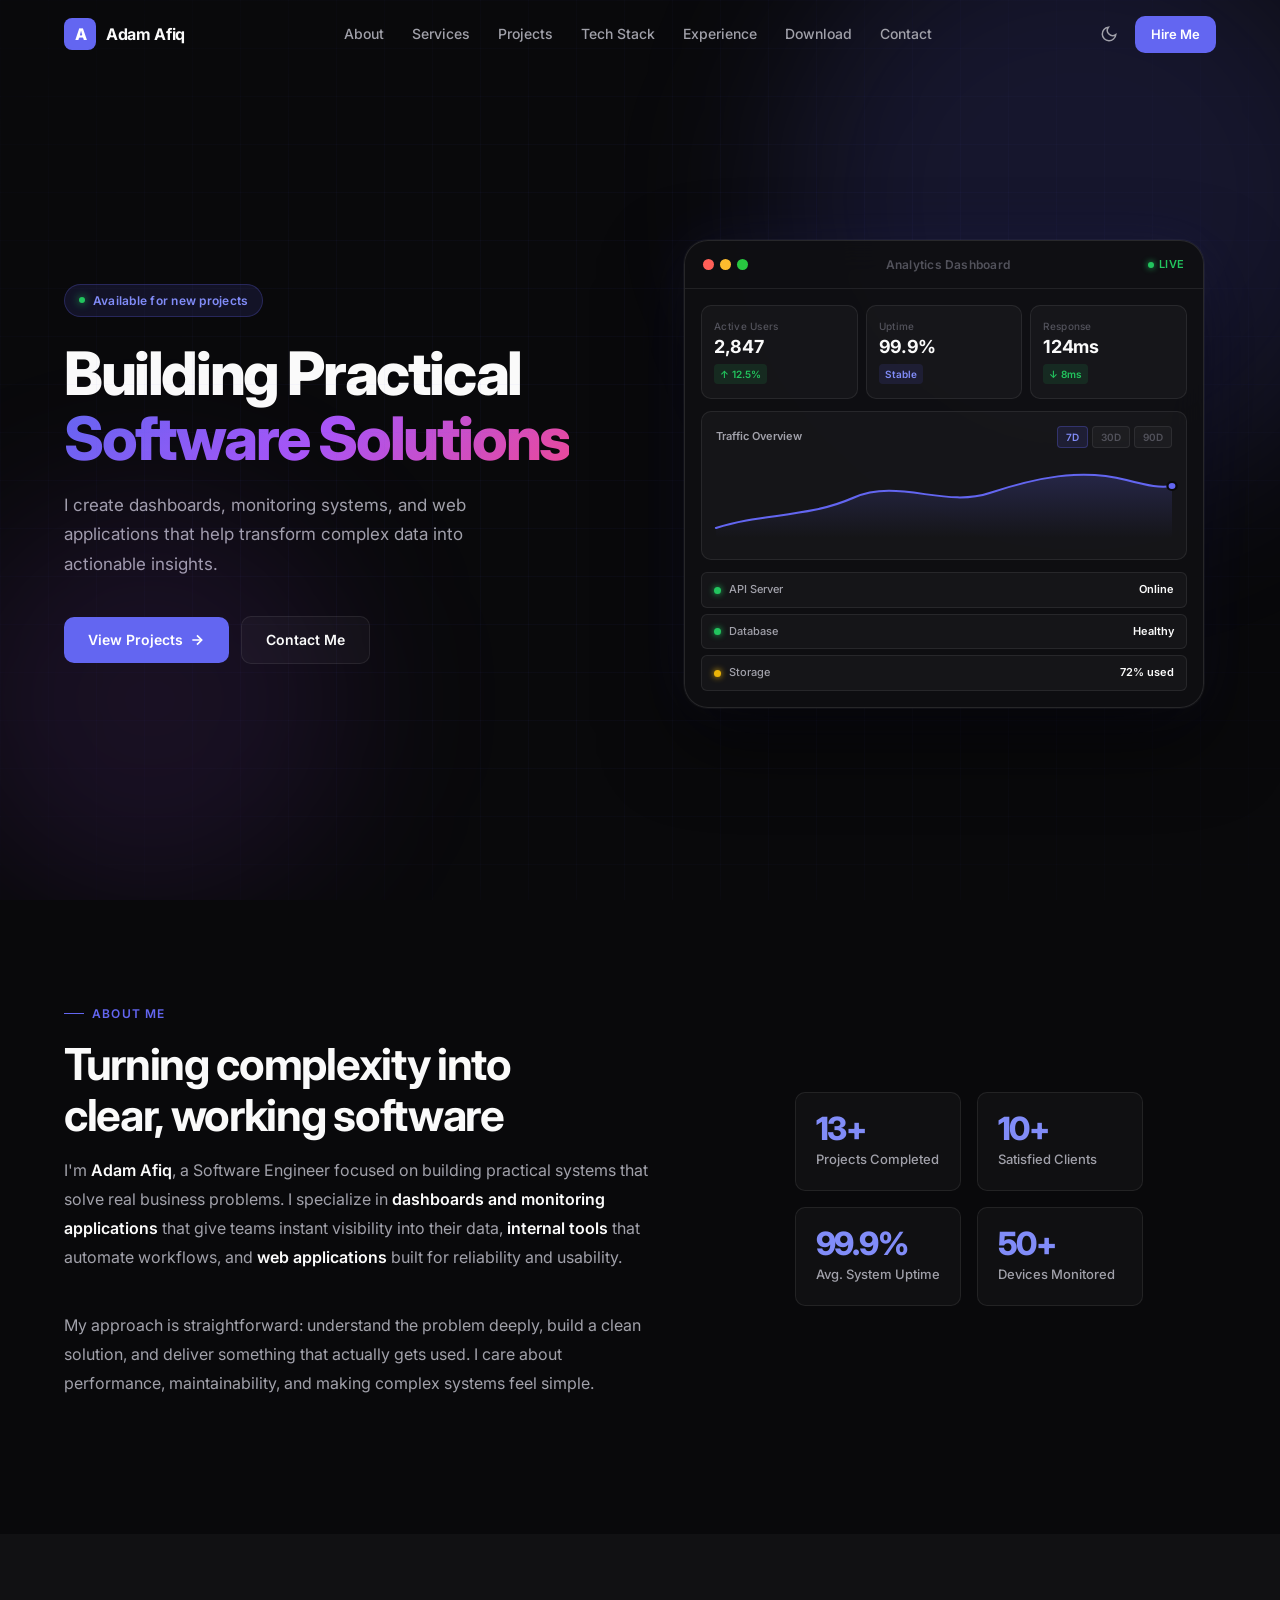
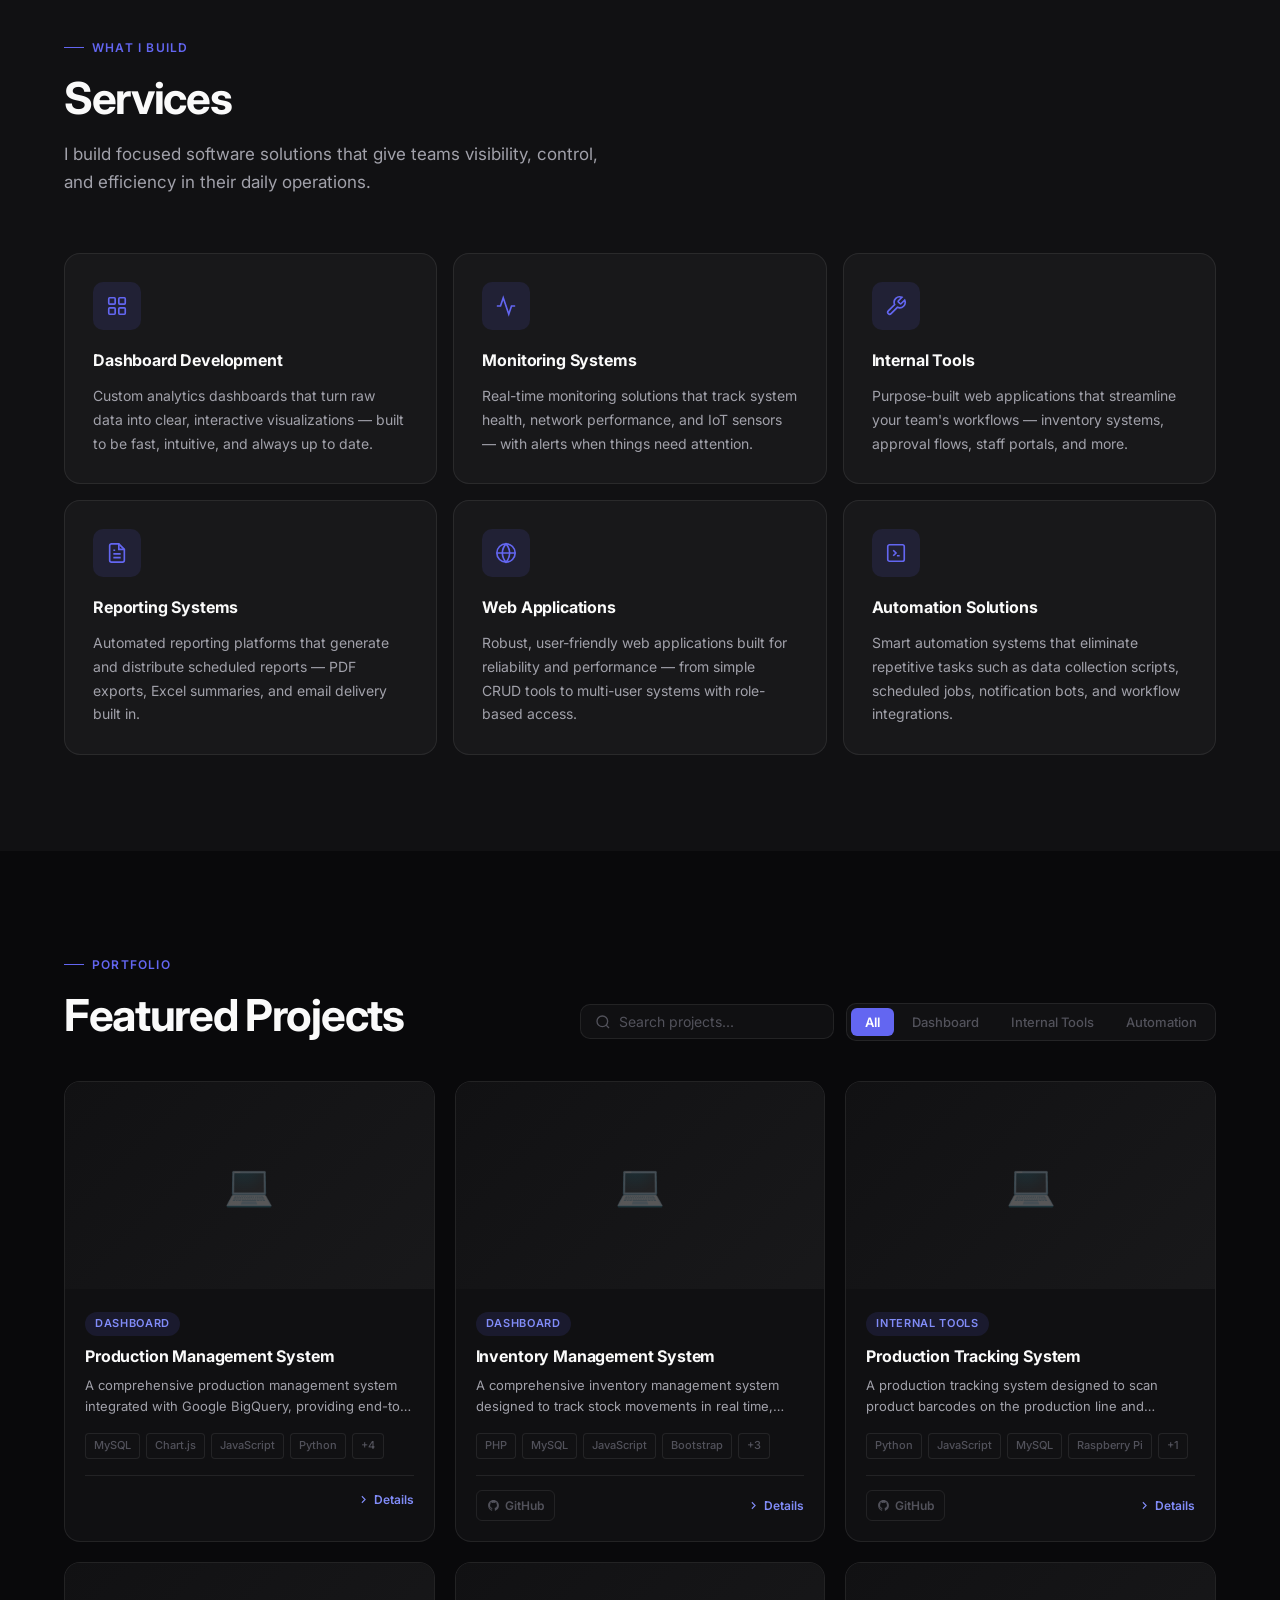
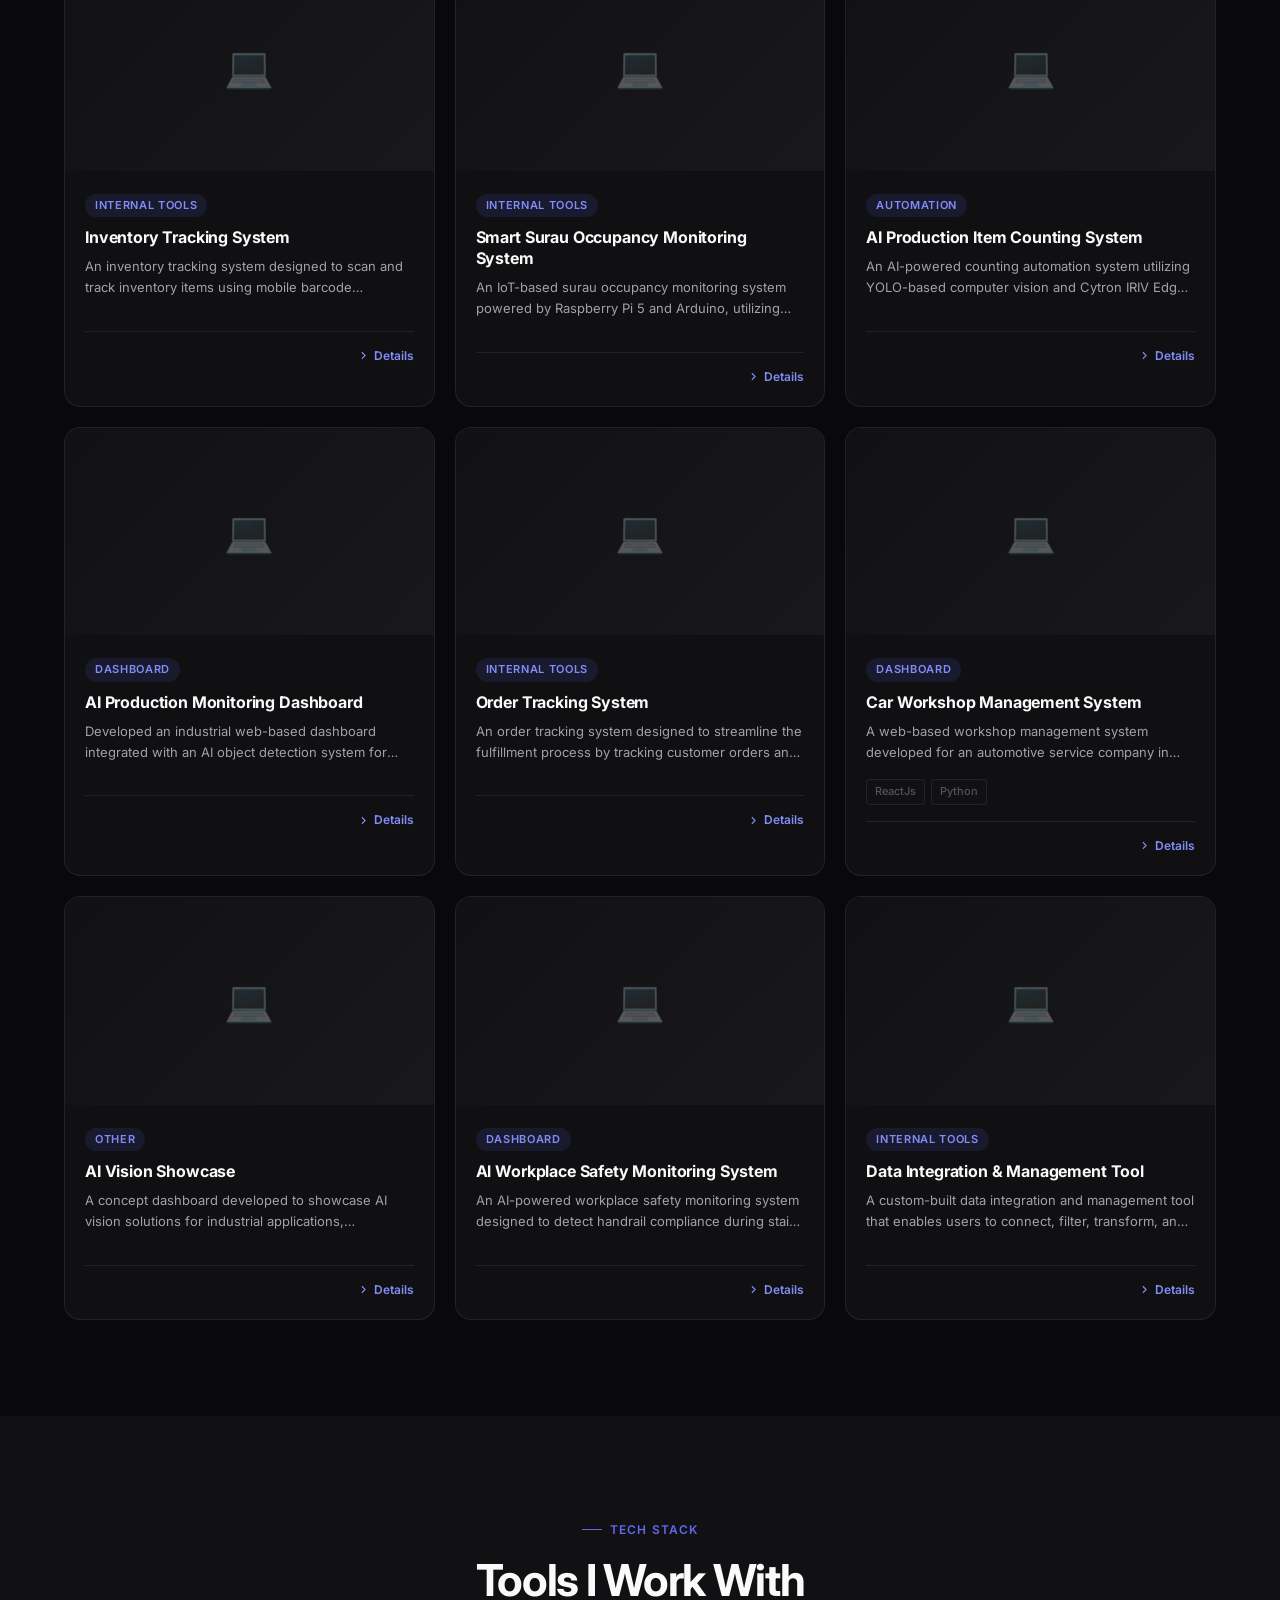
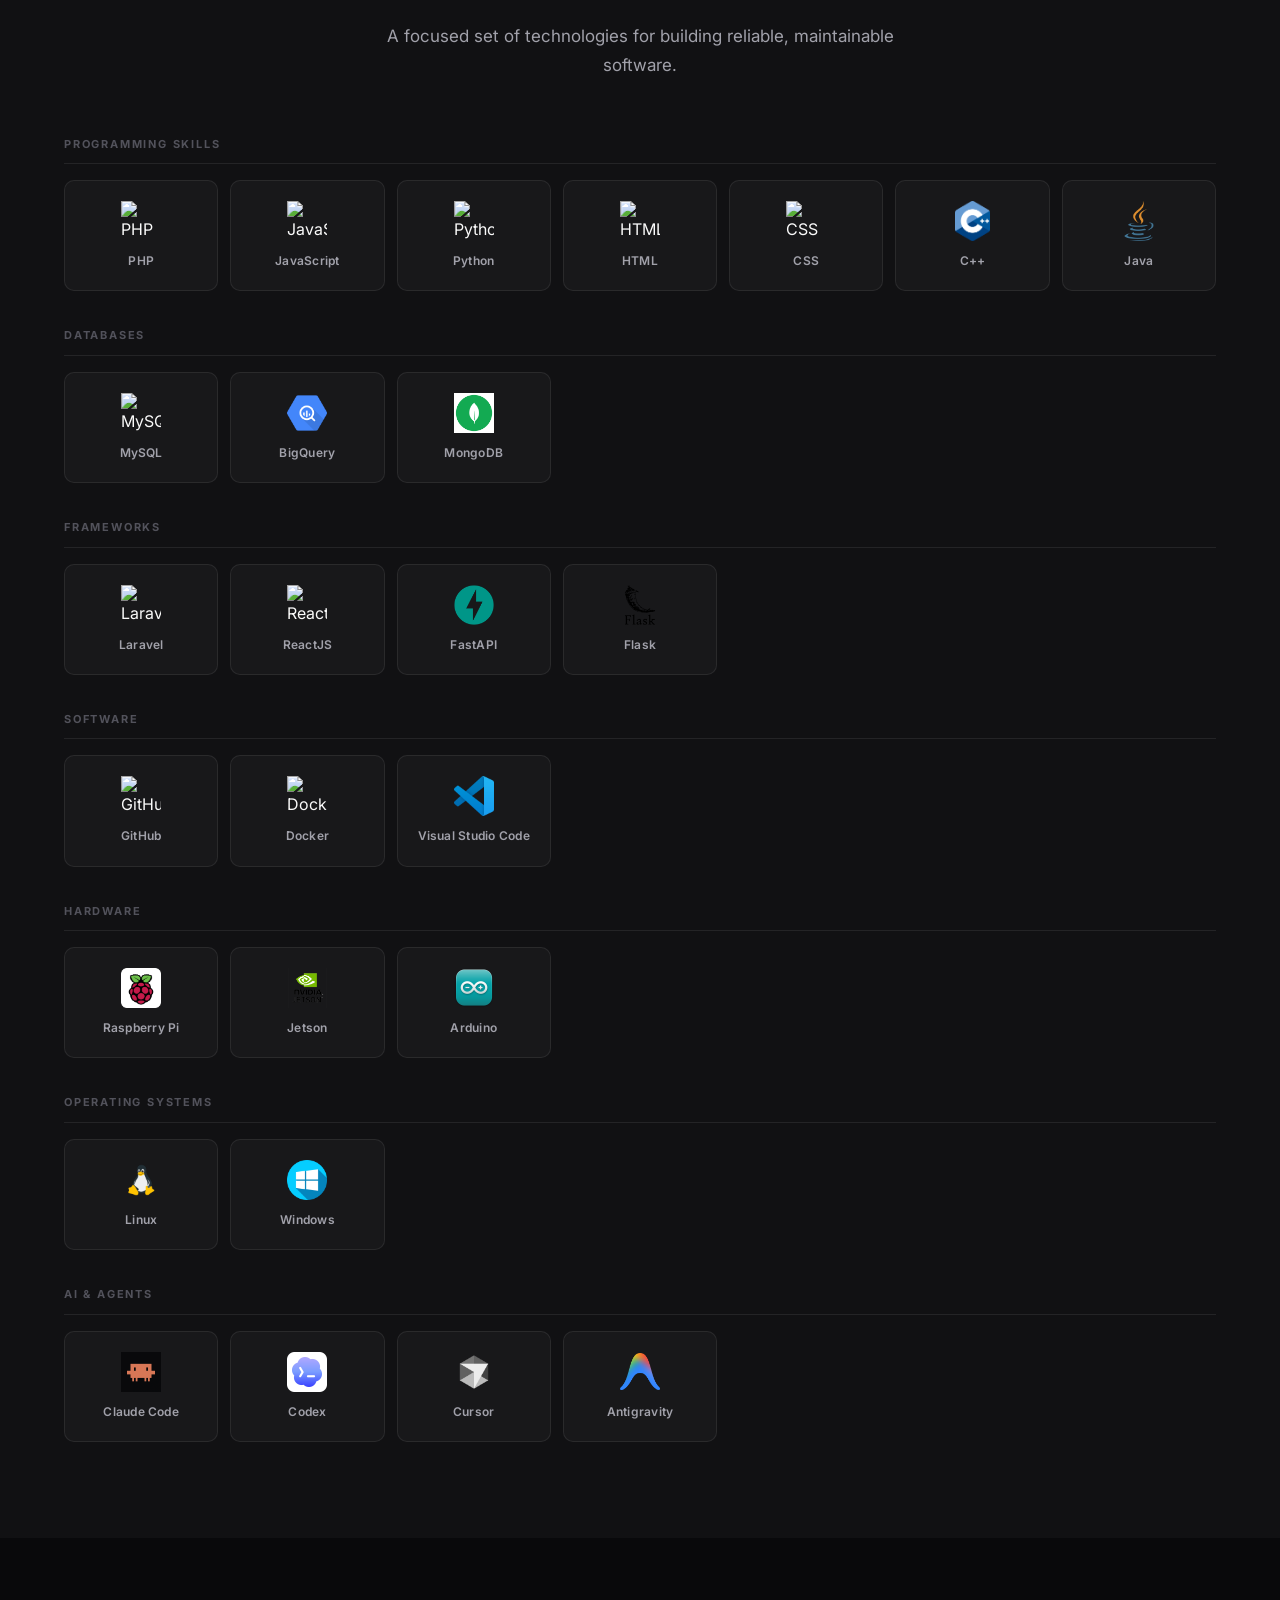
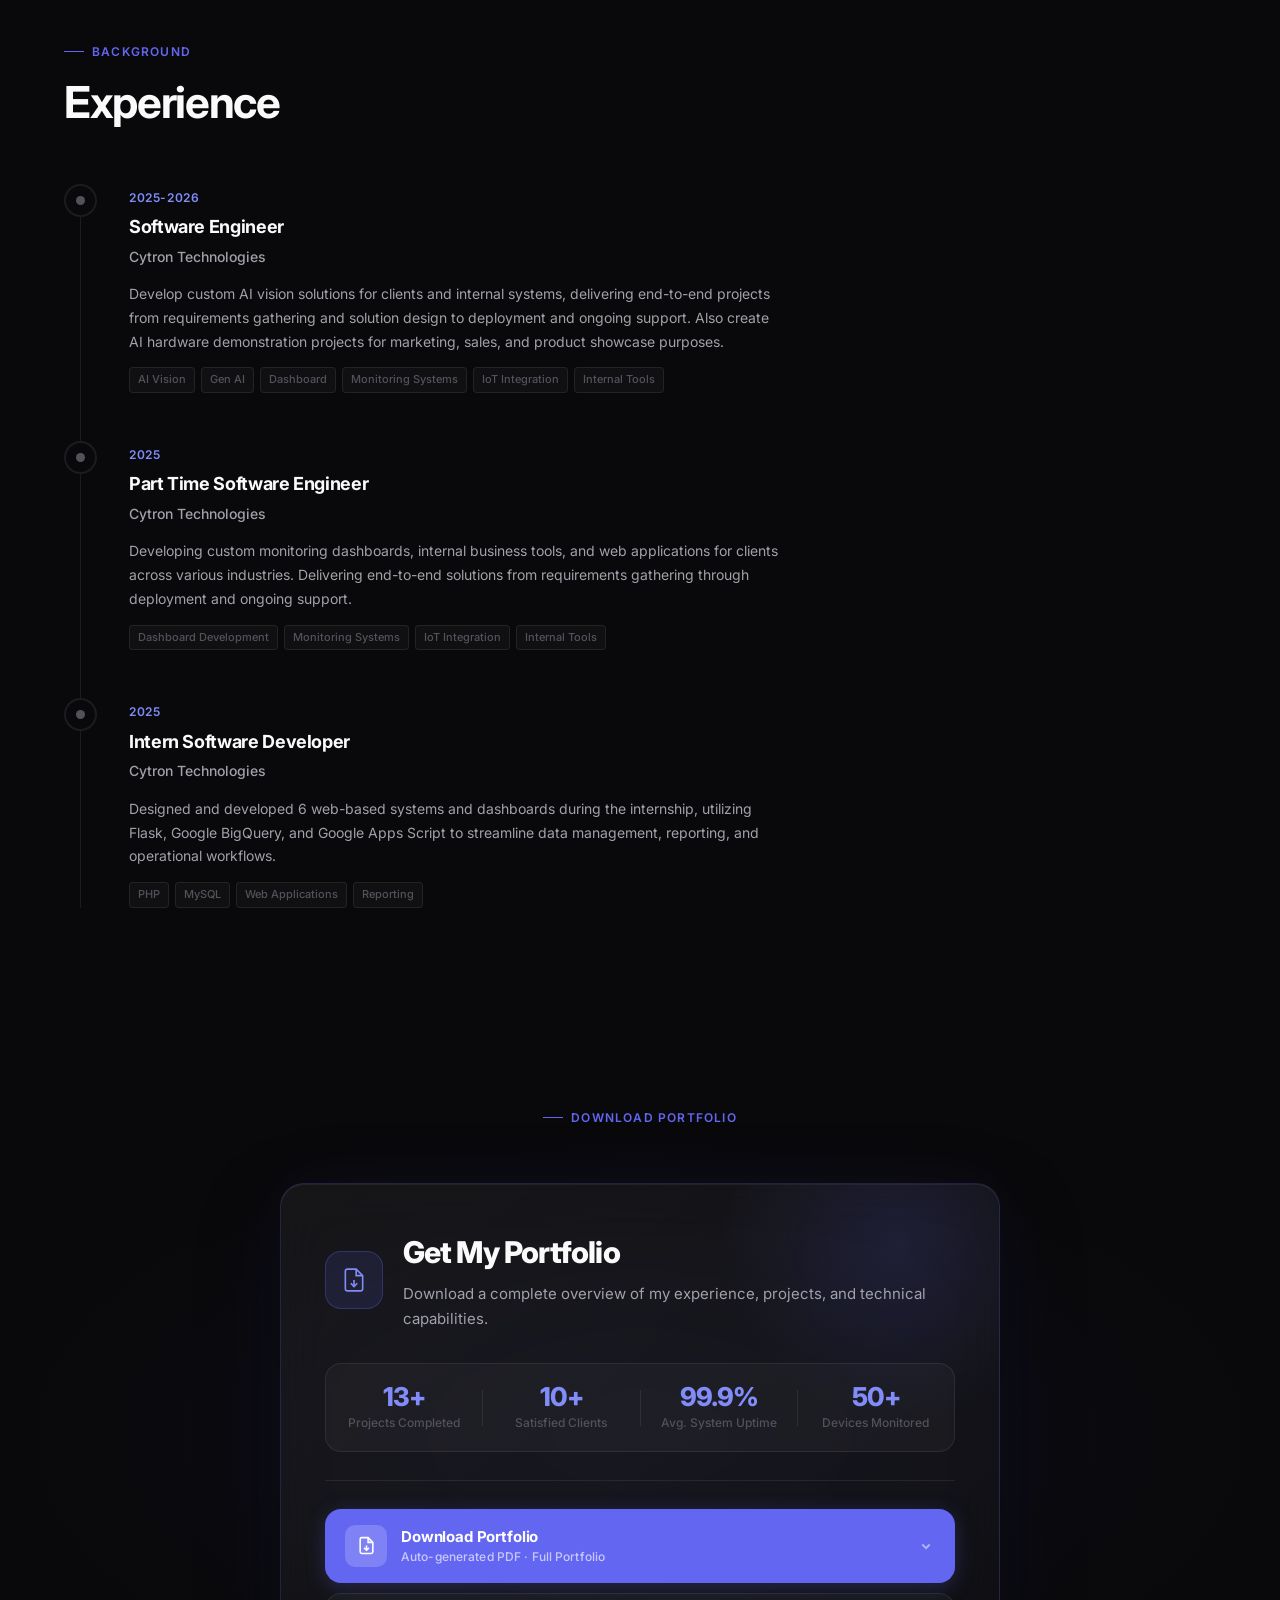
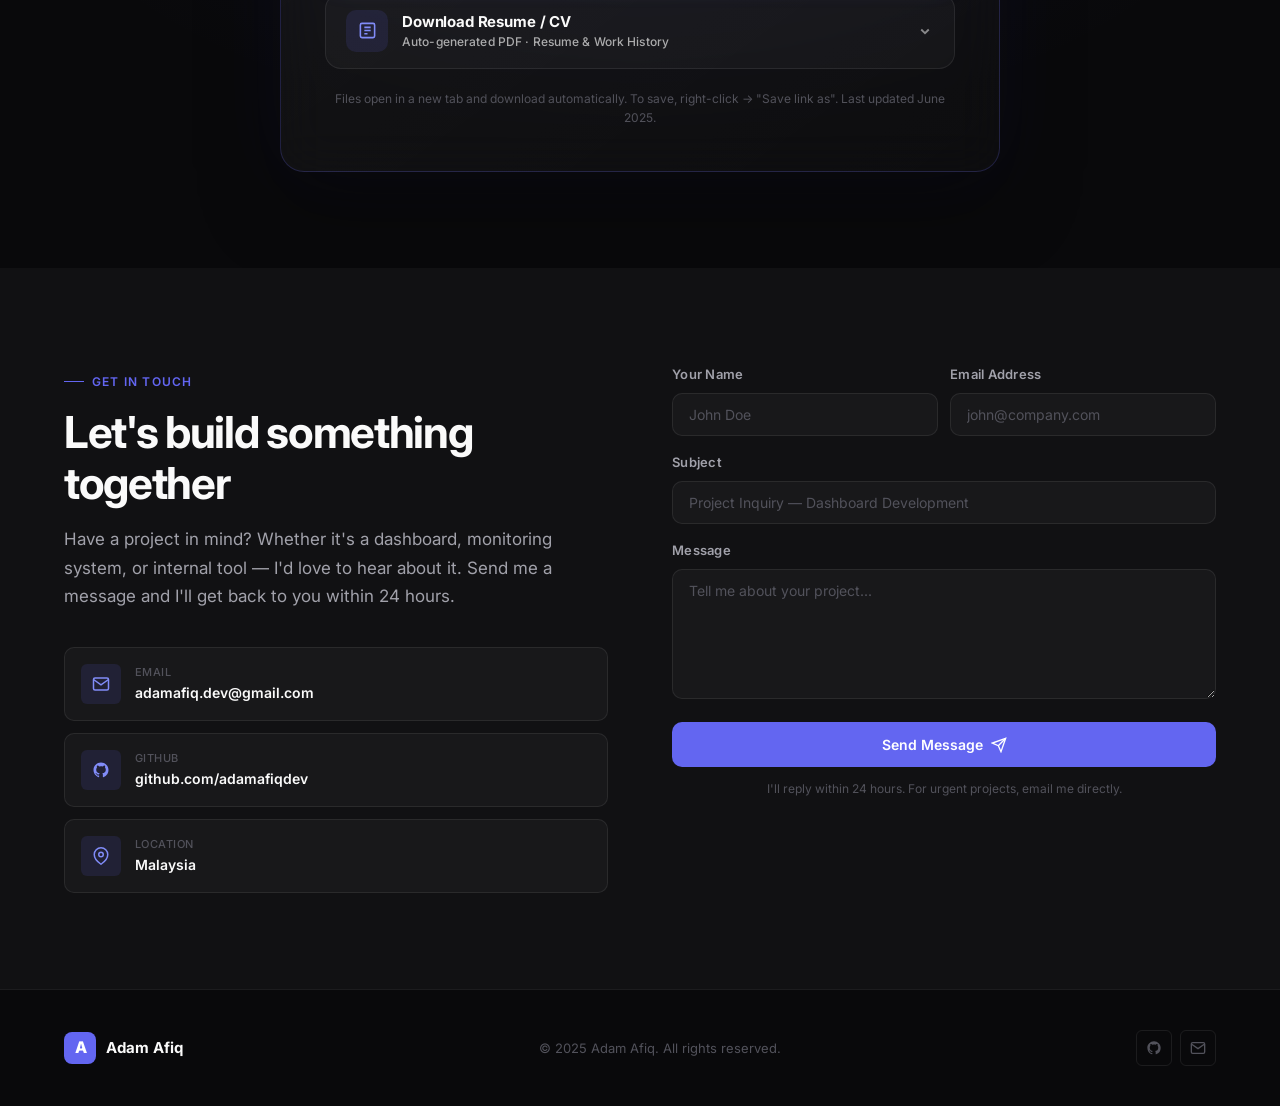
==== commit e51ea20b: "updated" ====
--- a/index.html
+++ b/index.html
@@ -5,15 +5,15 @@
   <meta name="viewport" content="width=device-width, initial-scale=1.0">
 
   <!-- Primary SEO -->
-  <title>Adam Afiq - Software Developer</title>
-  <meta name="description" content="Software Developer specializing in dashboards, monitoring systems, web applications, and automation tools that transform complex data into actionable insights.">
-  <meta name="keywords" content="software developer, dashboard development, monitoring systems, web applications, internal tools, automation, data visualization, Malaysia, downloadable portfolio, resume, CV">
+  <title>Adam Afiq - Software Engineer</title>
+  <meta name="description" content="Software Engineer specializing in dashboards, monitoring systems, web applications, and automation tools that transform complex data into actionable insights.">
+  <meta name="keywords" content="software engineer, dashboard development, monitoring systems, web applications, internal tools, automation, data visualization, Malaysia, downloadable portfolio, resume, CV">
   <meta name="author" content="Muhammad Adam Afiq">
   <meta name="robots" content="index, follow">
 
   <!-- Open Graph -->
   <meta property="og:type" content="website">
-  <meta property="og:title" content="Adam Afiq — Software Developer">
+  <meta property="og:title" content="Adam Afiq — Software Engineer">
   <meta property="og:description" content="I build dashboards, monitoring systems, and web applications that transform complex data into actionable insights.">
   <meta property="og:image" content="assets/images/og-image.jpg">
   <meta property="og:url" content="https://email.github.io">
@@ -21,7 +21,7 @@
 
   <!-- Twitter -->
   <meta name="twitter:card" content="summary_large_image">
-  <meta name="twitter:title" content="Adam Afiq — Software Developer">
+  <meta name="twitter:title" content="Adam Afiq — Software Engineer">
   <meta name="twitter:description" content="I build dashboards, monitoring systems, and web applications.">
   <meta name="twitter:image" content="assets/images/og-image.jpg">
 
@@ -225,7 +225,7 @@
           Turning complexity into<br>clear, working software
         </h2>
         <p class="about-bio reveal reveal-delay-2" id="aboutBio1">
-          I'm <strong>Adam Afiq</strong>, a Software Developer focused on building practical systems
+          I'm <strong>Adam Afiq</strong>, a Software Engineer focused on building practical systems
           that solve real business problems. I specialize in <strong>dashboards and monitoring applications</strong>
           that give teams instant visibility into their data, <strong>internal tools</strong> that automate
           workflows, and <strong>web applications</strong> built for reliability and usability.
@@ -422,7 +422,7 @@
         </div>
         <div class="timeline-content">
           <div class="timeline-period">2023 — Present</div>
-          <div class="timeline-role">Software Developer</div>
+          <div class="timeline-role">Software Engineer</div>
           <div class="timeline-company">Freelance / Independent</div>
           <p class="timeline-desc">
             Developing custom monitoring dashboards, internal business tools, and web applications
@@ -444,7 +444,7 @@
         </div>
         <div class="timeline-content">
           <div class="timeline-period">2021 — 2023</div>
-          <div class="timeline-role">Junior Software Developer</div>
+          <div class="timeline-role">Junior Software Engineer</div>
           <div class="timeline-company">Previous Company</div>
           <p class="timeline-desc">
             Built and maintained web-based business applications using PHP and MySQL.
@@ -840,10 +840,10 @@
 </div>
 
 <!-- Scripts -->
-<script src="assets/js/site-data.js?v=6"></script>
+<script src="assets/js/site-data.js?v=7"></script>
 <script src="assets/js/main.js?v=1"></script>
 <script src="assets/js/projects.js?v=1"></script>
 <script src="https://cdnjs.cloudflare.com/ajax/libs/html2pdf.js/0.10.1/html2pdf.bundle.min.js" crossorigin="anonymous"></script>
-<script src="assets/js/generate-pdf.js?v=18"></script>
+<script src="assets/js/generate-pdf.js?v=21"></script>
 </body>
 </html>
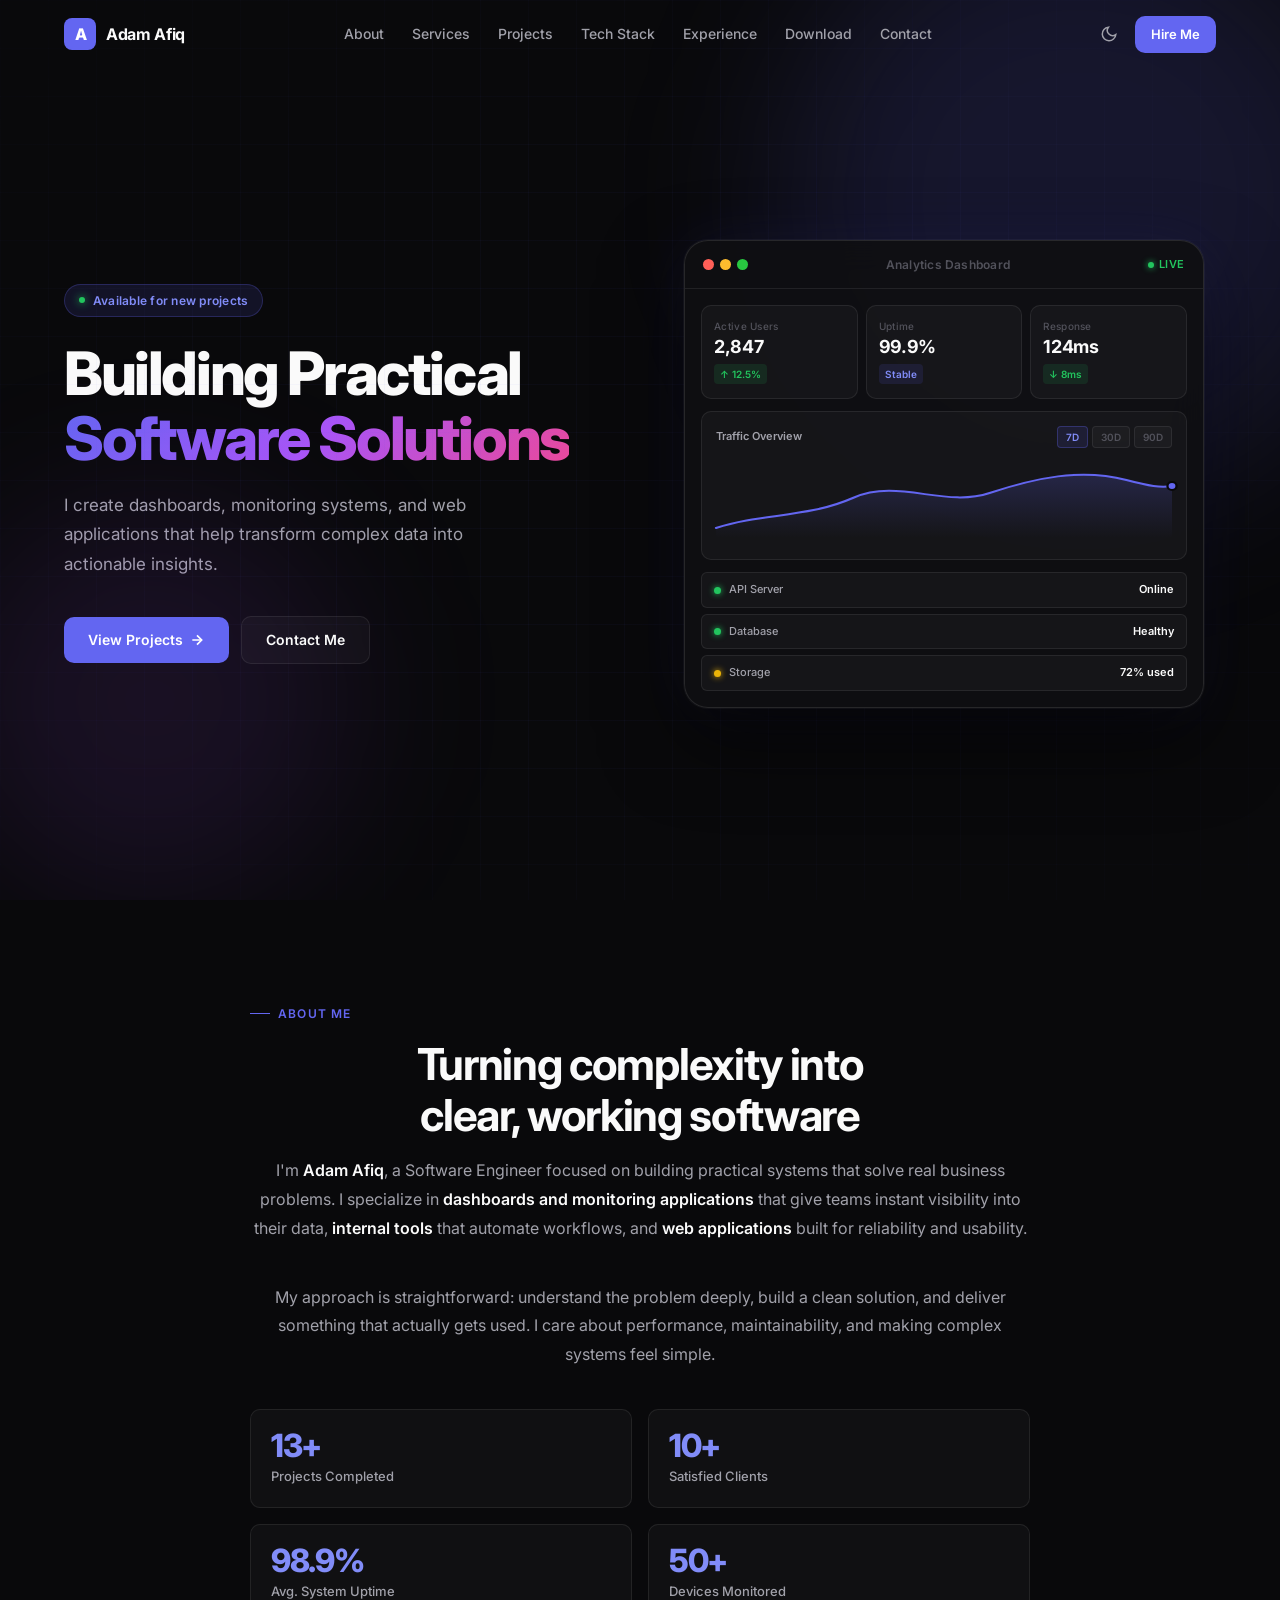
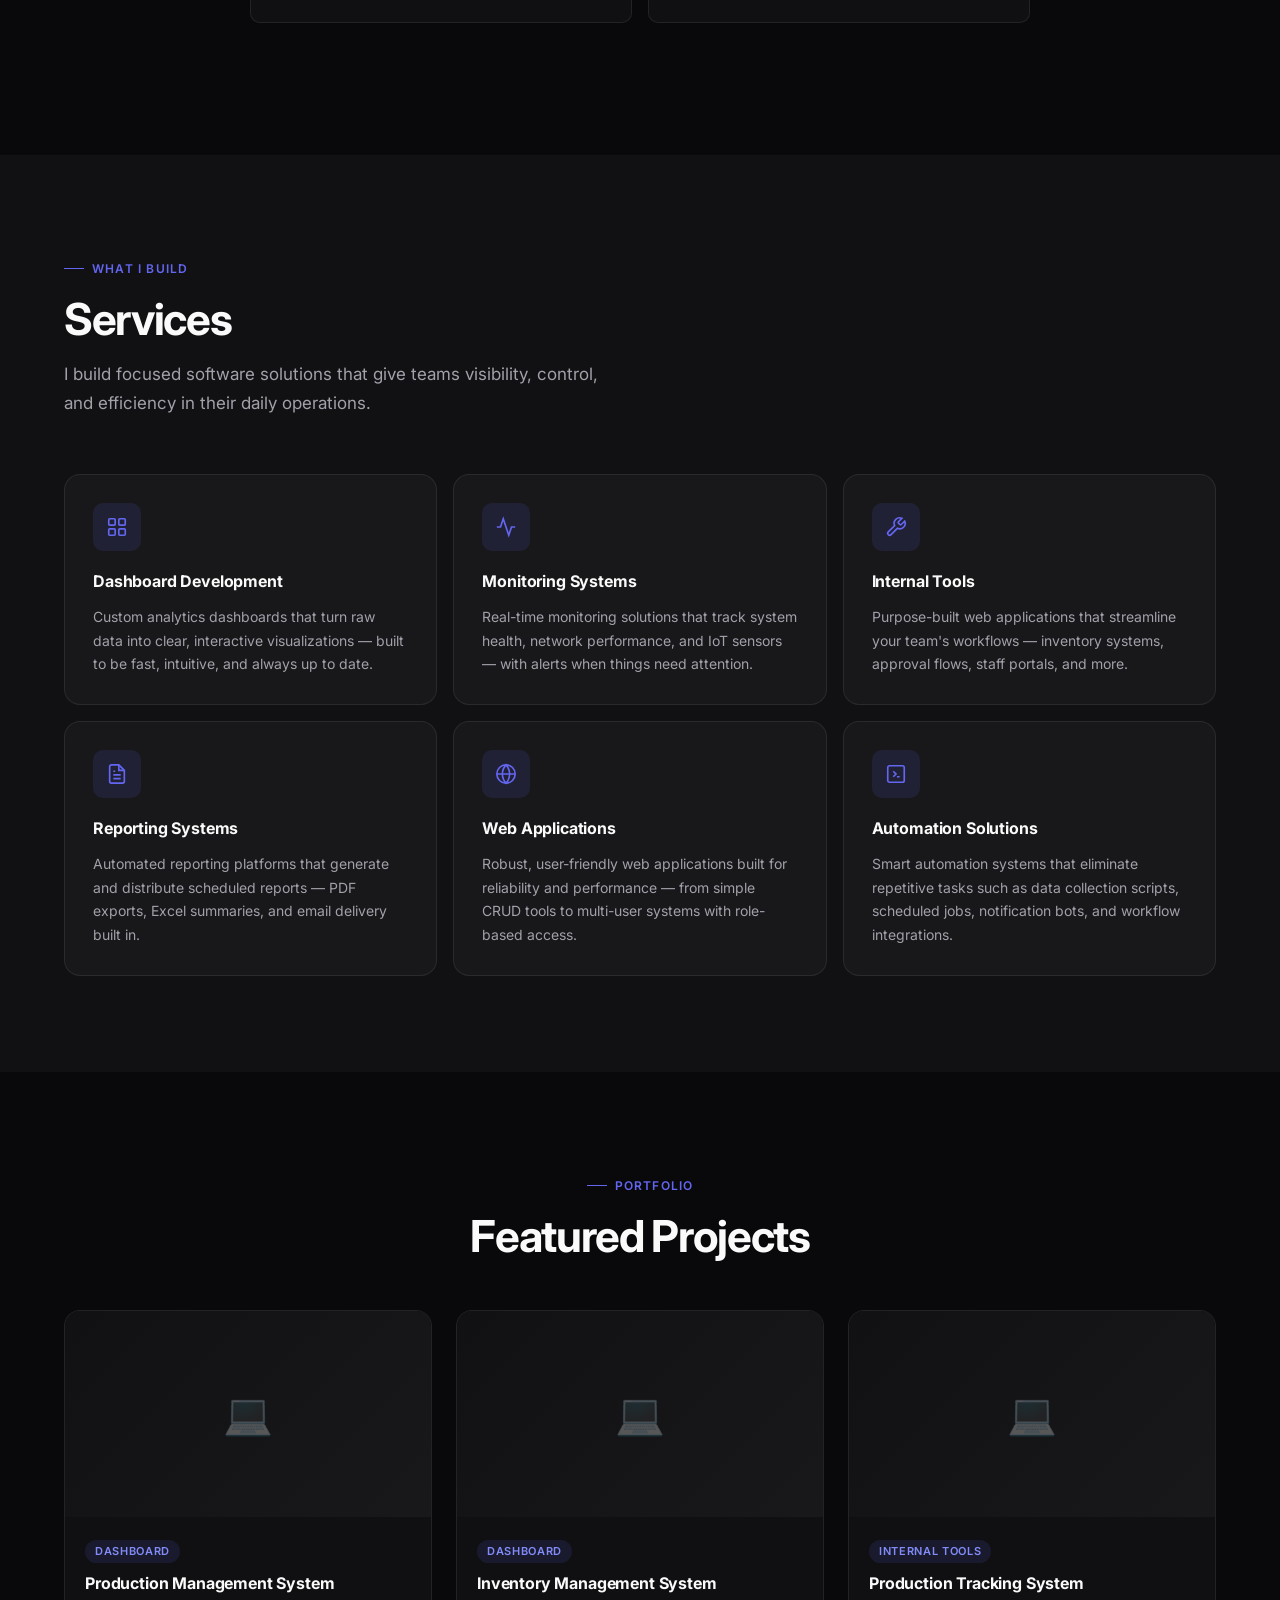
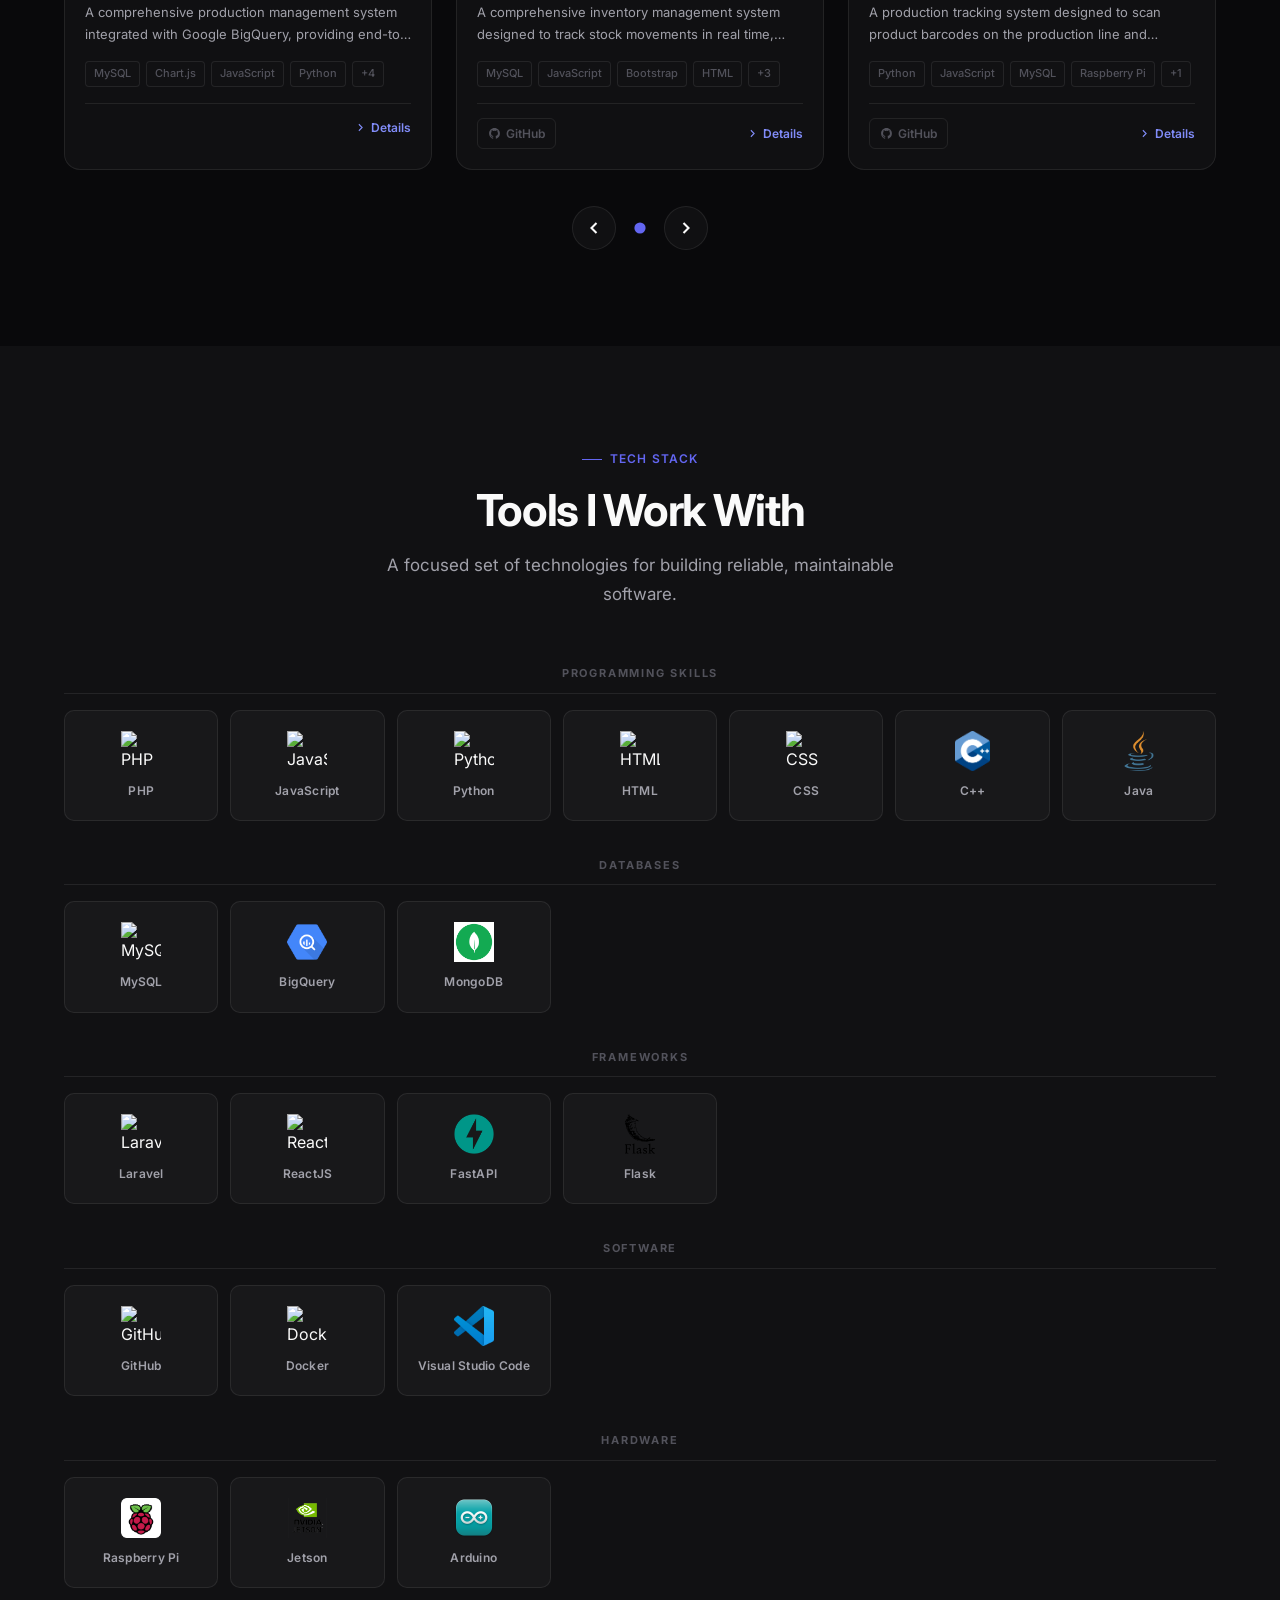
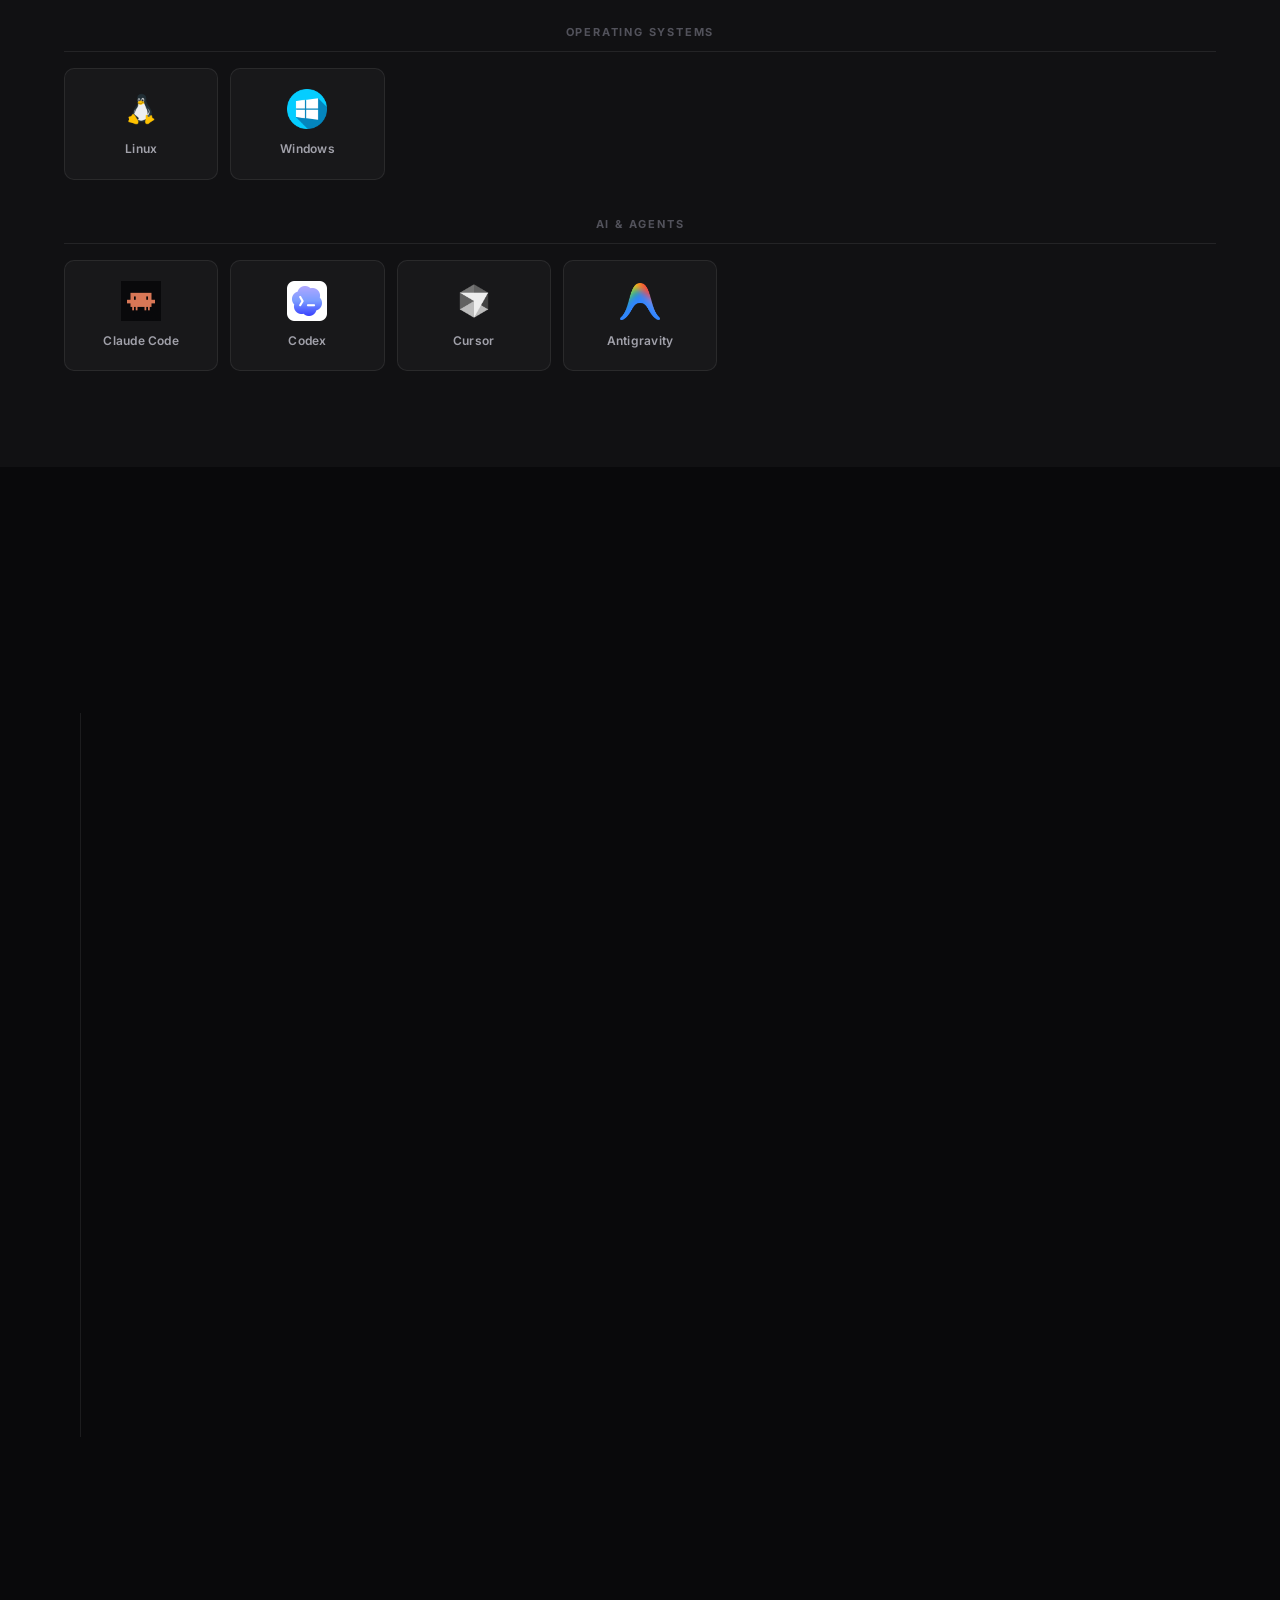
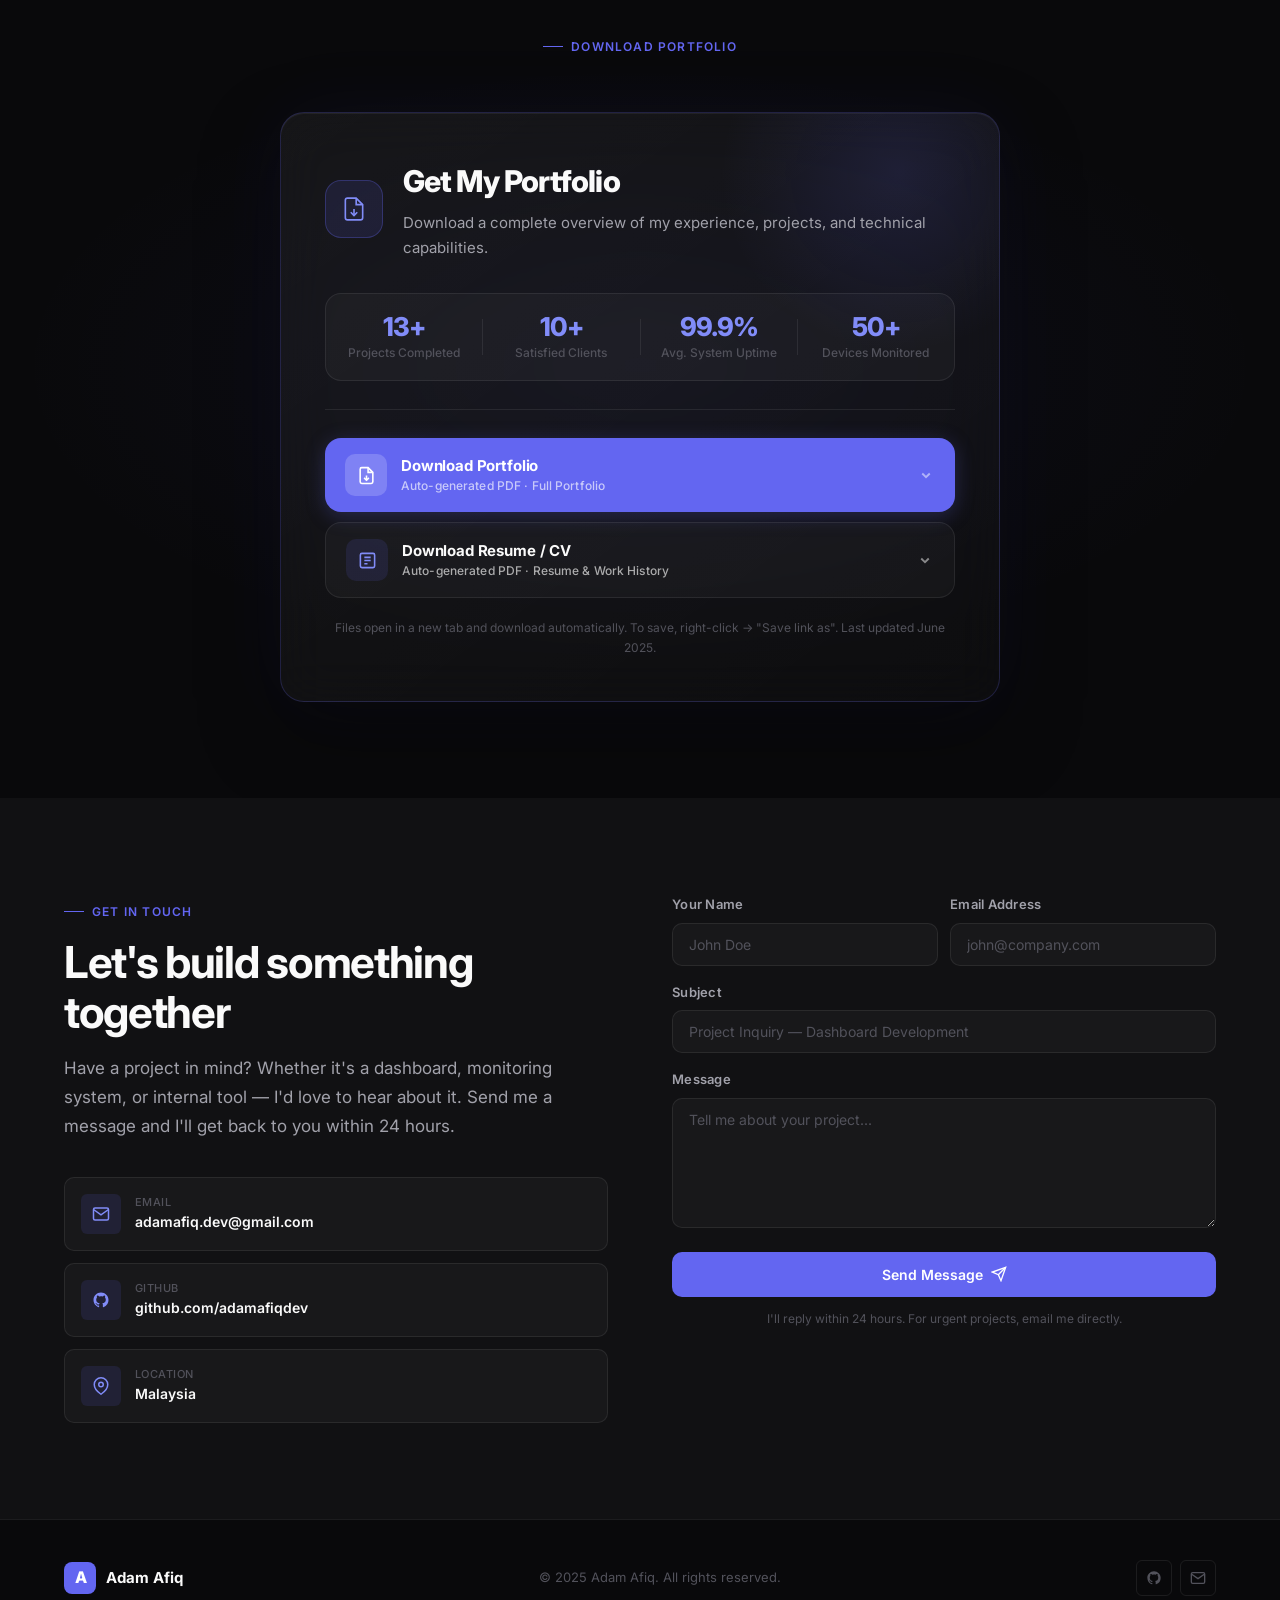
==== commit 7c46a867: "updated" ====
--- a/index.html
+++ b/index.html
@@ -217,45 +217,38 @@
 ════════════════════════════════════════════════════════ -->
 <section class="section" id="about">
   <div class="container">
-    <div class="about-grid">
-      <!-- Left: bio + button -->
-      <div class="about-content">
-        <div class="section-label reveal">About Me</div>
-        <h2 class="section-title reveal reveal-delay-1">
-          Turning complexity into<br>clear, working software
-        </h2>
-        <p class="about-bio reveal reveal-delay-2" id="aboutBio1">
-          I'm <strong>Adam Afiq</strong>, a Software Engineer focused on building practical systems
-          that solve real business problems. I specialize in <strong>dashboards and monitoring applications</strong>
-          that give teams instant visibility into their data, <strong>internal tools</strong> that automate
-          workflows, and <strong>web applications</strong> built for reliability and usability.
-        </p>
-        <p class="about-bio reveal reveal-delay-2" id="aboutBio2">
-          My approach is straightforward: understand the problem deeply, build a clean solution,
-          and deliver something that actually gets used. I care about performance, maintainability,
-          and making complex systems feel simple.
-        </p>
-      </div>
-
-      <!-- Right: stat cards -->
-      <div class="about-stats">
-        <div class="stats-grid">
-          <div class="stat-card reveal reveal-delay-2">
-            <div class="stat-num" data-target="15" data-suffix="+">0+</div>
-            <div class="stat-label">Projects Completed</div>
-          </div>
-          <div class="stat-card reveal reveal-delay-3">
-            <div class="stat-num" data-target="10" data-suffix="+">0+</div>
-            <div class="stat-label">Satisfied Clients</div>
-          </div>
-          <div class="stat-card reveal reveal-delay-3">
-            <div class="stat-num" data-target="99" data-suffix=".9%">0%</div>
-            <div class="stat-label">Avg. System Uptime</div>
-          </div>
-          <div class="stat-card reveal reveal-delay-4">
-            <div class="stat-num" data-target="50" data-suffix="+">0+</div>
-            <div class="stat-label">Devices Monitored</div>
-          </div>
+    <div class="about-centered">
+      <div class="section-label reveal" style="justify-content:center;">About Me</div>
+      <h2 class="section-title reveal reveal-delay-1" style="text-align:center;">
+        Turning complexity into<br>clear, working software
+      </h2>
+      <p class="about-bio reveal reveal-delay-2" id="aboutBio1" style="text-align:center;">
+        I'm <strong>Adam Afiq</strong>, a Software Engineer focused on building practical systems
+        that solve real business problems. I specialize in <strong>dashboards and monitoring applications</strong>
+        that give teams instant visibility into their data, <strong>internal tools</strong> that automate
+        workflows, and <strong>web applications</strong> built for reliability and usability.
+      </p>
+      <p class="about-bio reveal reveal-delay-2" id="aboutBio2" style="text-align:center;">
+        My approach is straightforward: understand the problem deeply, build a clean solution,
+        and deliver something that actually gets used. I care about performance, maintainability,
+        and making complex systems feel simple.
+      </p>
+      <div class="stats-grid reveal reveal-delay-3">
+        <div class="stat-card">
+          <div class="stat-num" data-target="15" data-suffix="+">0+</div>
+          <div class="stat-label">Projects Completed</div>
+        </div>
+        <div class="stat-card">
+          <div class="stat-num" data-target="10" data-suffix="+">0+</div>
+          <div class="stat-label">Satisfied Clients</div>
+        </div>
+        <div class="stat-card">
+          <div class="stat-num" data-target="99" data-suffix=".9%">0%</div>
+          <div class="stat-label">Avg. System Uptime</div>
+        </div>
+        <div class="stat-card">
+          <div class="stat-num" data-target="50" data-suffix="+">0+</div>
+          <div class="stat-label">Devices Monitored</div>
         </div>
       </div>
     </div>
@@ -359,31 +352,31 @@
 ════════════════════════════════════════════════════════ -->
 <section class="section" id="projects">
   <div class="container">
-    <div class="projects-header">
-      <div>
-        <div class="section-label reveal">Portfolio</div>
-        <h2 class="section-title reveal reveal-delay-1" style="margin-bottom: 0;">Featured Projects</h2>
-      </div>
-
-      <div class="projects-controls">
-        <!-- Search -->
-        <div class="search-box">
-          <svg viewBox="0 0 24 24" fill="none" stroke="currentColor" stroke-width="2">
-            <circle cx="11" cy="11" r="8"/><line x1="21" y1="21" x2="16.65" y2="16.65"/>
-          </svg>
-          <input class="search-input" id="projectSearch" type="text" placeholder="Search projects...">
-        </div>
-
-        <!-- Filter Tabs -->
-        <div class="filter-tabs" id="filterTabs"></div>
-      </div>
-    </div>
-
-    <div class="projects-grid" id="projectsGrid">
-      <!-- Loaded dynamically from projects.json -->
-      <div style="grid-column:1/-1; text-align:center; padding: 60px 0; color: var(--text-muted);">
-        <div style="font-size: 14px;">Loading projects...</div>
-      </div>
+    <div style="text-align:center; max-width:540px; margin:0 auto 48px;">
+      <div class="section-label reveal" style="justify-content:center;">Portfolio</div>
+      <h2 class="section-title reveal reveal-delay-1">Featured Projects</h2>
+    </div>
+
+    <div class="carousel-wrap" id="carouselWrap">
+      <div class="carousel-track" id="carouselTrack">
+        <div style="text-align:center; padding:60px 0; color:var(--text-muted); width:100%;">
+          Loading projects…
+        </div>
+      </div>
+    </div>
+
+    <div class="carousel-nav">
+      <button class="carousel-btn" id="carouselPrev" aria-label="Previous">
+        <svg width="20" height="20" viewBox="0 0 24 24" fill="none" stroke="currentColor" stroke-width="2.5">
+          <polyline points="15 18 9 12 15 6"/>
+        </svg>
+      </button>
+      <div class="carousel-dots" id="carouselDots"></div>
+      <button class="carousel-btn" id="carouselNext" aria-label="Next">
+        <svg width="20" height="20" viewBox="0 0 24 24" fill="none" stroke="currentColor" stroke-width="2.5">
+          <polyline points="9 18 15 12 9 6"/>
+        </svg>
+      </button>
     </div>
   </div>
 </section>
@@ -800,36 +793,43 @@
       <h3 class="pdf-modal-title" id="pdfModalTitle">Download PDF</h3>
       <button class="pdf-modal-close" id="pdfModalClose" aria-label="Close modal">&times;</button>
     </div>
-    <p class="pdf-modal-desc">Optionally add your details to include them in the PDF. Phone/location requires a password.</p>
-    <div class="pdf-modal-fields">
-
-      <!-- Profile image upload -->
-      <div class="pdf-modal-label">
-        Profile Photo <span class="pdf-modal-opt">optional</span>
-        <input type="file" id="pdfProfileImg" accept="image/*" style="display:none">
-        <label for="pdfProfileImg" class="pdf-modal-img-zone" id="pdfImgZone">
-          <div id="pdfImgPreview" class="pdf-modal-img-placeholder">
-            <svg width="28" height="28" viewBox="0 0 24 24" fill="none" stroke="currentColor" stroke-width="1.5" style="color:var(--text-muted)"><circle cx="12" cy="8" r="4"/><path d="M4 20c0-4 3.6-7 8-7s8 3 8 7"/></svg>
-            <span>Click to upload photo</span>
-          </div>
+    <p class="pdf-modal-desc">Your PDF is ready to download. Need to include a profile photo, phone number, or location? Click below.</p>
+    <button type="button" class="pdf-adv-toggle" id="pdfAdvToggle" aria-expanded="false" aria-controls="pdfAdvFields">
+      <svg width="14" height="14" viewBox="0 0 24 24" fill="none" stroke="currentColor" stroke-width="2"><polyline points="9 18 15 12 9 6"/></svg>
+      Advanced Options
+    </button>
+    <div id="pdfAdvFields" class="pdf-adv-fields" hidden>
+      <div class="pdf-modal-fields">
+
+        <!-- Profile image upload -->
+        <div class="pdf-modal-label">
+          Profile Photo <span class="pdf-modal-opt">optional</span>
+          <input type="file" id="pdfProfileImg" accept="image/*" style="display:none">
+          <label for="pdfProfileImg" class="pdf-modal-img-zone" id="pdfImgZone">
+            <div id="pdfImgPreview" class="pdf-modal-img-placeholder">
+              <svg width="28" height="28" viewBox="0 0 24 24" fill="none" stroke="currentColor" stroke-width="1.5" style="color:var(--text-muted)"><circle cx="12" cy="8" r="4"/><path d="M4 20c0-4 3.6-7 8-7s8 3 8 7"/></svg>
+              <span>Click to upload photo</span>
+            </div>
+          </label>
+          <button type="button" id="pdfImgClear" class="pdf-modal-img-clear" hidden>Remove photo</button>
+        </div>
+
+        <label class="pdf-modal-label">
+          Phone Number <span class="pdf-modal-opt">optional</span>
+          <input type="tel" id="pdfPhone" class="pdf-modal-input" placeholder="+60 12-345 6789" autocomplete="tel">
         </label>
-        <button type="button" id="pdfImgClear" class="pdf-modal-img-clear" hidden>Remove photo</button>
-      </div>
-
-      <label class="pdf-modal-label">
-        Phone Number <span class="pdf-modal-opt">optional</span>
-        <input type="tel" id="pdfPhone" class="pdf-modal-input" placeholder="+60 12-345 6789" autocomplete="tel">
-      </label>
-      <label class="pdf-modal-label">
-        Location <span class="pdf-modal-opt">optional</span>
-        <input type="text" id="pdfLocation" class="pdf-modal-input" placeholder="Kuala Lumpur, Malaysia" autocomplete="address-level1">
-      </label>
-      <div id="pdfPasswordWrap" class="pdf-modal-pw-wrap" hidden>
         <label class="pdf-modal-label">
-          Password <span class="pdf-modal-req">required</span>
-          <input type="password" id="pdfPassword" class="pdf-modal-input" placeholder="Enter password" autocomplete="off">
+          Location <span class="pdf-modal-opt">optional</span>
+          <input type="text" id="pdfLocation" class="pdf-modal-input" placeholder="Kuala Lumpur, Malaysia" autocomplete="address-level1">
         </label>
-        <p id="pdfPasswordErr" class="pdf-modal-pw-err" hidden>Incorrect password. Please try again.</p>
+        <div id="pdfPasswordWrap" class="pdf-modal-pw-wrap" hidden>
+          <label class="pdf-modal-label">
+            Password <span class="pdf-modal-req">required</span>
+            <input type="password" id="pdfPassword" class="pdf-modal-input" placeholder="Enter password" autocomplete="off">
+          </label>
+          <p id="pdfPasswordErr" class="pdf-modal-pw-err" hidden>Incorrect password. Please try again.</p>
+        </div>
+
       </div>
     </div>
     <div class="pdf-modal-actions">
@@ -842,7 +842,7 @@
 <!-- Scripts -->
 <script src="assets/js/site-data.js?v=7"></script>
 <script src="assets/js/main.js?v=1"></script>
-<script src="assets/js/projects.js?v=1"></script>
+<script src="assets/js/projects.js?v=2"></script>
 <script src="https://cdnjs.cloudflare.com/ajax/libs/html2pdf.js/0.10.1/html2pdf.bundle.min.js" crossorigin="anonymous"></script>
 <script src="assets/js/generate-pdf.js?v=21"></script>
 </body>
--- a/assets/css/style.css
+++ b/assets/css/style.css
@@ -669,17 +669,13 @@
 /* ============================================================
    ABOUT SECTION
 ============================================================ */
-.about-grid {
-  display: grid;
-  grid-template-columns: 1.2fr 1fr;
-  gap: 64px;
-  align-items: center;
-}
-
-.about-stats {
-  display: flex;
-  align-items: center;
-  justify-content: center;
+.about-centered {
+  max-width: 780px;
+  margin: 0 auto;
+}
+
+.about-centered .stats-grid {
+  margin-top: 40px;
 }
 
 .about-image-wrap {
@@ -1119,6 +1115,7 @@
   margin-bottom: 16px;
   padding-bottom: 10px;
   border-bottom: 1px solid var(--border);
+  text-align: center;
 }
 
 .tech-group-grid {
@@ -2096,6 +2093,77 @@
 }
 
 /* ============================================================
+   FEATURED PROJECTS CAROUSEL
+============================================================ */
+.carousel-wrap {
+  overflow: hidden;
+  width: 100%;
+}
+
+.carousel-track {
+  display: flex;
+  gap: 24px;
+  transition: transform 0.6s cubic-bezier(0.25, 0.46, 0.45, 0.94);
+  will-change: transform;
+  align-items: stretch;
+}
+
+.carousel-track .project-card {
+  flex-shrink: 0;
+}
+
+.carousel-nav {
+  display: flex;
+  align-items: center;
+  justify-content: center;
+  gap: 20px;
+  margin-top: 36px;
+}
+
+.carousel-btn {
+  width: 44px;
+  height: 44px;
+  border-radius: 50%;
+  border: 1px solid var(--border);
+  background: var(--bg-card);
+  color: var(--text-primary);
+  cursor: pointer;
+  display: flex;
+  align-items: center;
+  justify-content: center;
+  transition: all var(--transition);
+  flex-shrink: 0;
+}
+
+.carousel-btn:hover {
+  border-color: var(--accent);
+  color: var(--accent);
+  background: rgba(99,102,241,0.08);
+}
+
+.carousel-dots {
+  display: flex;
+  gap: 8px;
+  align-items: center;
+}
+
+.carousel-dot {
+  width: 8px;
+  height: 8px;
+  border-radius: 50%;
+  background: var(--border);
+  cursor: pointer;
+  transition: background 0.25s, transform 0.25s;
+  border: none;
+  padding: 0;
+}
+
+.carousel-dot.active {
+  background: var(--accent);
+  transform: scale(1.4);
+}
+
+/* ============================================================
    PDF DOWNLOAD MODAL
 ============================================================ */
 .pdf-modal-overlay {
@@ -2248,6 +2316,34 @@
   gap: 12px;
   justify-content: flex-end;
 }
+.pdf-adv-toggle {
+  display: inline-flex;
+  align-items: center;
+  gap: 6px;
+  background: none;
+  border: none;
+  color: var(--accent);
+  font-size: 13px;
+  font-weight: 500;
+  cursor: pointer;
+  padding: 4px 0;
+  margin-bottom: 4px;
+  text-decoration: underline;
+  text-underline-offset: 3px;
+  text-decoration-color: transparent;
+  transition: text-decoration-color 0.2s, opacity 0.2s;
+}
+.pdf-adv-toggle:hover { text-decoration-color: var(--accent); }
+.pdf-adv-toggle svg {
+  transition: transform 0.25s ease;
+  flex-shrink: 0;
+}
+.pdf-adv-toggle[aria-expanded="true"] svg {
+  transform: rotate(90deg);
+}
+.pdf-adv-fields {
+  overflow: hidden;
+}
 
 /* ============================================================
    RESPONSIVE
@@ -2256,8 +2352,7 @@
   .services-grid { grid-template-columns: repeat(2, 1fr); }
   .tech-group-grid { grid-template-columns: repeat(5, 1fr); }
   .projects-grid { grid-template-columns: repeat(2, 1fr); }
-  .about-grid { grid-template-columns: 1fr; gap: 40px; }
-  .about-stats { justify-content: flex-start; }
+  .about-centered { max-width: 100%; }
   .hero-inner { grid-template-columns: 1fr; }
   .hero-visual { display: none; }
   .contact-inner { grid-template-columns: 1fr; gap: 48px; }
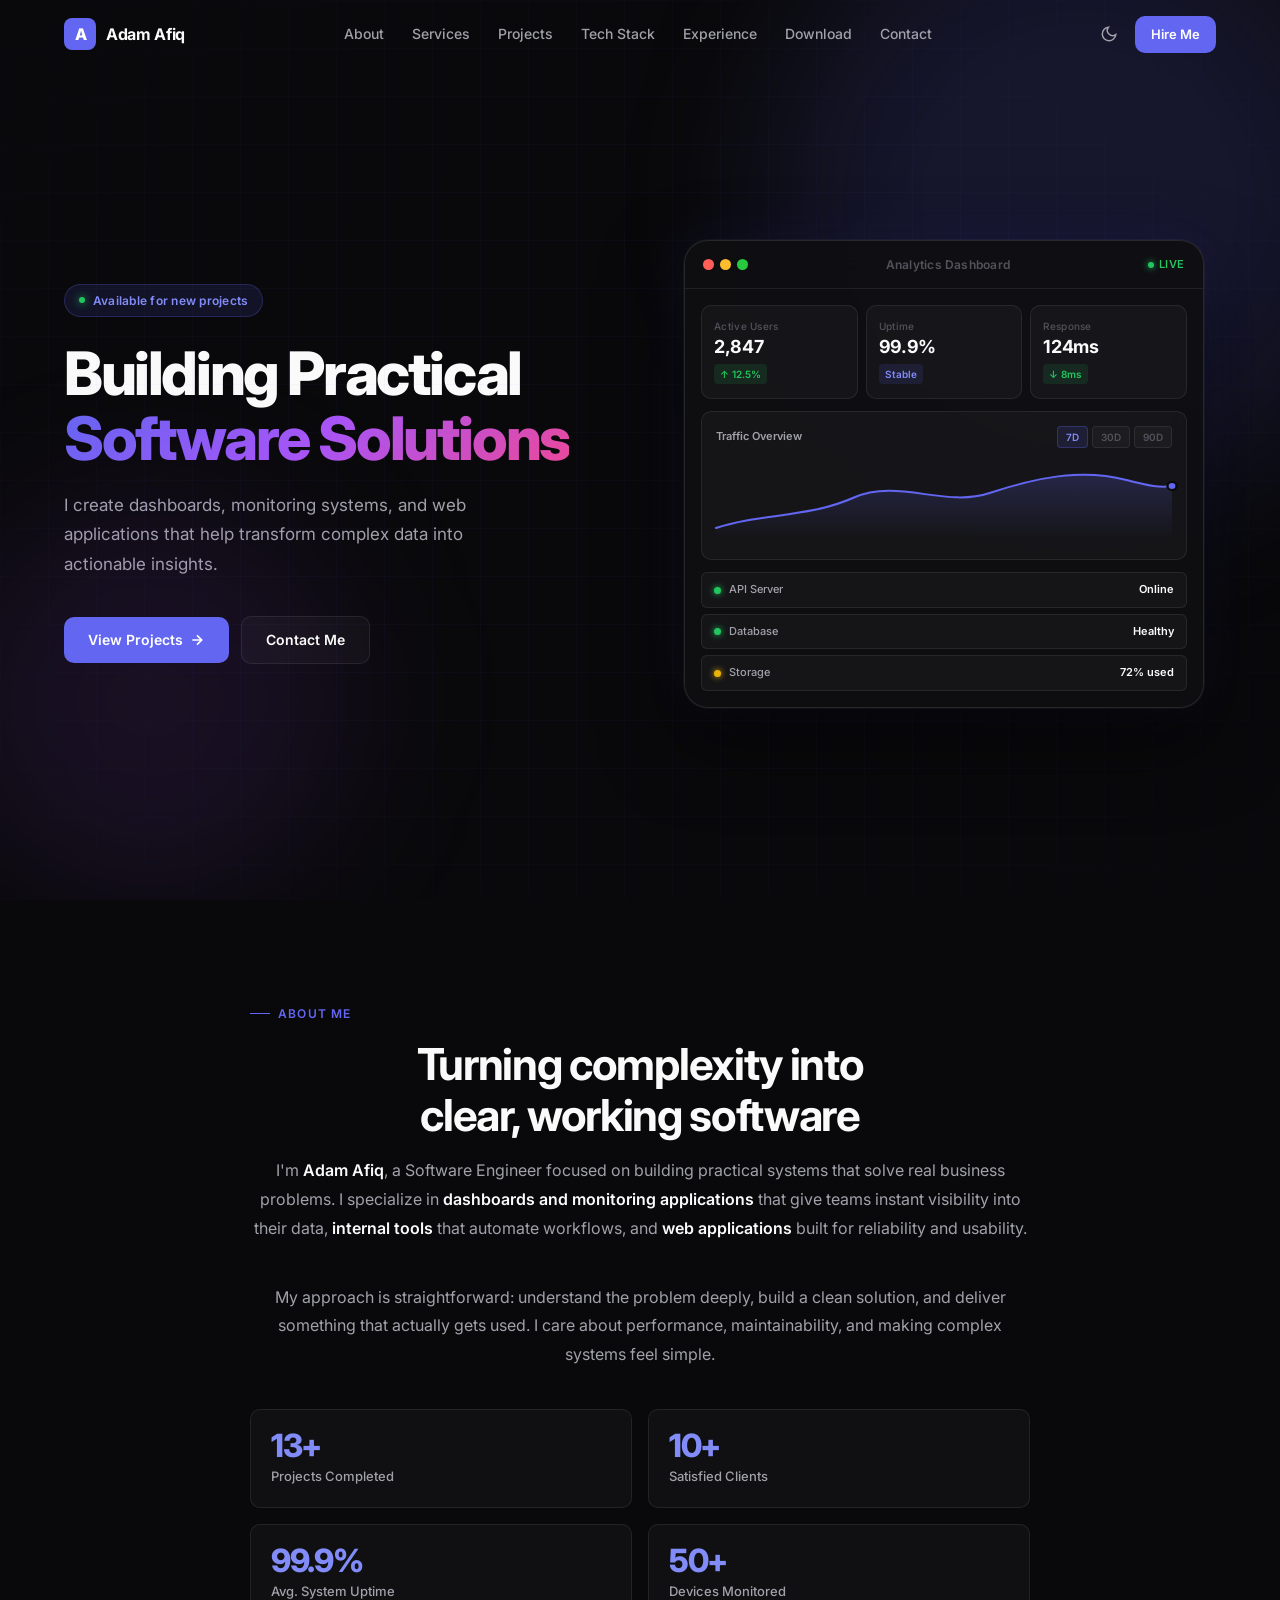
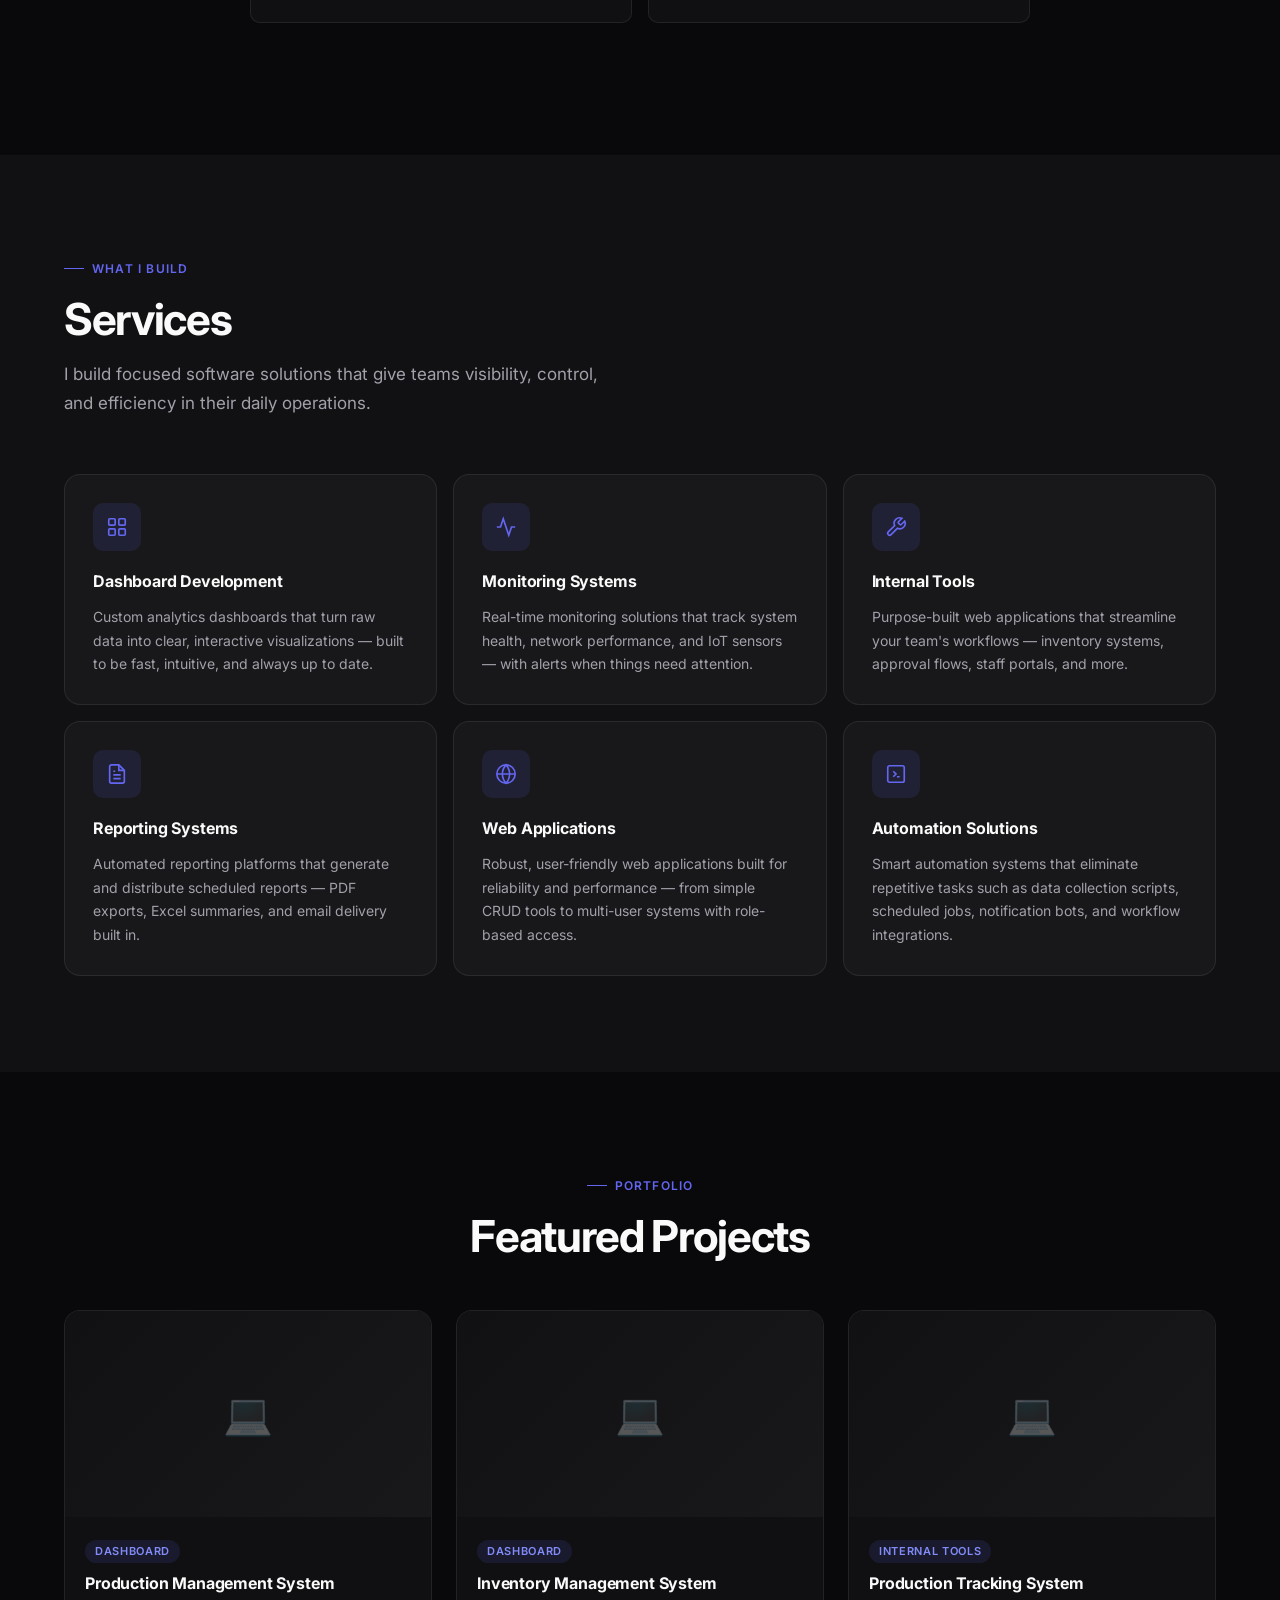
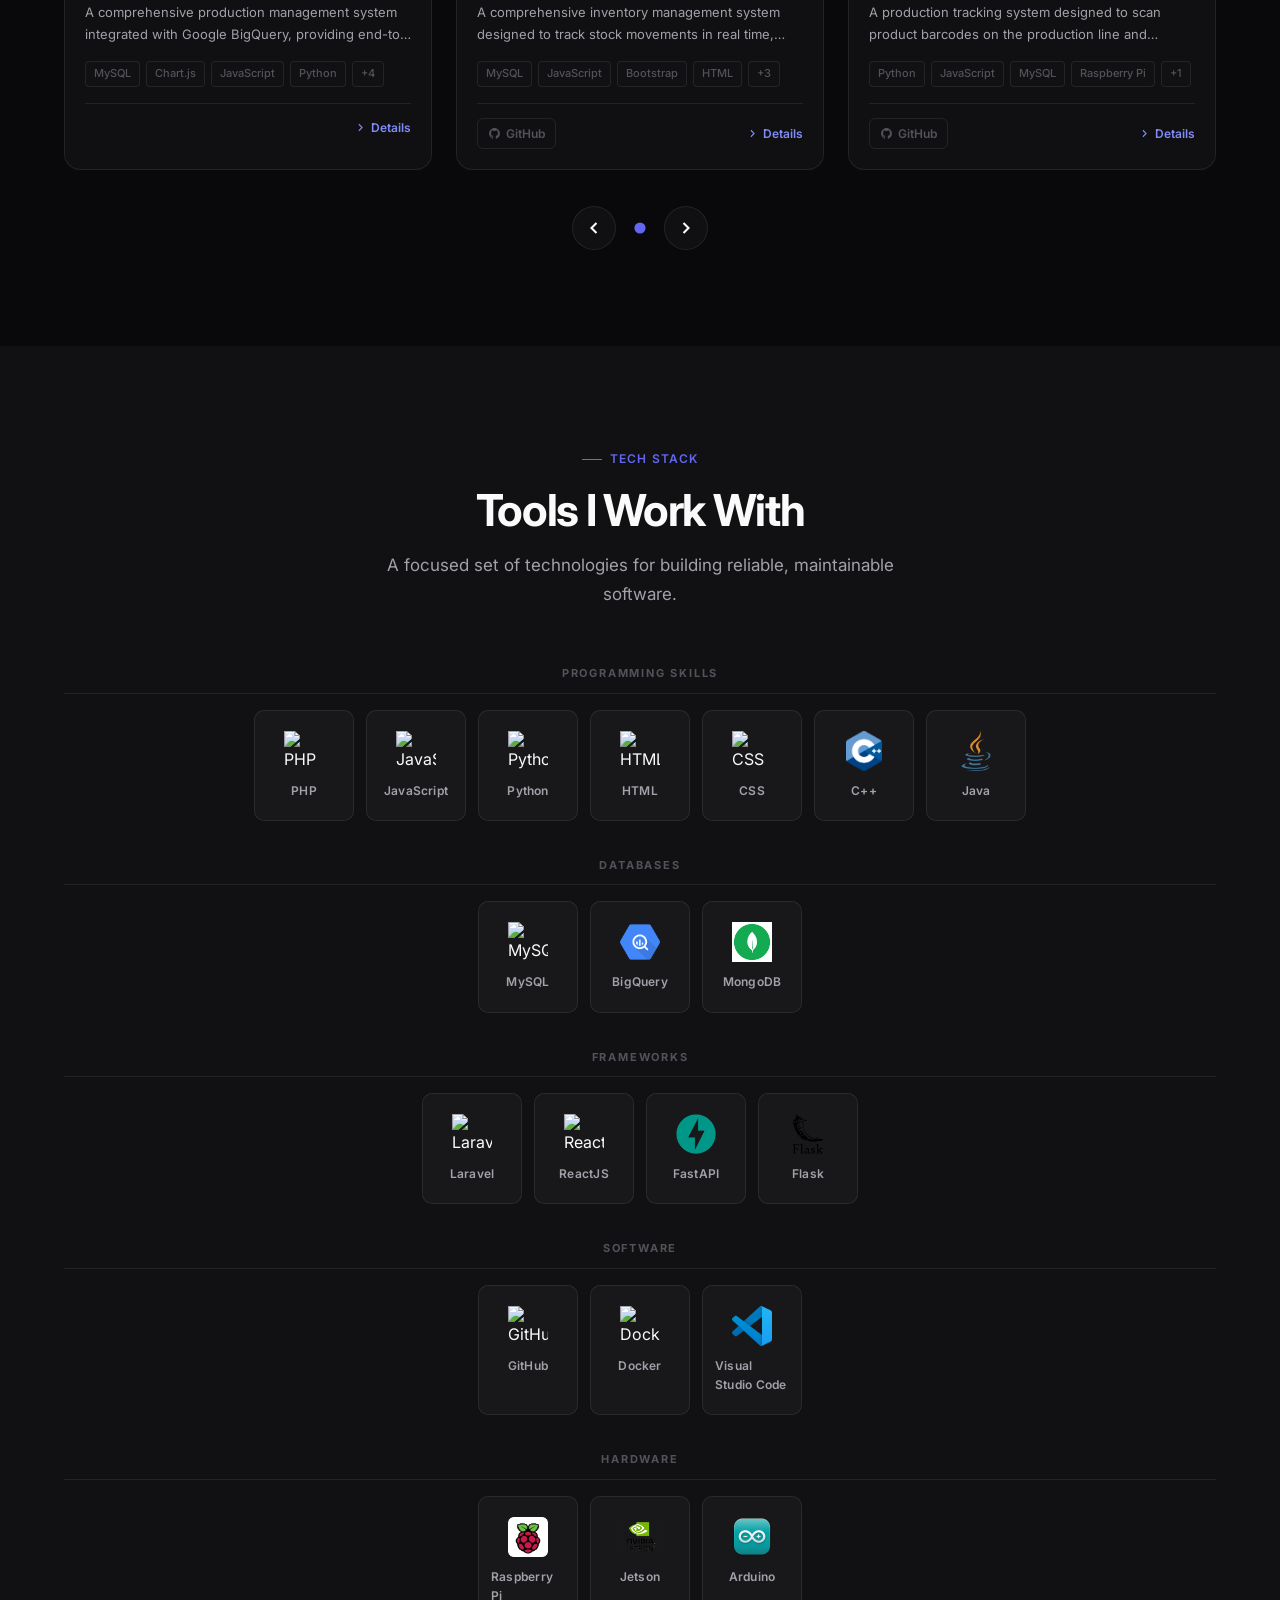
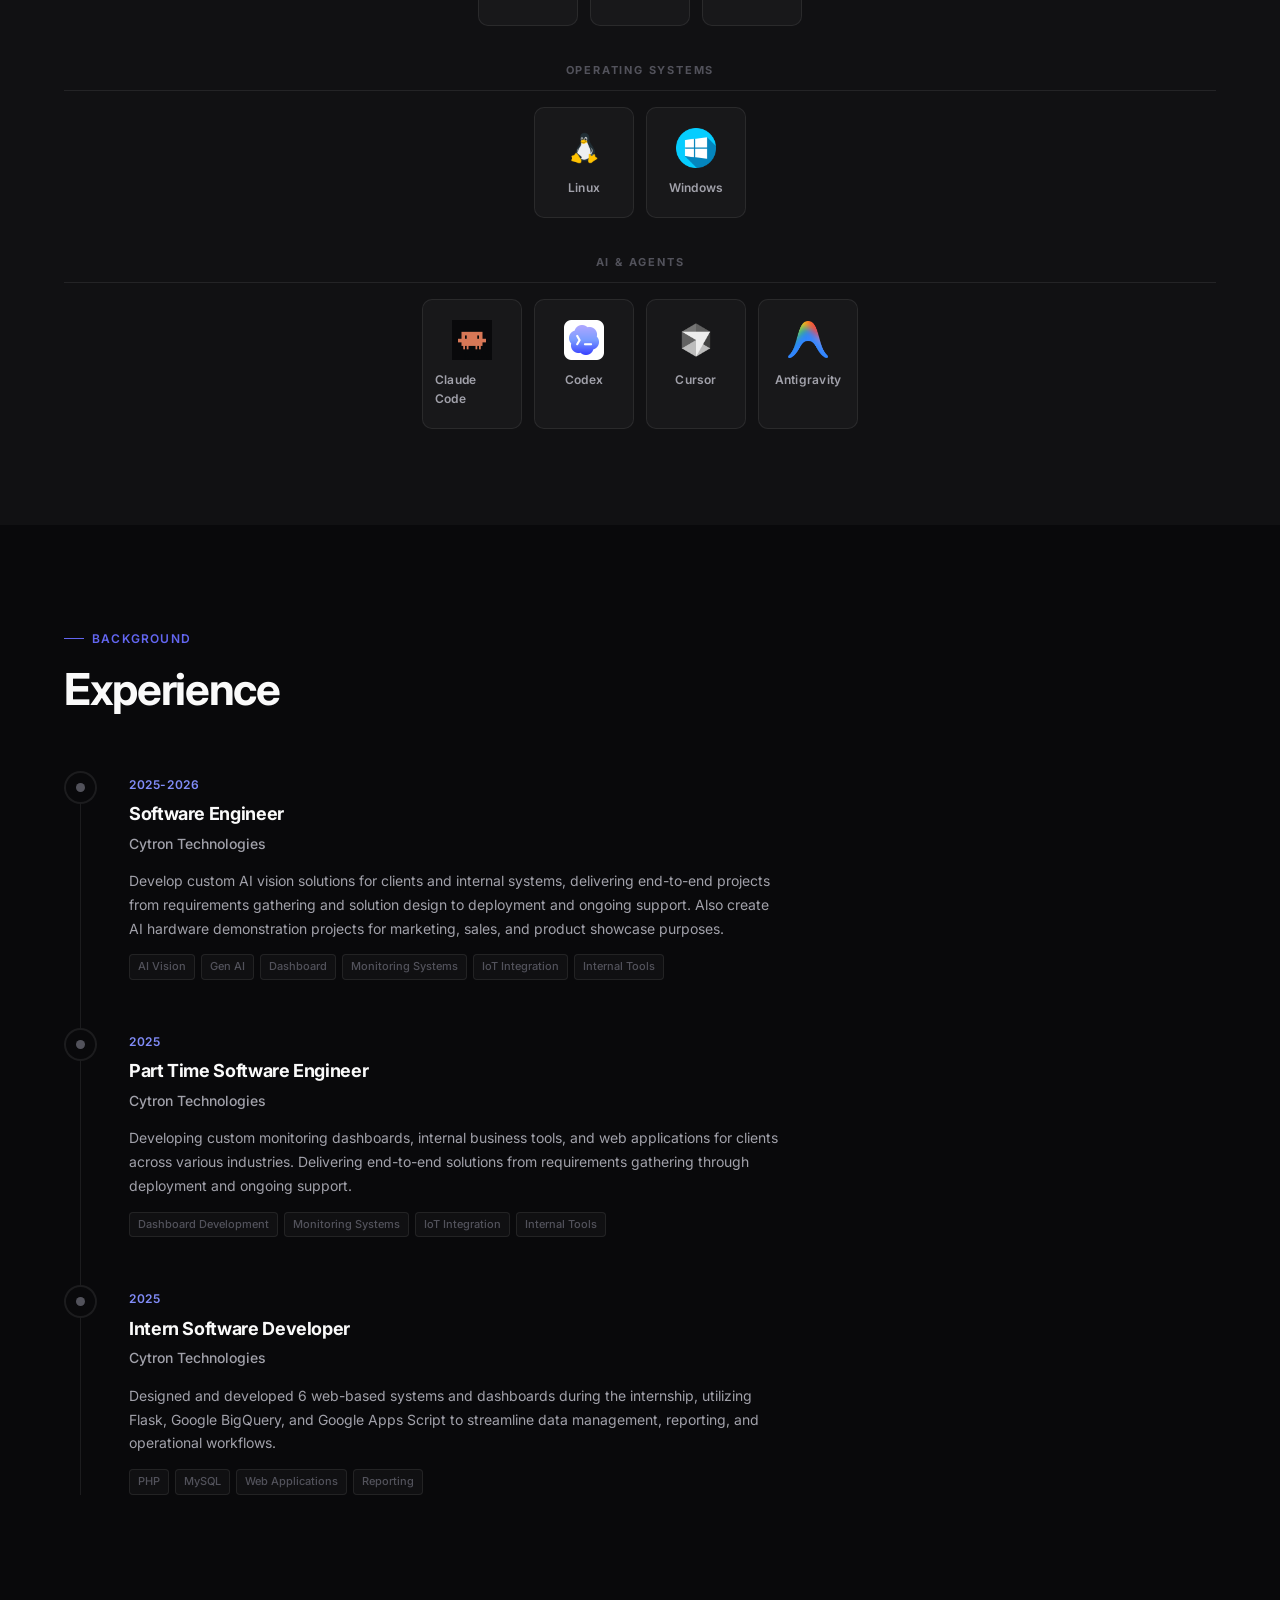
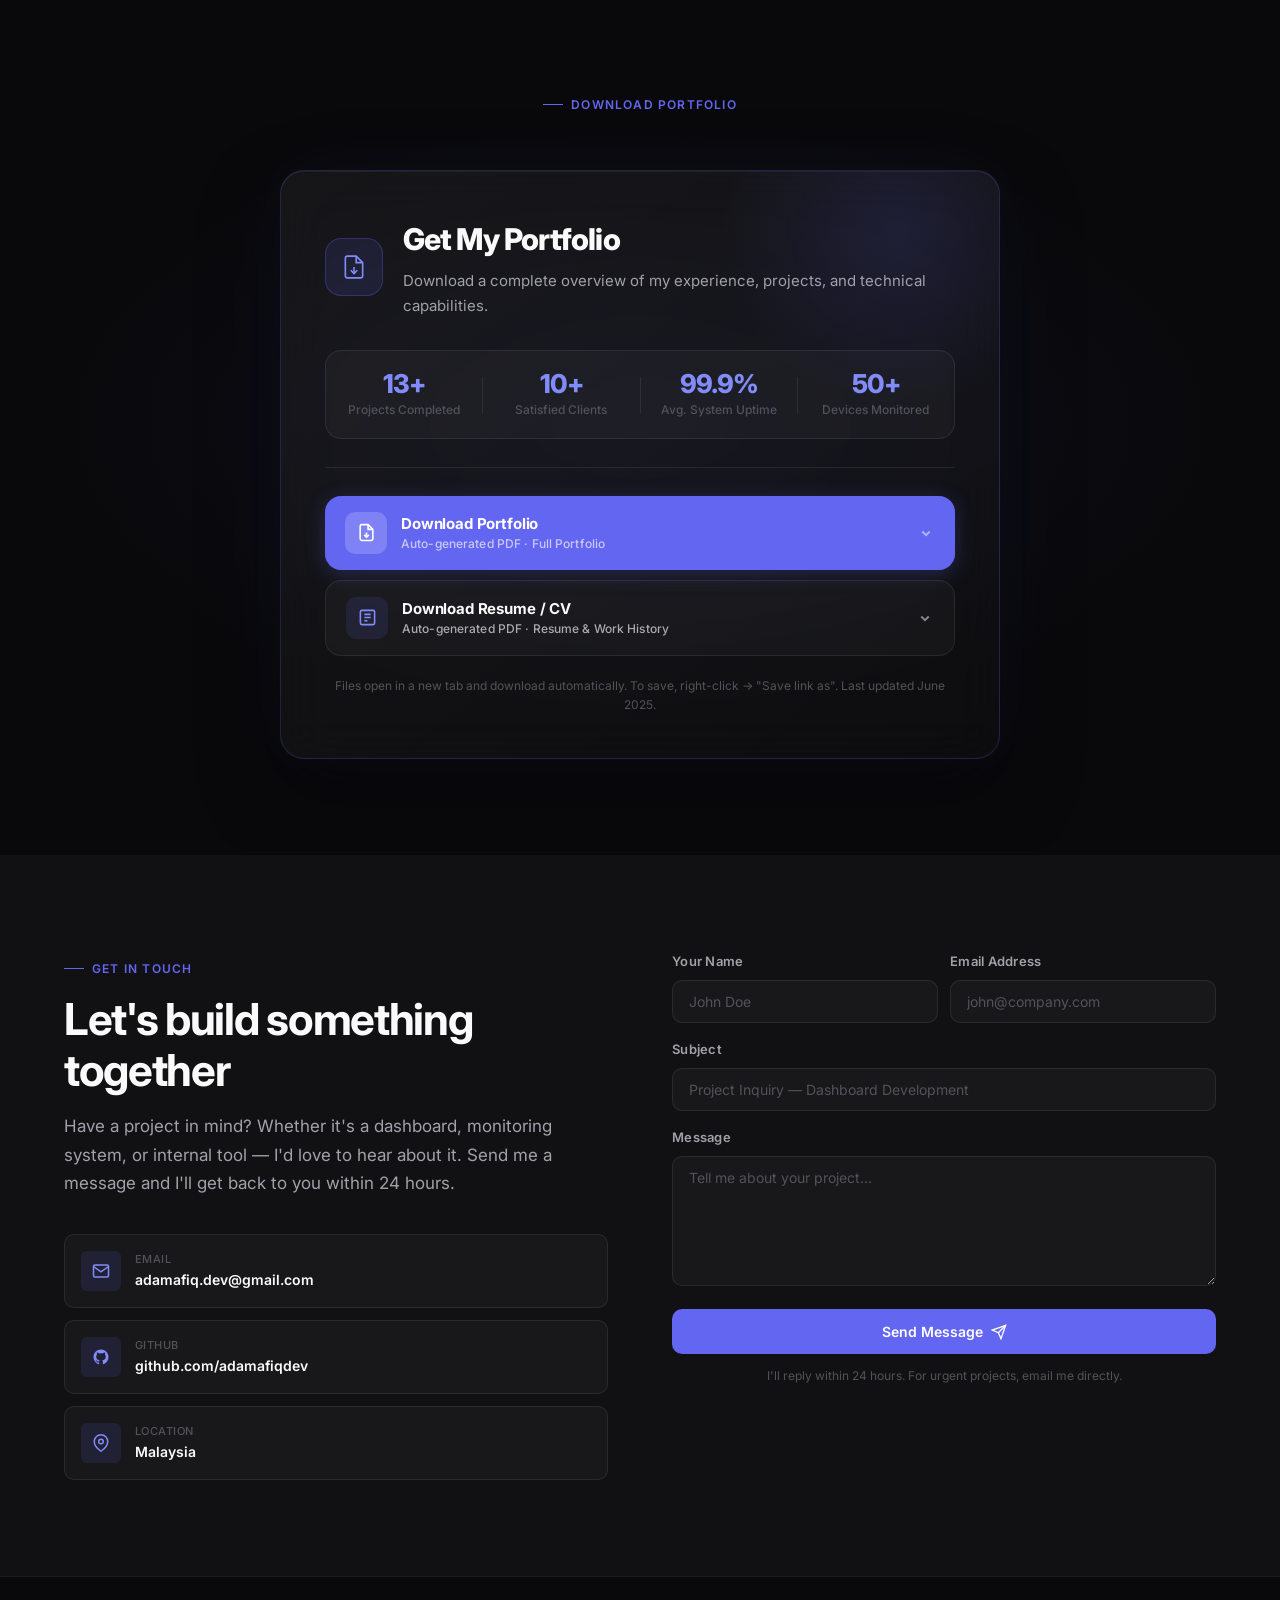
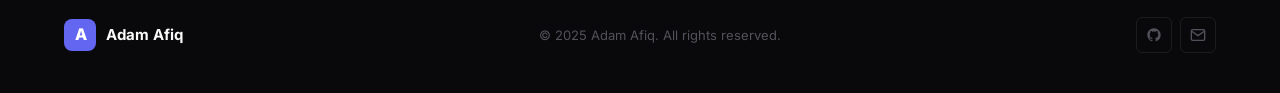
==== commit 7bbc08f7: "updated" ====
--- a/index.html
+++ b/index.html
@@ -798,7 +798,7 @@
       <svg width="14" height="14" viewBox="0 0 24 24" fill="none" stroke="currentColor" stroke-width="2"><polyline points="9 18 15 12 9 6"/></svg>
       Advanced Options
     </button>
-    <div id="pdfAdvFields" class="pdf-adv-fields" hidden>
+    <div id="pdfAdvFields" class="pdf-adv-fields">
       <div class="pdf-modal-fields">
 
         <!-- Profile image upload -->
--- a/assets/css/style.css
+++ b/assets/css/style.css
@@ -1119,9 +1119,15 @@
 }
 
 .tech-group-grid {
-  display: grid;
-  grid-template-columns: repeat(7, 1fr);
+  display: flex;
+  flex-wrap: wrap;
+  justify-content: center;
   gap: 12px;
+}
+
+.tech-group-grid .tech-item {
+  flex: 0 0 100px;
+  width: 100px;
 }
 
 .tech-item {
@@ -2102,6 +2108,7 @@
 
 .carousel-track {
   display: flex;
+  flex-wrap: nowrap;
   gap: 24px;
   transition: transform 0.6s cubic-bezier(0.25, 0.46, 0.45, 0.94);
   will-change: transform;
@@ -2110,6 +2117,7 @@
 
 .carousel-track .project-card {
   flex-shrink: 0;
+  flex-grow: 0;
 }
 
 .carousel-nav {
@@ -2342,7 +2350,11 @@
   transform: rotate(90deg);
 }
 .pdf-adv-fields {
-  overflow: hidden;
+  display: none;
+  margin-top: 12px;
+}
+.pdf-adv-fields.open {
+  display: block;
 }
 
 /* ============================================================
@@ -2350,7 +2362,6 @@
 ============================================================ */
 @media (max-width: 1024px) {
   .services-grid { grid-template-columns: repeat(2, 1fr); }
-  .tech-group-grid { grid-template-columns: repeat(5, 1fr); }
   .projects-grid { grid-template-columns: repeat(2, 1fr); }
   .about-centered { max-width: 100%; }
   .hero-inner { grid-template-columns: 1fr; }
@@ -2386,7 +2397,6 @@
     padding: 12px 16px;
   }
   .services-grid { grid-template-columns: 1fr; }
-  .tech-group-grid { grid-template-columns: repeat(4, 1fr); }
   .projects-grid { grid-template-columns: 1fr; }
   .stats-grid { grid-template-columns: repeat(2, 1fr); }
   .hero-title { font-size: 34px; }
@@ -2399,7 +2409,6 @@
 
 @media (max-width: 480px) {
   .container { padding: 0 16px; }
-  .tech-group-grid { grid-template-columns: repeat(2, 1fr); }
   .hero-actions { flex-direction: column; align-items: flex-start; }
   .hero-actions .btn { width: 100%; justify-content: center; }
   .db-metrics { grid-template-columns: repeat(3, 1fr); }
